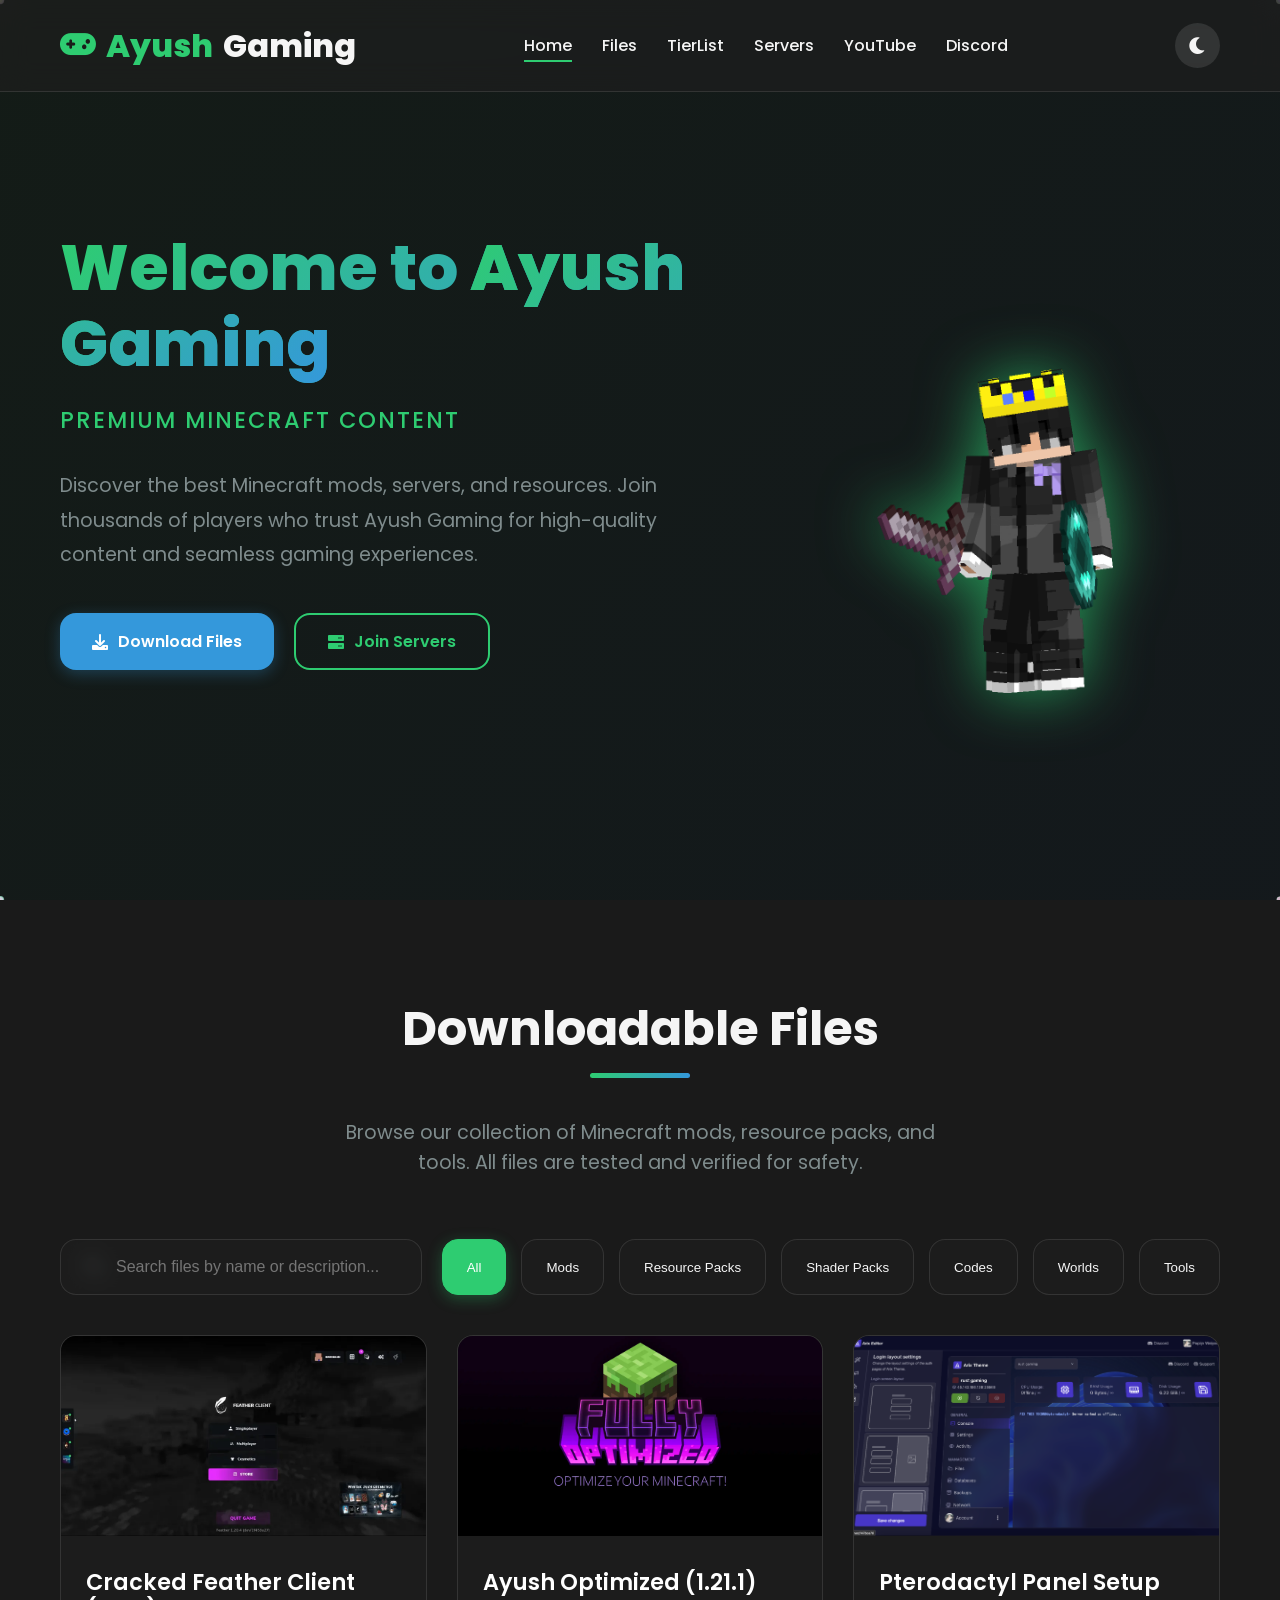
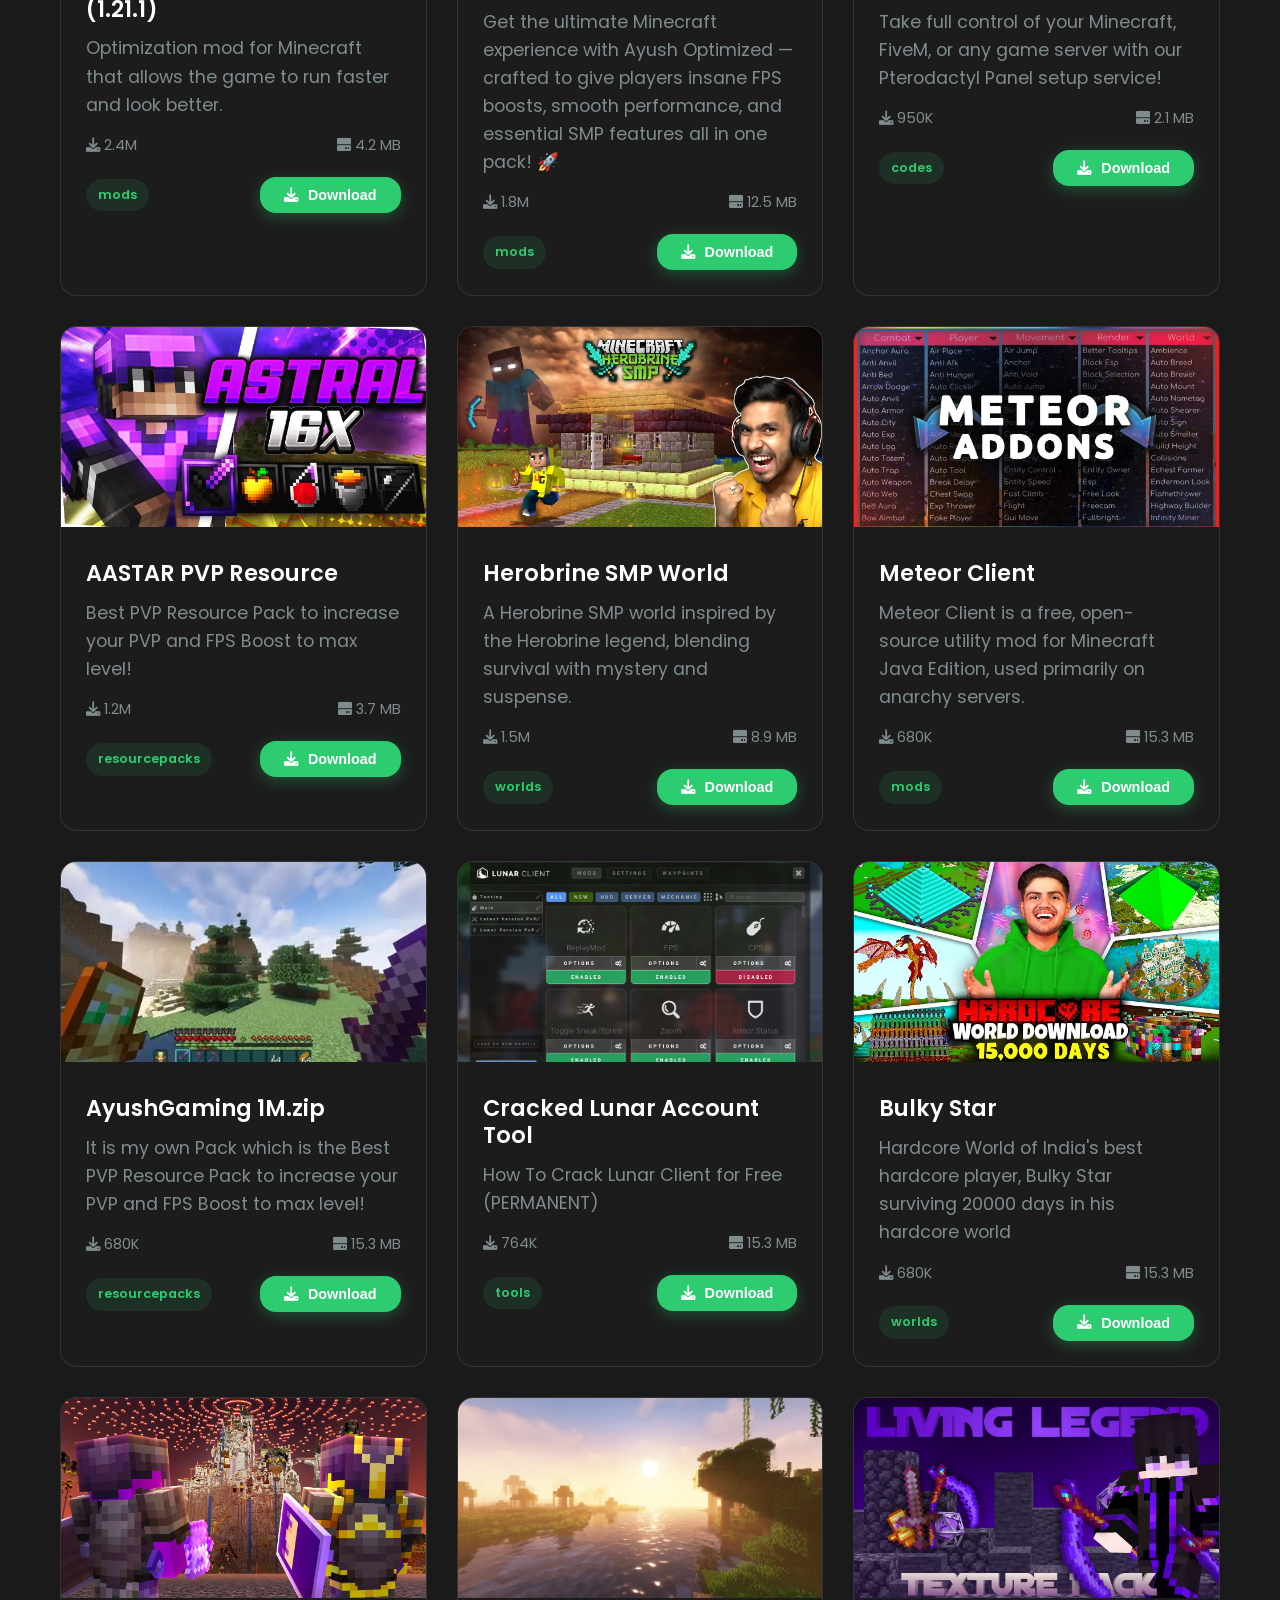
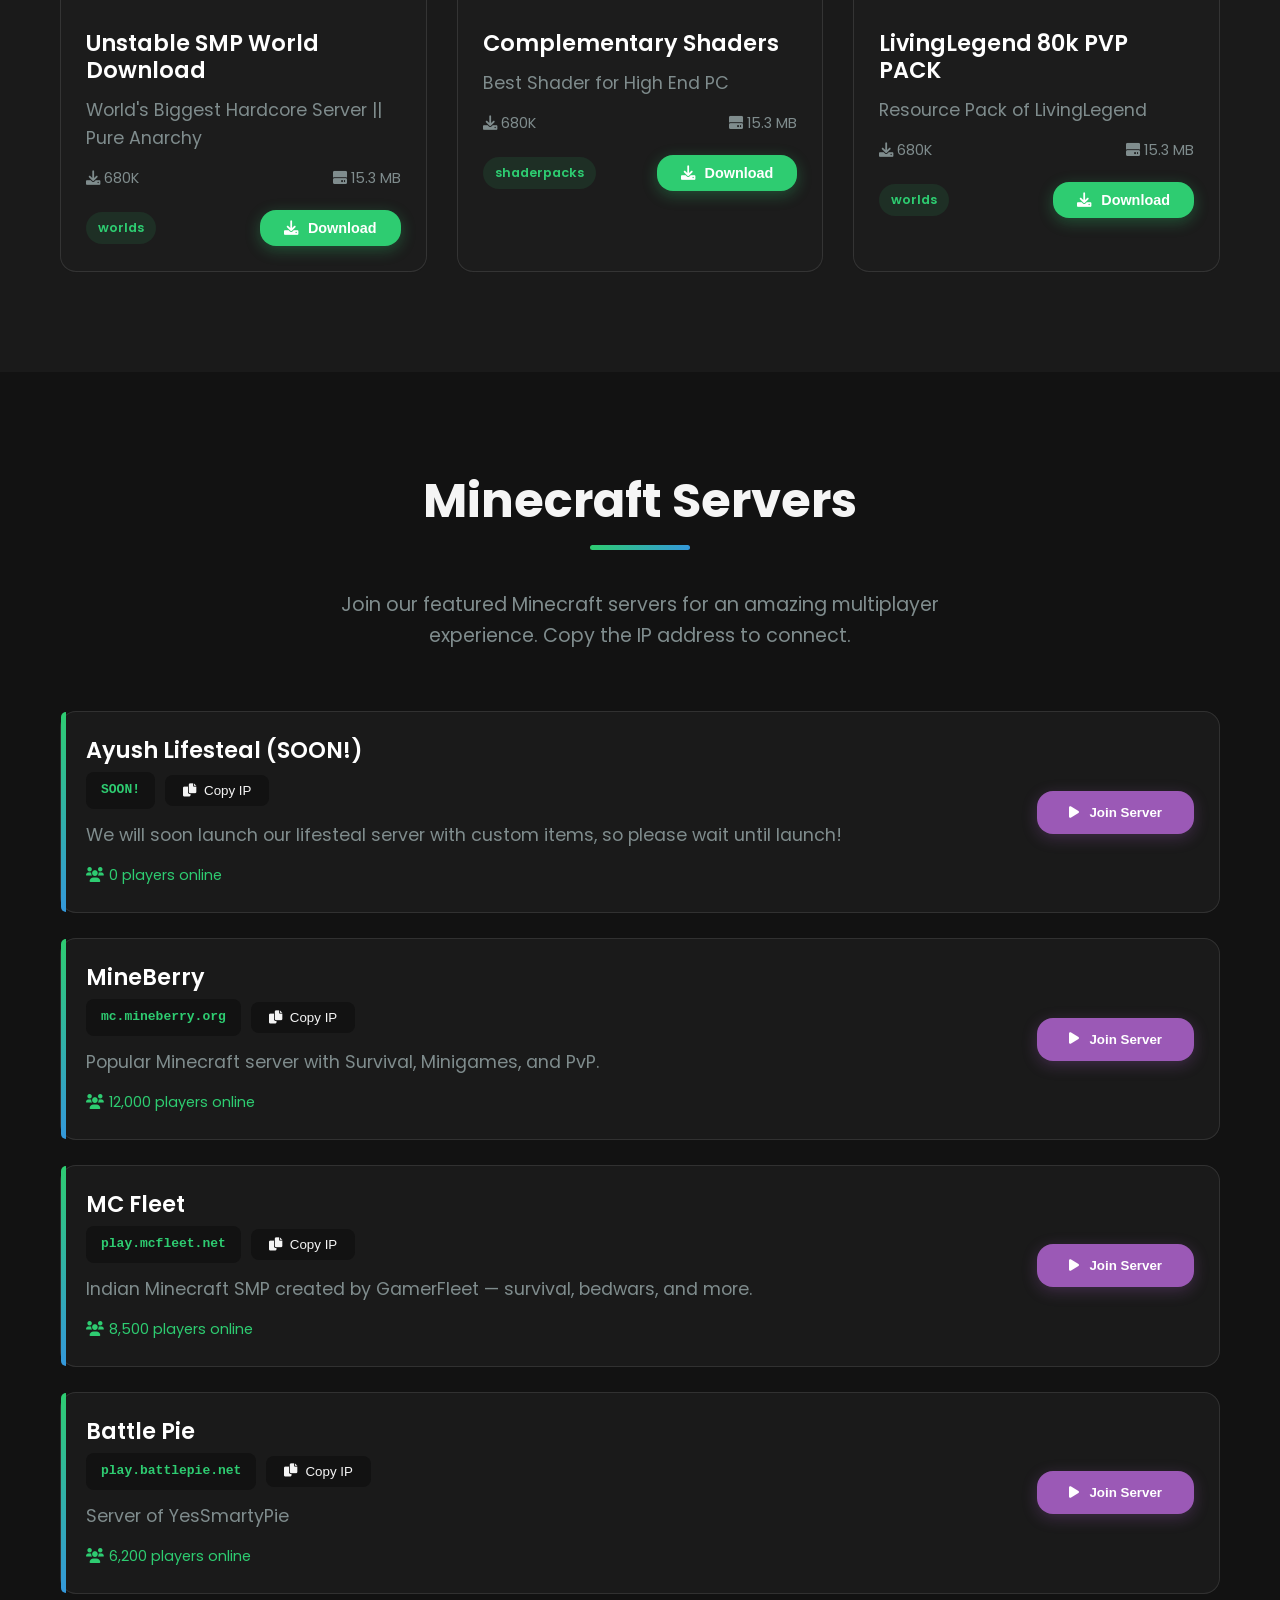
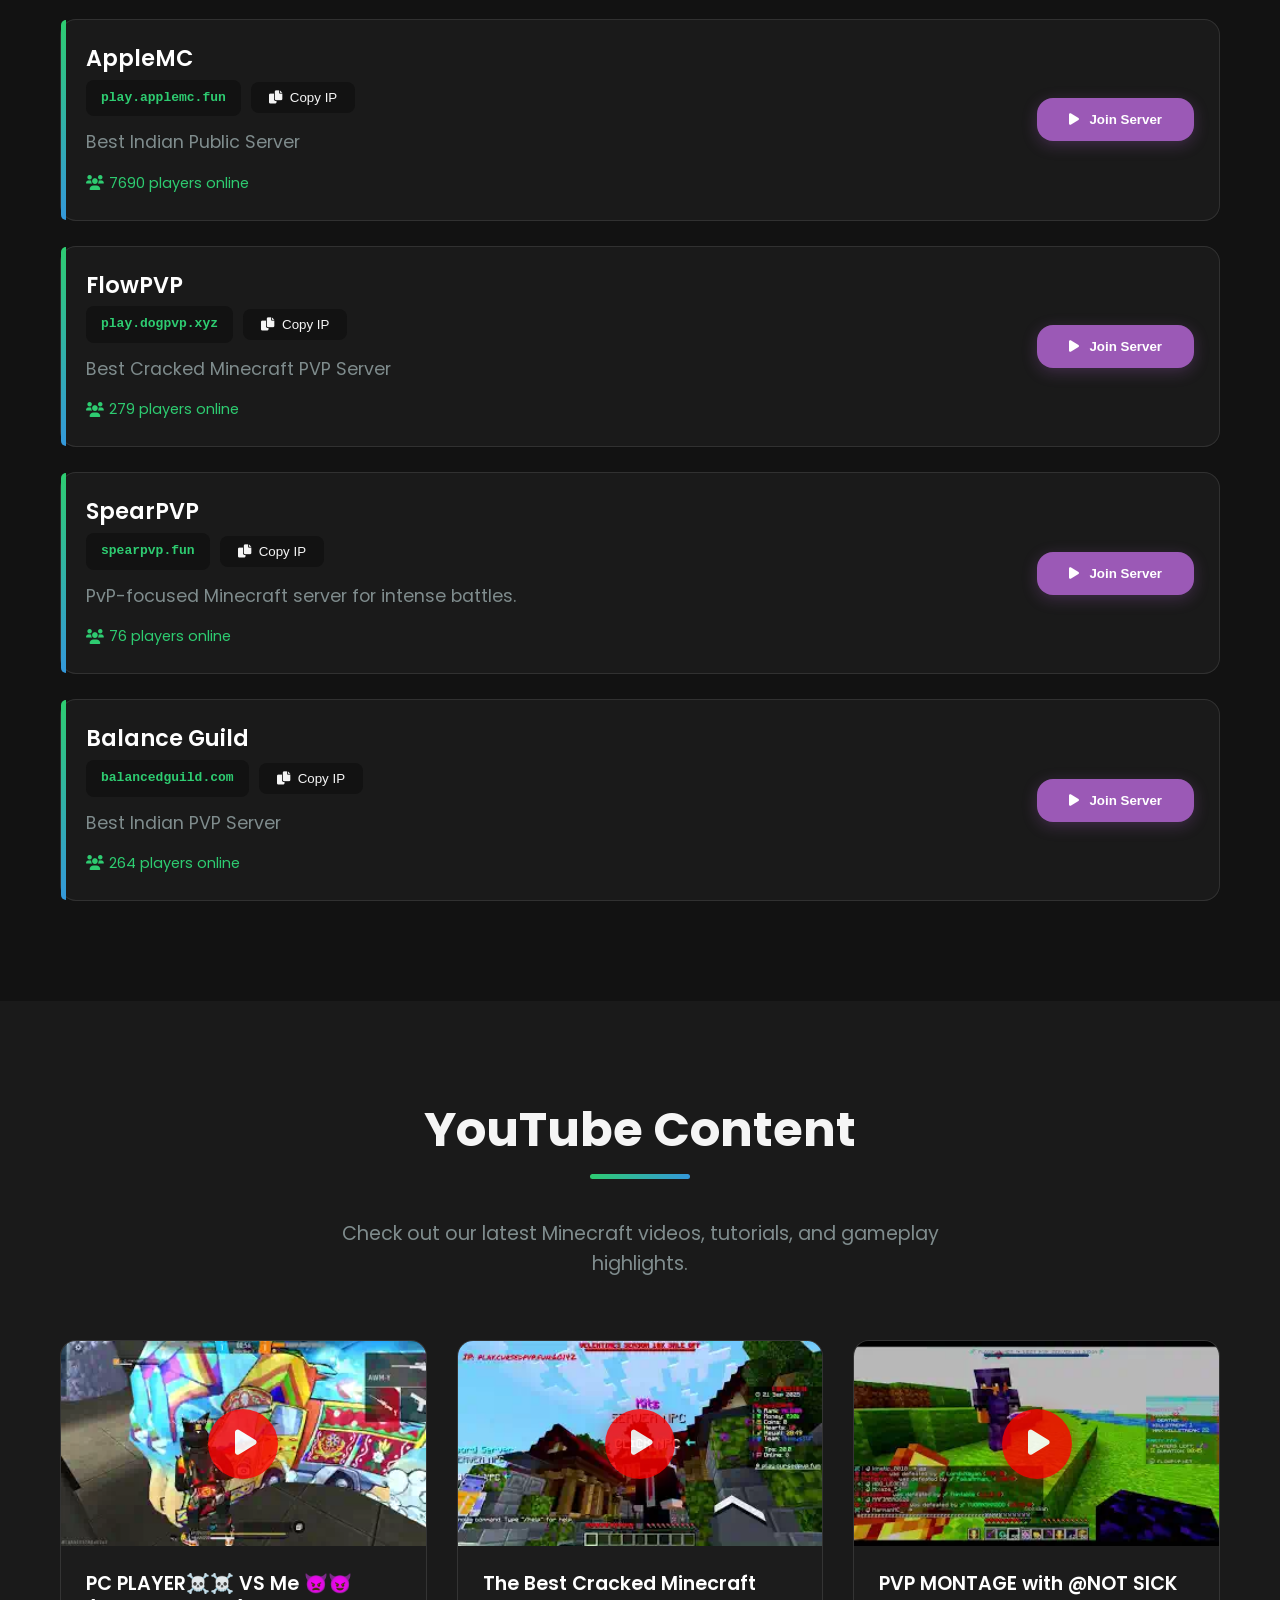
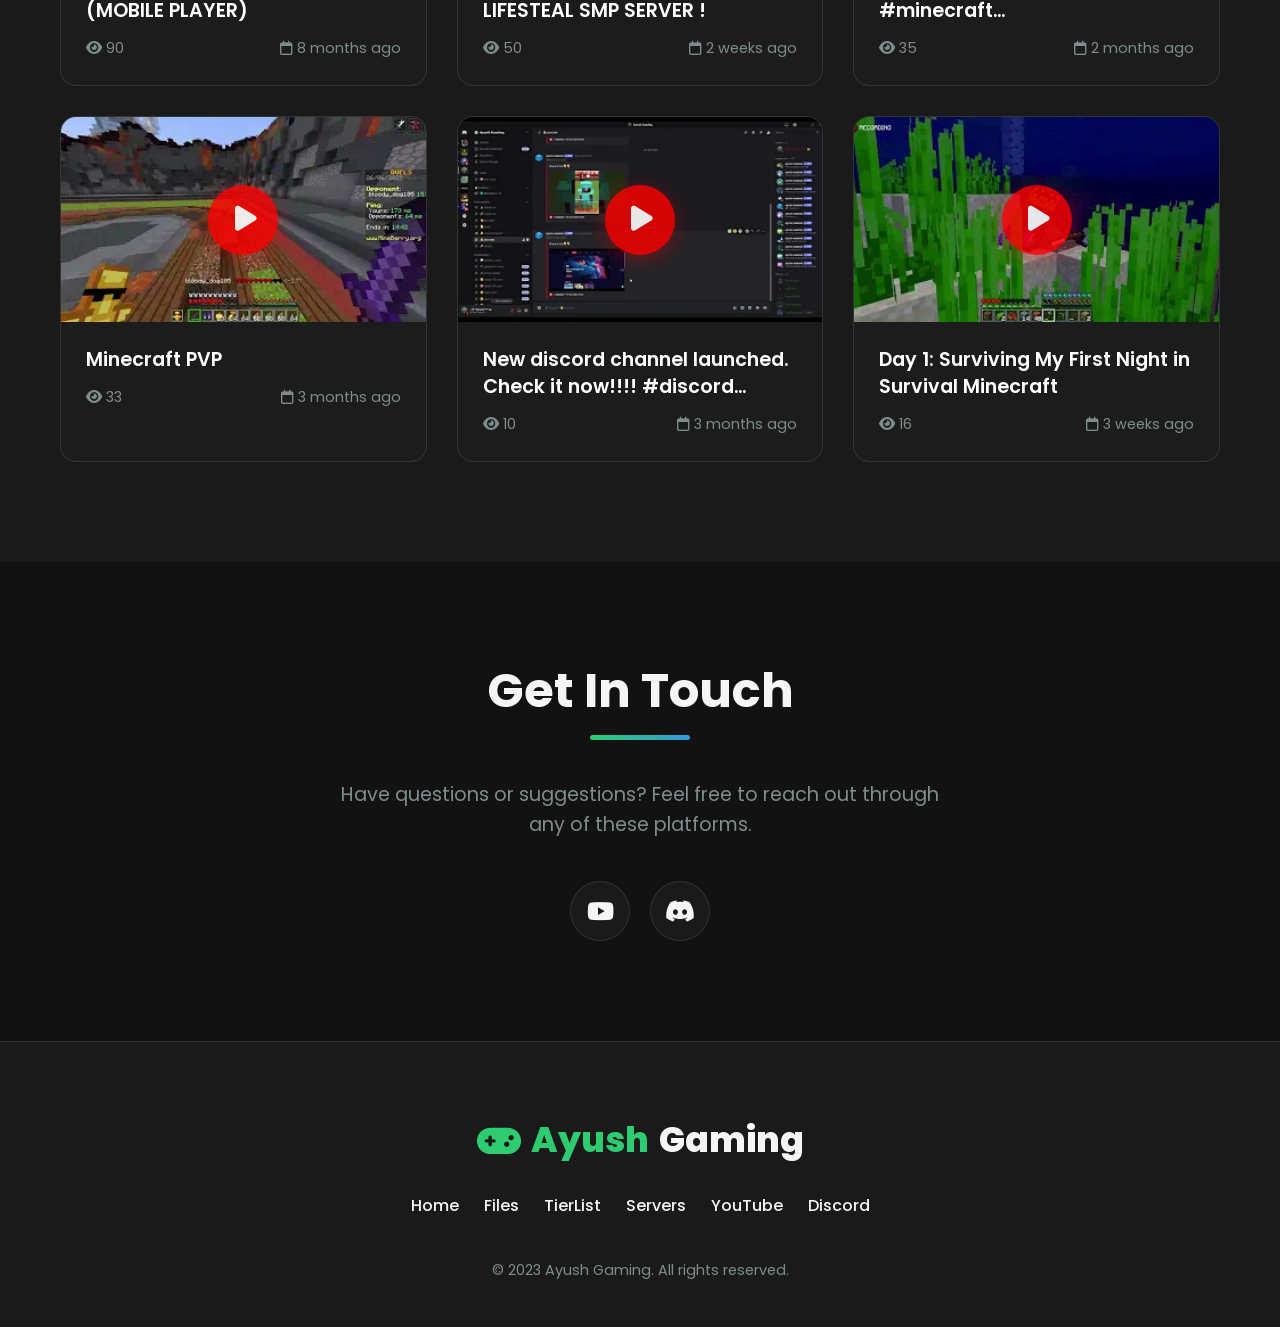
==== index.html @ 78fdc8dc "Update index.html" ====
<!DOCTYPE html>
<html lang="en" data-theme="dark">
<head>
    <meta charset="UTF-8">
    <meta name="viewport" content="width=device-width, initial-scale=1.0">
    <link rel="shortcut icon" href="./images/ytlogo.png" type="image/x-icon">
    <title>Ayush Gaming - Mods, Servers & More</title>
    <link rel="preconnect" href="https://fonts.googleapis.com">
    <link rel="preconnect" href="https://fonts.gstatic.com" crossorigin>
    <link href="https://fonts.googleapis.com/css2?family=Poppins:wght@300;400;500;600;700;800;900&display=swap" rel="stylesheet">
    <style>
        /* CSS Variables for Theming */
        :root {
            --primary: #2ecc71;
            --primary-dark: #27ae60;
            --primary-light: rgba(46, 204, 113, 0.1);
            --secondary: #3498db;
            --secondary-dark: #2980b9;
            --accent: #9b59b6;
            --accent-dark: #8e44ad;
            --dark: #1a1a1a;
            --darker: #121212;
            --darkest: #0a0a0a;
            --light: #f5f5f5;
            --lighter: #ffffff;
            --gray: #7f8c8d;
            --gray-light: #95a5a6;
            --glass: rgba(30, 30, 30, 0.7);
            --glass-light: rgba(255, 255, 255, 0.1);
            --glass-dark: rgba(0, 0, 0, 0.2);
            --shadow: 0 8px 32px rgba(0, 0, 0, 0.3);
            --shadow-light: 0 4px 16px rgba(0, 0, 0, 0.1);
            --border-radius: 16px;
            --border-radius-sm: 8px;
            --transition: all 0.3s cubic-bezier(0.25, 0.46, 0.45, 0.94);
            --transition-slow: all 0.5s cubic-bezier(0.25, 0.46, 0.45, 0.94);
        }

        [data-theme="light"] {
            --dark: #f5f5f5;
            --darker: #e0e0e0;
            --darkest: #d0d0d0;
            --light: #1a1a1a;
            --lighter: #121212;
            --glass: rgba(255, 255, 255, 0.7);
            --glass-light: rgba(0, 0, 0, 0.1);
            --glass-dark: rgba(255, 255, 255, 0.2);
            --shadow: 0 8px 32px rgba(0, 0, 0, 0.1);
            --shadow-light: 0 4px 16px rgba(0, 0, 0, 0.05);
        }

        /* Base Styles */
        * {
            margin: 0;
            padding: 0;
            box-sizing: border-box;
        }

        html {
            scroll-behavior: smooth;
        }

        body {
            font-family: 'Poppins', sans-serif;
            background-color: var(--darker);
            color: var(--light);
            line-height: 1.6;
            overflow-x: hidden;
            transition: var(--transition);
            position: relative;
        }

        /* Animated Background */
        .background-container {
            position: fixed;
            top: 0;
            left: 0;
            width: 100%;
            height: 100%;
            z-index: -1;
            overflow: hidden;
        }

        .particles {
            position: absolute;
            width: 100%;
            height: 100%;
        }

        .gradient-bg {
            position: absolute;
            top: 0;
            left: 0;
            width: 100%;
            height: 100%;
            background: linear-gradient(135deg, 
                rgba(46, 204, 113, 0.05) 0%, 
                rgba(52, 152, 219, 0.05) 25%, 
                rgba(155, 89, 182, 0.05) 50%, 
                rgba(231, 76, 60, 0.05) 75%, 
                rgba(241, 196, 15, 0.05) 100%);
            background-size: 400% 400%;
            animation: gradientShift 15s ease infinite;
        }

        @keyframes gradientShift {
            0% { background-position: 0% 50%; }
            50% { background-position: 100% 50%; }
            100% { background-position: 0% 50%; }
        }

        a {
            text-decoration: none;
            color: inherit;
        }

        img {
            max-width: 100%;
            height: auto;
        }

        .container {
            width: 100%;
            max-width: 1200px;
            margin: 0 auto;
            padding: 0 20px;
        }

        section {
            padding: 100px 0;
            position: relative;
        }

        h1, h2, h3, h4 {
            line-height: 1.2;
            margin-bottom: 20px;
        }

        h1 {
            font-size: 4rem;
            font-weight: 800;
            background: linear-gradient(135deg, var(--primary), var(--secondary));
            -webkit-background-clip: text;
            -webkit-text-fill-color: transparent;
            background-clip: text;
        }

        h2 {
            font-size: 3rem;
            font-weight: 700;
            text-align: center;
            margin-bottom: 60px;
            position: relative;
        }

        h2::after {
            content: '';
            position: absolute;
            bottom: -20px;
            left: 50%;
            transform: translateX(-50%);
            width: 100px;
            height: 5px;
            background: linear-gradient(90deg, var(--primary), var(--secondary));
            border-radius: 5px;
        }

        h3 {
            font-size: 1.8rem;
            font-weight: 600;
        }

        p {
            margin-bottom: 15px;
            color: var(--gray);
            font-size: 1.1rem;
        }

        .btn {
            display: inline-flex;
            align-items: center;
            justify-content: center;
            gap: 10px;
            padding: 14px 32px;
            background: var(--primary);
            color: var(--lighter);
            border: none;
            border-radius: var(--border-radius);
            font-weight: 600;
            cursor: pointer;
            transition: var(--transition);
            text-align: center;
            box-shadow: 0 4px 15px rgba(46, 204, 113, 0.3);
            position: relative;
            overflow: hidden;
        }

        .btn::before {
            content: '';
            position: absolute;
            top: 0;
            left: -100%;
            width: 100%;
            height: 100%;
            background: linear-gradient(90deg, transparent, rgba(255,255,255,0.2), transparent);
            transition: var(--transition-slow);
        }

        .btn:hover::before {
            left: 100%;
        }

        .btn:hover {
            background: var(--primary-dark);
            transform: translateY(-5px);
            box-shadow: 0 8px 25px rgba(46, 204, 113, 0.4);
        }

        .btn-secondary {
            background: var(--secondary);
            box-shadow: 0 4px 15px rgba(52, 152, 219, 0.3);
        }

        .btn-secondary:hover {
            background: var(--secondary-dark);
            box-shadow: 0 8px 25px rgba(52, 152, 219, 0.4);
        }

        .btn-accent {
            background: var(--accent);
            box-shadow: 0 4px 15px rgba(155, 89, 182, 0.3);
        }

        .btn-accent:hover {
            background: var(--accent-dark);
            box-shadow: 0 8px 25px rgba(155, 89, 182, 0.4);
        }

        .btn-outline {
            background: transparent;
            border: 2px solid var(--primary);
            color: var(--primary);
            box-shadow: none;
        }

        .btn-outline:hover {
            background: var(--primary);
            color: var(--lighter);
        }

        .btn-small {
            padding: 10px 20px;
            font-size: 0.9rem;
        }

        /* Navigation */
        .navbar {
            position: fixed;
            top: 0;
            left: 0;
            width: 100%;
            padding: 20px 0;
            z-index: 1000;
            transition: var(--transition);
            backdrop-filter: blur(15px);
            -webkit-backdrop-filter: blur(15px);
            background-color: var(--glass);
            border-bottom: 1px solid var(--glass-light);
        }

        .navbar.scrolled {
            padding: 15px 0;
            box-shadow: var(--shadow);
            background-color: var(--glass);
        }

        .navbar-container {
            display: flex;
            justify-content: space-between;
            align-items: center;
        }

        .logo {
            font-size: 2rem;
            font-weight: 800;
            color: var(--primary);
            display: flex;
            align-items: center;
            gap: 10px;
        }

        .logo span {
            color: var(--light);
        }

        .logo-icon {
            font-size: 1.8rem;
        }

        .nav-links {
            display: flex;
            list-style: none;
        }

        .nav-links li {
            margin-left: 30px;
        }

        .nav-links a {
            font-weight: 500;
            position: relative;
            padding: 5px 0;
            transition: var(--transition);
        }

        .nav-links a::after {
            content: '';
            position: absolute;
            bottom: 0;
            left: 0;
            width: 0;
            height: 2px;
            background: var(--primary);
            transition: var(--transition);
        }

        .nav-links a:hover::after {
            width: 100%;
        }

        .nav-links a.active::after {
            width: 100%;
        }

        .theme-toggle {
            background: var(--glass-light);
            border: none;
            color: var(--light);
            font-size: 1.2rem;
            cursor: pointer;
            margin-left: 30px;
            transition: var(--transition);
            width: 45px;
            height: 45px;
            border-radius: 50%;
            display: flex;
            align-items: center;
            justify-content: center;
        }

        .theme-toggle:hover {
            background: var(--primary);
            color: var(--lighter);
            transform: rotate(30deg);
        }

        /* Hero Section */
        .hero {
            height: 100vh;
            display: flex;
            align-items: center;
            position: relative;
            overflow: hidden;
        }

        .hero-content {
            max-width: 650px;
            position: relative;
            z-index: 2;
        }

        .hero-subtitle {
            font-size: 1.4rem;
            margin-bottom: 30px;
            color: var(--primary);
            font-weight: 500;
            text-transform: uppercase;
            letter-spacing: 2px;
        }

        .hero-description {
            font-size: 1.2rem;
            margin-bottom: 40px;
            line-height: 1.8;
        }

        .hero-buttons {
            display: flex;
            gap: 20px;
            margin-top: 30px;
            flex-wrap: wrap;
        }

        /* 3D Minecraft Player */
        .hero-model {
            position: absolute;
            right: 5%;
            bottom: 0;
            width: 400px;
            height: 600px;
            z-index: 2;
            animation: heroFloat 6s ease-in-out infinite;
            filter: drop-shadow(0 0 30px rgba(46, 204, 113, 0.7));
        }

        @keyframes heroFloat {
            0% {
                transform: translateY(0px) rotate(0deg);
            }
            50% {
                transform: translateY(-25px) rotate(2deg);
            }
            100% {
                transform: translateY(0px) rotate(0deg);
            }
        }

        /* Files Section */
        .files-section {
            background-color: var(--dark);
            position: relative;
        }

        .section-header {
            text-align: center;
            margin-bottom: 60px;
        }

        .section-subtitle {
            font-size: 1.2rem;
            color: var(--gray);
            max-width: 600px;
            margin: 0 auto;
        }

        .search-filter {
            display: flex;
            justify-content: space-between;
            margin-bottom: 40px;
            flex-wrap: wrap;
            gap: 20px;
        }

        .search-bar {
            flex: 1;
            min-width: 300px;
            position: relative;
        }

        .search-bar input {
            width: 100%;
            padding: 18px 25px;
            padding-left: 55px;
            background: var(--glass);
            border: 1px solid var(--glass-light);
            border-radius: var(--border-radius);
            color: var(--light);
            font-size: 1rem;
            transition: var(--transition);
            backdrop-filter: blur(10px);
            -webkit-backdrop-filter: blur(10px);
        }

        .search-bar input:focus {
            outline: none;
            border-color: var(--primary);
            box-shadow: 0 0 0 3px rgba(46, 204, 113, 0.2);
        }

        .search-bar i {
            position: absolute;
            left: 25px;
            top: 50%;
            transform: translateY(-50%);
            color: var(--gray);
            font-size: 1.1rem;
        }

        .filter-controls {
            display: flex;
            gap: 15px;
            flex-wrap: wrap;
        }

        .filter-btn {
            padding: 12px 24px;
            background: var(--glass);
            border: 1px solid var(--glass-light);
            border-radius: var(--border-radius);
            color: var(--light);
            cursor: pointer;
            transition: var(--transition);
            font-weight: 500;
            backdrop-filter: blur(10px);
            -webkit-backdrop-filter: blur(10px);
        }

        .filter-btn.active {
            background: var(--primary);
            border-color: var(--primary);
            color: var(--lighter);
            box-shadow: 0 4px 15px rgba(46, 204, 113, 0.3);
        }

        .filter-btn:hover {
            border-color: var(--primary);
            transform: translateY(-3px);
        }

        .files-grid {
            display: grid;
            grid-template-columns: repeat(auto-fill, minmax(320px, 1fr));
            gap: 30px;
        }

        .file-card {
            background: var(--glass);
            border-radius: var(--border-radius);
            overflow: hidden;
            transition: var(--transition);
            border: 1px solid var(--glass-light);
            opacity: 0;
            transform: translateY(20px);
            animation: fadeInUp 0.5s ease forwards;
            backdrop-filter: blur(10px);
            -webkit-backdrop-filter: blur(10px);
            position: relative;
            overflow: hidden;
        }

        .file-card::before {
            content: '';
            position: absolute;
            top: 0;
            left: 0;
            width: 100%;
            height: 5px;
            background: linear-gradient(90deg, var(--primary), var(--secondary));
            transform: scaleX(0);
            transform-origin: left;
            transition: var(--transition);
        }

        .file-card:hover::before {
            transform: scaleX(1);
        }

        @keyframes fadeInUp {
            to {
                opacity: 1;
                transform: translateY(0);
            }
        }

        .file-card:hover {
            transform: translateY(-10px);
            box-shadow: var(--shadow);
            border-color: var(--primary);
        }

        .file-card-img {
            height: 200px;
            width: 100%;
            object-fit: cover;
            transition: var(--transition);
        }

        .file-card:hover .file-card-img {
            transform: scale(1.05);
        }

        .file-card-content {
            padding: 25px;
        }

        .file-card-title {
            font-size: 1.4rem;
            margin-bottom: 12px;
            color: var(--lighter);
        }

        .file-card-meta {
            display: flex;
            justify-content: space-between;
            margin-bottom: 15px;
            font-size: 0.9rem;
            color: var(--gray);
        }

        .file-card-downloads {
            display: flex;
            align-items: center;
            gap: 5px;
        }

        .file-card-footer {
            display: flex;
            justify-content: space-between;
            align-items: center;
            margin-top: 20px;
        }

        .file-card-category {
            padding: 6px 12px;
            background: rgba(46, 204, 113, 0.1);
            color: var(--primary);
            border-radius: 20px;
            font-size: 0.8rem;
            font-weight: 600;
        }

        .download-btn {
            padding: 10px 24px;
            font-size: 0.9rem;
        }

        /* Servers Section */
        .servers-list {
            display: flex;
            flex-direction: column;
            gap: 25px;
        }

        .server-card {
            background: var(--glass);
            border-radius: var(--border-radius);
            padding: 25px;
            display: flex;
            justify-content: space-between;
            align-items: center;
            flex-wrap: wrap;
            gap: 20px;
            border: 1px solid var(--glass-light);
            transition: var(--transition);
            opacity: 0;
            transform: translateY(20px);
            backdrop-filter: blur(10px);
            -webkit-backdrop-filter: blur(10px);
        }

        .server-card::before {
            content: '';
            position: absolute;
            top: 0;
            left: 0;
            width: 5px;
            height: 100%;
            background: linear-gradient(to bottom, var(--primary), var(--secondary));
            border-radius: var(--border-radius) 0 0 var(--border-radius);
        }

        .server-card.animate {
            animation: fadeInUp 0.5s ease forwards;
        }

        .server-card:hover {
            border-color: var(--primary);
            transform: translateY(-5px);
            box-shadow: var(--shadow);
        }

        .server-info {
            flex: 1;
            min-width: 250px;
        }

        .server-name {
            font-size: 1.4rem;
            color: var(--lighter);
            margin-bottom: 8px;
        }

        .server-ip {
            display: flex;
            align-items: center;
            gap: 10px;
            margin-bottom: 12px;
        }

        .server-ip-text {
            font-family: monospace;
            background: var(--darker);
            padding: 8px 15px;
            border-radius: var(--border-radius-sm);
            color: var(--primary);
            font-weight: 600;
        }

        .copy-btn {
            background: var(--darker);
            border: none;
            color: var(--light);
            padding: 8px 18px;
            border-radius: var(--border-radius-sm);
            cursor: pointer;
            transition: var(--transition);
            display: flex;
            align-items: center;
            gap: 8px;
            font-weight: 500;
        }

        .copy-btn:hover {
            background: var(--primary);
            color: var(--lighter);
        }

        .copy-btn.copied {
            background: var(--primary);
            color: var(--lighter);
        }

        .server-players {
            display: flex;
            align-items: center;
            gap: 5px;
            color: var(--primary);
            font-size: 0.9rem;
        }

        /* YouTube Section */
        .youtube-section {
            background-color: var(--dark);
        }

        .videos-grid {
            display: grid;
            grid-template-columns: repeat(auto-fill, minmax(320px, 1fr));
            gap: 30px;
        }

        .video-card {
            background: var(--glass);
            border-radius: var(--border-radius);
            overflow: hidden;
            transition: var(--transition);
            border: 1px solid var(--glass-light);
            opacity: 0;
            transform: translateY(20px);
            backdrop-filter: blur(10px);
            -webkit-backdrop-filter: blur(10px);
        }

        .video-card.animate {
            animation: fadeInUp 0.5s ease forwards;
        }

        .video-card:hover {
            transform: translateY(-10px);
            box-shadow: var(--shadow);
            border-color: var(--primary);
        }

        .video-thumbnail {
            position: relative;
            height: 0;
            padding-bottom: 56.25%; /* 16:9 aspect ratio */
            overflow: hidden;
        }

        .video-thumbnail img {
            position: absolute;
            top: 0;
            left: 0;
            width: 100%;
            height: 100%;
            object-fit: cover;
            transition: var(--transition);
        }

        .video-card:hover .video-thumbnail img {
            transform: scale(1.08);
        }

        .play-icon {
            position: absolute;
            top: 50%;
            left: 50%;
            transform: translate(-50%, -50%);
            width: 70px;
            height: 70px;
            background: rgba(255, 0, 0, 0.9);
            border-radius: 50%;
            display: flex;
            align-items: center;
            justify-content: center;
            opacity: 0.9;
            transition: var(--transition);
            box-shadow: 0 4px 20px rgba(255, 0, 0, 0.4);
        }

        .video-card:hover .play-icon {
            opacity: 1;
            transform: translate(-50%, -50%) scale(1.1);
            box-shadow: 0 6px 25px rgba(255, 0, 0, 0.6);
        }

        .play-icon i {
            color: white;
            font-size: 1.8rem;
            margin-left: 5px;
        }

        .video-info {
            padding: 25px;
        }

        .video-title {
            font-size: 1.2rem;
            margin-bottom: 12px;
            color: var(--lighter);
            display: -webkit-box;
            -webkit-line-clamp: 2;
            -webkit-box-orient: vertical;
            overflow: hidden;
            line-height: 1.4;
        }

        .video-meta {
            display: flex;
            justify-content: space-between;
            color: var(--gray);
            font-size: 0.9rem;
        }

        /* Contact Section */
        .contact-section {
            text-align: center;
        }

        .contact-content {
            max-width: 700px;
            margin: 0 auto;
        }

        .social-links {
            display: flex;
            justify-content: center;
            gap: 20px;
            margin-top: 40px;
        }

        .social-link {
            width: 60px;
            height: 60px;
            border-radius: 50%;
            background: var(--glass);
            display: flex;
            align-items: center;
            justify-content: center;
            transition: var(--transition);
            font-size: 1.5rem;
            border: 1px solid var(--glass-light);
            backdrop-filter: blur(10px);
            -webkit-backdrop-filter: blur(10px);
        }

        .social-link:hover {
            background: var(--primary);
            color: var(--lighter);
            transform: translateY(-8px) scale(1.1);
            border-color: var(--primary);
        }

        .youtube-link:hover {
            background: #ff0000;
            border-color: #ff0000;
        }

        .discord-link:hover {
            background: #7289da;
            border-color: #7289da;
        }

        .twitter-link:hover {
            background: #1da1f2;
            border-color: #1da1f2;
        }

        /* Footer */
        footer {
            background: var(--dark);
            padding: 70px 0 30px;
            text-align: center;
            border-top: 1px solid var(--glass-light);
        }

        .footer-logo {
            font-size: 2.2rem;
            font-weight: 800;
            color: var(--primary);
            margin-bottom: 25px;
            display: inline-flex;
            align-items: center;
            gap: 10px;
        }

        .footer-logo span {
            color: var(--light);
        }

        .footer-links {
            display: flex;
            justify-content: center;
            flex-wrap: wrap;
            gap: 25px;
            margin-bottom: 40px;
        }

        .footer-links a {
            transition: var(--transition);
            font-weight: 500;
        }

        .footer-links a:hover {
            color: var(--primary);
        }

        .copyright {
            color: var(--gray);
            font-size: 0.9rem;
        }

        /* Mobile Menu */
        .mobile-menu-btn {
            display: none;
            position: relative;
            width: 35px;
            height: 35px;
            flex-direction: column;
            justify-content: center;
            align-items: center;
            background: none;
            border: none;
            cursor: pointer;
            z-index: 1001;
        }

        .mobile-menu-btn span {
            display: block;
            width: 28px;
            height: 3px;
            background-color: var(--light);
            border-radius: 3px;
            margin: 3px 0;
            transition: all 0.3s cubic-bezier(0.77, 0, 0.175, 1);
            transform-origin: center;
        }

        .mobile-menu-btn.active span:nth-child(1) {
            transform: rotate(45deg) translate(6px, 6px);
        }

        .mobile-menu-btn.active span:nth-child(2) {
            opacity: 0;
            transform: translateX(-10px);
        }

        .mobile-menu-btn.active span:nth-child(3) {
            transform: rotate(-45deg) translate(7px, -6px);
        }

        .mobile-menu {
            position: fixed;
            top: 0;
            right: -100%;
            width: 85%;
            max-width: 380px;
            height: 100vh;
            background: var(--glass);
            backdrop-filter: blur(20px);
            -webkit-backdrop-filter: blur(20px);
            z-index: 1000;
            transition: all 0.4s cubic-bezier(0.77, 0, 0.175, 1);
            padding: 120px 35px 50px;
            box-shadow: -5px 0 30px rgba(0, 0, 0, 0.4);
            border-left: 1px solid var(--glass-light);
            display: flex;
            flex-direction: column;
            overflow-y: auto;
        }

        .mobile-menu.active {
            right: 0;
        }

        .mobile-menu .nav-links {
            flex-direction: column;
            gap: 30px;
            margin-bottom: 50px;
        }

        .mobile-menu .nav-links li {
            margin: 0;
            opacity: 0;
            transform: translateX(30px);
            transition: all 0.4s ease;
        }

        .mobile-menu.active .nav-links li {
            opacity: 1;
            transform: translateX(0);
        }

        .mobile-menu.active .nav-links li:nth-child(1) { transition-delay: 0.1s; }
        .mobile-menu.active .nav-links li:nth-child(2) { transition-delay: 0.15s; }
        .mobile-menu.active .nav-links li:nth-child(3) { transition-delay: 0.2s; }
        .mobile-menu.active .nav-links li:nth-child(4) { transition-delay: 0.25s; }
        .mobile-menu.active .nav-links li:nth-child(5) { transition-delay: 0.3s; }

        .mobile-menu .nav-links a {
            font-size: 1.4rem;
            font-weight: 600;
            display: block;
            padding: 12px 0;
            border-bottom: 1px solid var(--glass-light);
            transition: var(--transition);
        }

        .mobile-menu .nav-links a:hover {
            color: var(--primary);
            border-color: var(--primary);
            padding-left: 15px;
        }

        .mobile-menu .theme-toggle {
            margin: auto 0 0;
            display: flex;
            align-items: center;
            justify-content: center;
            font-size: 1.2rem;
            padding: 15px;
            background: var(--glass-light);
            border-radius: var(--border-radius);
            width: 100%;
            transition: var(--transition);
            height: auto;
            border-radius: var(--border-radius);
        }

        .mobile-menu .theme-toggle:hover {
            background: var(--primary);
            color: var(--lighter);
        }

        .overlay {
            position: fixed;
            top: 0;
            left: 0;
            width: 100%;
            height: 100%;
            background: rgba(0, 0, 0, 0.8);
            backdrop-filter: blur(5px);
            z-index: 999;
            opacity: 0;
            pointer-events: none;
            transition: var(--transition);
        }

        .overlay.active {
            opacity: 1;
            pointer-events: all;
        }

        /* Responsive Styles */
        @media (max-width: 1200px) {
            .hero-model {
                width: 350px;
                height: 550px;
            }
        }

        @media (max-width: 992px) {
            h1 {
                font-size: 3.2rem;
            }
            
            h2 {
                font-size: 2.5rem;
            }
            
            .hero-model {
                width: 300px;
                height: 500px;
                opacity: 0.8;
            }
        }

        @media (max-width: 768px) {
            .nav-links, .theme-toggle:not(.mobile-menu .theme-toggle) {
                display: none;
            }
            
            .mobile-menu-btn {
                display: flex;
            }
            
            .hero {
                text-align: center;
            }
            
            .hero-content {
                max-width: 100%;
            }
            
            .hero-buttons {
                justify-content: center;
            }
            
            .hero-model {
                display: none;
            }
            
            section {
                padding: 80px 0;
            }

            h1 {
                font-size: 2.8rem;
            }
            
            h2 {
                font-size: 2.2rem;
            }
        }

        @media (max-width: 576px) {
            h1 {
                font-size: 2.4rem;
            }
            
            h2 {
                font-size: 2rem;
            }
            
            .btn {
                padding: 12px 24px;
            }
            
            .hero-buttons {
                flex-direction: column;
                gap: 15px;
            }
            
            .search-filter {
                flex-direction: column;
            }
            
            .search-bar {
                min-width: 100%;
            }
            
            .server-card, .server-info {
                min-width: 100%;
            }
            
            .mobile-menu {
                width: 85%;
                padding: 100px 25px 40px;
            }

            .files-grid {
                grid-template-columns: 1fr;
            }

            .videos-grid {
                grid-template-columns: 1fr;
            }
        }

        /* Utility Classes */
        .hidden {
            display: none !important;
        }

        .delayed-1 {
            animation-delay: 0.1s !important;
        }

        .delayed-2 {
            animation-delay: 0.2s !important;
        }

        .delayed-3 {
            animation-delay: 0.3s !important;
        }

        .delayed-4 {
            animation-delay: 0.4s !important;
        }

        .delayed-5 {
            animation-delay: 0.5s !important;
        }

        .text-gradient {
            background: linear-gradient(135deg, var(--primary), var(--secondary));
            -webkit-background-clip: text;
            -webkit-text-fill-color: transparent;
            background-clip: text;
        }

        .glass {
            background: var(--glass);
            backdrop-filter: blur(10px);
            -webkit-backdrop-filter: blur(10px);
            border: 1px solid var(--glass-light);
        }

        .pulse {
            animation: pulse 2s infinite;
        }

        @keyframes pulse {
            0% {
                box-shadow: 0 0 0 0 rgba(46, 204, 113, 0.7);
            }
            70% {
                box-shadow: 0 0 0 15px rgba(46, 204, 113, 0);
            }
            100% {
                box-shadow: 0 0 0 0 rgba(46, 204, 113, 0);
            }
        }

        /* Loading Animation */
        .loading {
            display: inline-block;
            width: 20px;
            height: 20px;
            border: 3px solid rgba(255,255,255,.3);
            border-radius: 50%;
            border-top-color: #fff;
            animation: spin 1s ease-in-out infinite;
        }

        @keyframes spin {
            to { transform: rotate(360deg); }
        }

        /* Notification */
        .notification {
            position: fixed;
            bottom: 20px;
            right: 20px;
            padding: 15px 25px;
            background: var(--glass);
            backdrop-filter: blur(10px);
            -webkit-backdrop-filter: blur(10px);
            border: 1px solid var(--glass-light);
            border-radius: var(--border-radius);
            color: var(--light);
            z-index: 10000;
            transform: translateY(100px);
            opacity: 0;
            transition: var(--transition);
            box-shadow: var(--shadow);
            display: flex;
            align-items: center;
            gap: 10px;
        }

        .notification.show {
            transform: translateY(0);
            opacity: 1;
        }

        .notification.success {
            border-left: 4px solid var(--primary);
        }

        .notification.error {
            border-left: 4px solid #e74c3c;
        }
    </style>
    <link rel="stylesheet" href="https://cdnjs.cloudflare.com/ajax/libs/font-awesome/6.0.0-beta3/css/all.min.css">
    <link rel="shortcut icon" href="./images/logo.jpg" type="image/x-icon">
</head>
<body>
    <!-- Animated Background -->
    <div class="background-container">
        <div class="gradient-bg"></div>
        <canvas class="particles"></canvas>
    </div>

    <!-- Navigation -->
    <nav class="navbar">
        <div class="container navbar-container">
            <a href="#" class="logo">
                <i class="fas fa-gamepad logo-icon"></i>
                Ayush<span>Gaming</span>
            </a>
            
            <ul class="nav-links">
                <li><a href="#home" class="active">Home</a></li>
                <li><a href="#files">Files</a></li>
                <li><a href="https://ayush1234a-tech.github.io/TierList/" target="_blank" rel="noopener noreferrer">TierList</a></li>
                <li><a href="#servers">Servers</a></li>
                <li><a href="https://youtube.com/@ayushgaming2012?si=TgKToAS-1C94JuhG">YouTube</a></li>
                <li><a href="https://discord.gg/9y5DjZCAjb">Discord</a></li>
            </ul>
            
            <button class="theme-toggle" id="theme-toggle">
                <i class="fas fa-moon"></i>
            </button>
            
            <!-- Mobile Menu Button -->
            <button class="mobile-menu-btn" id="mobile-menu-btn">
                <span></span>
                <span></span>
                <span></span>
            </button>
        </div>
    </nav>

    <!-- Mobile Menu -->
    <div class="mobile-menu" id="mobile-menu">
        <ul class="nav-links">
            <li><a href="#home" class="active">Home</a></li>
            <li><a href="#files">Files</a></li>
            <li><a href="https://ayush1234a-tech.github.io/TierList/" target="_blank" rel="noopener noreferrer">TierList</a></li>
            <li><a href="#servers">Servers</a></li>
            <li><a href="https://youtube.com/@ayushgaming2012?si=TgKToAS-1C94JuhG">YouTube</a></li>
            <li><a href="https://discord.gg/9y5DjZCAjb">Discord</a></li>
        </ul>
        
        <button class="theme-toggle" id="mobile-theme-toggle">
            <i class="fas fa-moon"></i> Switch to Light Mode
        </button>
    </div>

    <!-- Overlay for Mobile Menu -->
    <div class="overlay" id="overlay"></div>

    <!-- Hero Section -->
    <section class="hero" id="home">
        <div class="container">
            <div class="hero-content">
                <h1>Welcome to <span class="text-gradient">Ayush Gaming</span></h1>
                <p class="hero-subtitle">Premium Minecraft Content</p>
                <p class="hero-description">
                    Discover the best Minecraft mods, servers, and resources. 
                    Join thousands of players who trust Ayush Gaming for high-quality 
                    content and seamless gaming experiences.
                </p>
                <div class="hero-buttons">
                    <a href="#files" class="btn btn-secondary">
                        <i class="fas fa-download"></i> Download Files
                    </a>
                    <a href="#servers" class="btn btn-outline">
                        <i class="fas fa-server"></i> Join Servers
                    </a>
                </div>
            </div>
            
            <!-- 3D Minecraft Player -->
            <div class="hero-model" id="hero-model">
                <img src="./images/player.png" alt="Minecraft Character" id="minecraft-character">
            </div>
        </div>
    </section>

    <!-- Files Section -->
    <section class="files-section" id="files">
        <div class="container">
            <div class="section-header">
                <h2>Downloadable Files</h2>
                <p class="section-subtitle">
                    Browse our collection of Minecraft mods, resource packs, and tools. 
                    All files are tested and verified for safety.
                </p>
            </div>
            
            <div class="search-filter">
                <div class="search-bar">
                    <i class="fas fa-search"></i>
                    <input type="text" id="search-input" placeholder="Search files by name or description...">
                </div>
                
                <div class="filter-controls">
                    <button class="filter-btn active" data-filter="all">All</button>
                    <button class="filter-btn" data-filter="mods">Mods</button>
                    <button class="filter-btn" data-filter="resourcepacks">Resource Packs</button>
                    <button class="filter-btn" data-filter="shaderpacks">Shader Packs</button>
                    <button class="filter-btn" data-filter="codes">Codes</button>
                    <button class="filter-btn" data-filter="worlds">Worlds</button>
                    <button class="filter-btn" data-filter="tools">Tools</button>
                </div>
            </div>
            
            <div class="files-grid" id="files-grid">
                <!-- File cards will be dynamically generated -->
            </div>
        </div>
    </section>

    <!-- Servers Section -->
    <section class="servers-section" id="servers">
        <div class="container">
            <div class="section-header">
                <h2>Minecraft Servers</h2>
                <p class="section-subtitle">
                    Join our featured Minecraft servers for an amazing multiplayer experience. 
                    Copy the IP address to connect.
                </p>
            </div>
            
            <div class="servers-list" id="servers-list">
                <!-- Server cards will be dynamically generated -->
            </div>
        </div>
    </section>

    <!-- YouTube Section -->
    <section class="youtube-section" id="youtube">
        <div class="container">
            <div class="section-header">
                <h2>YouTube Content</h2>
                <p class="section-subtitle">
                    Check out our latest Minecraft videos, tutorials, and gameplay highlights.
                </p>
            </div>
            
            <div class="videos-grid" id="videos-grid">
                <!-- Video cards will be dynamically generated -->
            </div>
        </div>
    </section>

    <!-- Contact Section -->
    <section class="contact-section" id="contact">
        <div class="container">
            <div class="contact-content">
                <h2>Get In Touch</h2>
                <p class="section-subtitle">
                    Have questions or suggestions? Feel free to reach out through any of these platforms.
                </p>
                
                <div class="social-links">
                    <a href="https://youtube.com/@ayushgaming2012?si=TgKToAS-1C94JuhG" class="social-link youtube-link">
                        <i class="fab fa-youtube"></i>
                    </a>
                    <a href="https://discord.gg/9y5DjZCAjb" class="social-link discord-link">
                        <i class="fab fa-discord"></i>
                    </a>
                </div>
            </div>
        </div>
    </section>

    <!-- Footer -->
    <footer>
        <div class="container">
            <a href="#" class="footer-logo">
                <i class="fas fa-gamepad"></i>
                Ayush<span>Gaming</span>
            </a>
            
            <div class="footer-links">
                <a href="#home">Home</a>
                <a href="#files">Files</a>
                <a href="https://ayush1234a-tech.github.io/TierList/" target="_blank" rel="noopener noreferrer">TierList</a>
                <a href="#servers">Servers</a>
                <a href="https://youtube.com/@ayushgaming2012?si=TgKToAS-1C94JuhG">YouTube</a>
                <a href="https://discord.gg/9y5DjZCAjb">Discord</a>
            </div>
            
            <p class="copyright">
                &copy; 2023 Ayush Gaming. All rights reserved.
            </p>
        </div>
    </footer>

    <!-- Notification -->
    <div class="notification" id="notification">
        <i class="fas fa-check-circle"></i>
        <span id="notification-text">Successfully copied to clipboard!</span>
    </div>

    <script>
        // ===== STATE VARIABLES =====
        let currentFilter = 'all';
        let currentSearch = '';

        // ===== DOM ELEMENTS =====
        const navbar = document.querySelector('.navbar');
        const themeToggle = document.getElementById('theme-toggle');
        const mobileThemeToggle = document.getElementById('mobile-theme-toggle');
        const searchInput = document.getElementById('search-input');
        const filterBtns = document.querySelectorAll('.filter-btn');
        const filesGrid = document.getElementById('files-grid');
        const serversList = document.getElementById('servers-list');
        const videosGrid = document.getElementById('videos-grid');
        const notification = document.getElementById('notification');
        const notificationText = document.getElementById('notification-text');
        const mobileMenuBtn = document.getElementById('mobile-menu-btn');
        const mobileMenu = document.getElementById('mobile-menu');
        const overlay = document.getElementById('overlay');

        // ===== DATA =====
        const filesData = [
            {
            id: 1,
            title: "Cracked Feather Client (1.21.1)",
            category: "mods",
            description: "Optimization mod for Minecraft that allows the game to run faster and look better.",
            downloads: "2.4M",
            image: "./images/code1.webp",
            fileSize: "4.2 MB",
            version: "1.21.1",
            fileUrl: "FeatherClient.zip"
        },
        {
            id: 2,
            title: "Ayush Optimized (1.21.1)",
            category: "mods",
            description: "Get the ultimate Minecraft experience with Ayush Optimized — crafted to give players insane FPS boosts, smooth performance, and essential SMP features all in one pack! 🚀",
            downloads: "1.8M",
            image: "./images/code3.png",
            fileSize: "12.5 MB",
            version: "1.21.1",
            fileUrl: "https://drive.google.com/drive/folders/1njOy0xTjoxPIo6u8H1sQRRTDkhWKg7r3?usp=sharing"
        },
        {
            id: 3,
            title: "Pterodactyl Panel Setup",
            category: "codes",
            description: "Take full control of your Minecraft, FiveM, or any game server with our Pterodactyl Panel setup service!",
            downloads: "950K",
            image: "./images/code2.png",
            fileSize: "2.1 MB",
            version: "1.19.2",
            fileUrl: "https://drive.google.com/file/d/1KEJLC-8tIqCoMyJp6Zfd-1-1xMj82hoO/view?usp=drive_link"
        },
        {
            id: 4,
            title: "AASTAR PVP Resource",
            category: "resourcepacks",
            description: "Best PVP Resource Pack to increase your PVP and FPS Boost to max level!",
            downloads: "1.2M",
            image: "./images/code4.jpg",
            fileSize: "3.7 MB",
            version: "1.19.2",
            fileUrl: "aastarpack.zip"
        },
        {
            id: 5,
            title: "Herobrine SMP World",
            category: "worlds",
            description: "A Herobrine SMP world inspired by the Herobrine legend, blending survival with mystery and suspense.",
            downloads: "1.5M",
            image: "./images/code5.jpg",
            fileSize: "8.9 MB",
            version: "1.19+",
            fileUrl: "https://www.mediafire.com/file/pu49vqdsdywglei/Herobine+Smp+By+Ujjwal.zip/file"
        },
        {
            id: 6,
            title: "Meteor Client",
            category: "mods",
            description: "Meteor Client is a free, open-source utility mod for Minecraft Java Edition, used primarily on anarchy servers.",
            downloads: "680K",
            image: "./images/code6.jpg",
            fileSize: "15.3 MB",
            version: "2.0",
            fileUrl: "meteorclient.zip"
        },
        {
            id: 7,
            title: "AyushGaming 1M.zip",
            category: "resourcepacks",
            description: "It is my own Pack which is the Best PVP Resource Pack to increase your PVP and FPS Boost to max level!",
            downloads: "680K",
            image: "./images/code7.webp",
            fileSize: "15.3 MB",
            version: "2.0",
            fileUrl: "https://drive.google.com/file/d/1oaeiw40Z1Df1E41TlsWm16YWlUS1L5Az/view?usp=drive_link"
        },
        {
            id: 8,
            title: "Cracked Lunar Account Tool",
            category: "tools",
            description: "How To Crack Lunar Client for Free (PERMANENT)",
            downloads: "764K",
            image: "./images/code8.png",
            fileSize: "15.3 MB",
            version: "2.0",
            fileUrl: "https://www.mediafire.com/file/ieiyepa8drm8eta/LunarCrackedAccountManager_Setup_1.2.1.exe/file"
        },
        {
            id: 9,
            title: "Bulky Star ",
            category: "worlds",
            description: "Hardcore World of India's best hardcore player, Bulky Star surviving 20000 days in his hardcore world",
            downloads: "680K",
            image: "./images/code9.jpg",
            fileSize: "15.3 MB",
            version: "2.0",
            fileUrl: "https://www.mediafire.com/file/hprpzdtjg6mxwok/20000+Hardcore+World.rar/file"
        },
        {
            id: 10,
            title: "Unstable SMP World Download",
            category: "worlds",
            description: "World's Biggest Hardcore Server || Pure Anarchy",
            downloads: "680K",
            image: "./images/code10.jpg",
            fileSize: "15.3 MB",
            version: "2.0",
            fileUrl: "https://eesa.lol/27b9c8d4-fc47-49b5-811d-30e8e4f3c50e/UnstableSMPS2.7z"
        },
        {
            id: 11,
            title: "Complementary Shaders",
            category: "shaderpacks",
            description: "Best Shader for High End PC",
            downloads: "680K",
            image: "./images/code11.png",
            fileSize: "15.3 MB",
            version: "2.0",
            fileUrl: "https://modrinth.com/shader/complementary-reimagined/versions"
        },
        {
            id: 12,
            title: "LivingLegend 80k PVP PACK",
            category: "worlds",
            description: "Resource Pack of LivingLegend",
            downloads: "680K",
            image: "./images/code12.jpg",
            fileSize: "15.3 MB",
            version: "2.0",
            fileUrl: "&d&l!LivingLegend 80k Pack.zip"
        }
    ];


        const serversData = [
            {
                id: 1,
                name: "Ayush Lifesteal (SOON!)",
                ip: "SOON!",
                players: "0",
                description: "We will soon launch our lifesteal server with custom items, so please wait until launch!"
            },
            {
                id: 2,
                name: "MineBerry",
                ip: "mc.mineberry.org",
                players: "12,000",
                description: "Popular Minecraft server with Survival, Minigames, and PvP."
            },
            {
                id: 3,
                name: "MC Fleet",
                ip: "play.mcfleet.net",
                players: "8,500",
                description: "Indian Minecraft SMP created by GamerFleet — survival, bedwars, and more."
            },
            {
                id: 4,
                name: "Battle Pie",
                ip: "play.battlepie.net",
                players: "6,200",
                description: "Server of YesSmartyPie"
            },
            {
                id: 5,
                name: "AppleMC",
                ip: "play.applemc.fun",
                players: "7690",
                description: "Best Indian Public Server"
            },
            {
                id: 6,
                name: "FlowPVP",
                ip: "play.dogpvp.xyz",
                players: "279",
                description: "Best Cracked Minecraft PVP Server"
            },
            {
                id: 7,
                name: "SpearPVP",
                ip: "spearpvp.fun",
                players: "76",
                description: "PvP-focused Minecraft server for intense battles."
            },
            {
                id: 8,
                name: "Balance Guild",
                ip: "balancedguild.com",
                players: "264",
                description: "Best Indian PVP Server"
            }
        ];

        const videosData = [
            {
                id: 1,
                title: "PC PLAYER☠️☠️ VS Me 👿😈(MOBILE PLAYER)",
                thumbnail: "./images/thumbnail1.webp",
                views: "90",
                date: "8 months ago"
            },
            {
                id: 2,
                title: "The Best Cracked Minecraft LIFESTEAL SMP SERVER !",
                thumbnail: "./images/thumbnail2.webp",
                views: "50",
                date: "2 weeks ago"
            },
            {
                id: 3,
                title: "PVP MONTAGE with @NOT SICK #minecraft #minecraftpvpclips #ayushgaming2012 #fleetsmp",
                thumbnail: "./images/thumbnail3.webp",
                views: "35",
                date: "2 months ago"
            },
            {
                id: 4,
                title: "Minecraft PVP",
                thumbnail: "./images/thumbnail4.webp",
                views: "33",
                date: "3 months ago"
            },
            {
                id: 5,
                title: "New discord channel launched. Check it now!!!! #discord #ayushgaming2012 #server #development",
                thumbnail: "./images/thumbnail5.webp",
                views: "10",
                date: "3 months ago"
            },
            {
                id: 6,
                title: "Day 1: Surviving My First Night in Survival Minecraft",
                thumbnail: "./images/thumbnail6.webp",
                views: "16",
                date: "3 weeks ago"
            }
        ];

        // ===== INITIALIZATION =====
        document.addEventListener('DOMContentLoaded', function() {
            // Generate file cards
            generateFileCards(filesData);
            
            // Generate server cards
            generateServerCards(serversData);
            
            // Generate video cards
            generateVideoCards(videosData);
            
            // Initialize animations
            initAnimations();
            
            // Initialize particle background
            initParticles();
            
            // Set up event listeners
            setupEventListeners();
            
            // Load saved theme
            loadSavedTheme();
        });

        // ===== FILE FUNCTIONS =====
        function generateFileCards(files) {
            filesGrid.innerHTML = '';
            
            files.forEach((file, index) => {
                const fileCard = document.createElement('div');
                fileCard.className = `file-card delayed-${index % 6}`;
                fileCard.dataset.category = file.category;
                fileCard.dataset.title = file.title.toLowerCase();
                fileCard.dataset.description = file.description.toLowerCase();
                
                fileCard.innerHTML = `
                    <img src="${file.image}" alt="${file.title}" class="file-card-img">
                    <div class="file-card-content">
                        <h3 class="file-card-title">${file.title}</h3>
                        <p>${file.description}</p>
                        <div class="file-card-meta">
                            <span><i class="fas fa-download"></i> ${file.downloads}</span>
                            <span><i class="fas fa-hdd"></i> ${file.fileSize}</span>
                        </div>
                        <div class="file-card-footer">
                            <span class="file-card-category">${file.category}</span>
                            <button class="btn btn-small download-btn" data-file-id="${file.id}">
                                <i class="fas fa-download"></i> Download
                            </button>
                        </div>
                    </div>
                `;
                
                filesGrid.appendChild(fileCard);
            });
            
            // Add download functionality
            document.querySelectorAll('.download-btn').forEach(btn => {
                btn.addEventListener('click', function() {
                    const fileId = this.dataset.fileId;
                    downloadFile(fileId);
                });
            });
            
            // Apply initial filter
            filterAndSearchFiles();
        }

        function filterAndSearchFiles() {
            const fileCards = document.querySelectorAll('.file-card');
            const searchTerm = currentSearch.toLowerCase();
            
            fileCards.forEach(card => {
                const category = card.dataset.category;
                const title = card.dataset.title;
                const description = card.dataset.description;
                
                // Check category filter
                const categoryMatch = currentFilter === 'all' || category === currentFilter;
                
                // Check search term
                const searchMatch = !searchTerm || 
                    title.includes(searchTerm) || 
                    description.includes(searchTerm);
                
                // Show/hide card based on both filters
                if (categoryMatch && searchMatch) {
                    card.style.display = 'block';
                    // Add fade-in animation
                    card.style.opacity = '0';
                    card.style.transform = 'translateY(20px)';
                    setTimeout(() => {
                        card.style.opacity = '1';
                        card.style.transform = 'translateY(0)';
                        card.style.transition = 'opacity 0.3s ease, transform 0.3s ease';
                    }, 10);
                } else {
                    card.style.display = 'none';
                }
            });
        }

        function downloadFile(fileId) {
            const file = filesData.find(f => f.id == fileId);
            if (!file || !file.fileUrl) {
                showNotification('Download link not found.', 'error');
                return;
            }

            const downloadBtn = document.querySelector(`.download-btn[data-file-id="${fileId}"]`);
            const originalText = downloadBtn.innerHTML;
            downloadBtn.innerHTML = '<div class="loading"></div>';
            downloadBtn.disabled = true;

            setTimeout(() => {
                if (file.fileUrl.includes('drive.google.com') || file.fileUrl.includes('http')) {
                    // Open in new tab for external links
                    window.open(file.fileUrl, '_blank');
                    showNotification(`Opening ${file.title} in new tab...`, 'success');
                } else {
                    // Direct download for local files
                    const link = document.createElement('a');
                    link.href = file.fileUrl;
                    link.download = file.title.replace(/\s+/g, '_') + '.zip';
                    document.body.appendChild(link);
                    link.click();
                    document.body.removeChild(link);
                    showNotification(`${file.title} download started!`, 'success');
                }

                downloadBtn.innerHTML = originalText;
                downloadBtn.disabled = false;
            }, 1000);
        }

        // ===== SERVER FUNCTIONS =====
        function generateServerCards(servers) {
            serversList.innerHTML = '';
            
            servers.forEach((server, index) => {
                const serverCard = document.createElement('div');
                serverCard.className = `server-card delayed-${index % 4}`;
                
                serverCard.innerHTML = `
                    <div class="server-info">
                        <h3 class="server-name">${server.name}</h3>
                        <div class="server-ip">
                            <span class="server-ip-text">${server.ip}</span>
                            <button class="copy-btn" data-ip="${server.ip}">
                                <i class="fas fa-copy"></i> Copy IP
                            </button>
                        </div>
                        <p>${server.description}</p>
                        <div class="server-players">
                            <i class="fas fa-users"></i> ${server.players} players online
                        </div>
                    </div>
                    <button class="btn btn-accent join-server-btn" data-ip="${server.ip}">
                        <i class="fas fa-play"></i> Join Server
                    </button>
                `;
                
                serversList.appendChild(serverCard);
            });
            
            // Add copy IP functionality
            document.querySelectorAll('.copy-btn').forEach(btn => {
                btn.addEventListener('click', function() {
                    const ip = this.dataset.ip;
                    copyToClipboard(ip);
                    
                    // Show feedback
                    this.innerHTML = '<i class="fas fa-check"></i> Copied!';
                    this.classList.add('copied');
                    
                    setTimeout(() => {
                        this.innerHTML = '<i class="fas fa-copy"></i> Copy IP';
                        this.classList.remove('copied');
                    }, 2000);
                });
            });
            
            // Add join server functionality
            document.querySelectorAll('.join-server-btn').forEach(btn => {
                btn.addEventListener('click', function() {
                    const ip = this.dataset.ip;
                    if (ip !== 'SOON!') {
                        copyToClipboard(ip);
                        showNotification(`IP copied! Launch Minecraft and connect to: ${ip}`, 'success');
                    } else {
                        showNotification('Server coming soon! Stay tuned.', 'success');
                    }
                });
            });
        }

        // ===== VIDEO FUNCTIONS =====
        function generateVideoCards(videos) {
            videosGrid.innerHTML = '';
            
            videos.forEach((video, index) => {
                const videoCard = document.createElement('div');
                videoCard.className = `video-card delayed-${index % 6}`;
                
                videoCard.innerHTML = `
                    <div class="video-thumbnail">
                        <img src="${video.thumbnail}" alt="${video.title}">
                        <div class="play-icon">
                            <i class="fas fa-play"></i>
                        </div>
                    </div>
                    <div class="video-info">
                        <h3 class="video-title">${video.title}</h3>
                        <div class="video-meta">
                            <span><i class="fas fa-eye"></i> ${video.views}</span>
                            <span><i class="far fa-calendar"></i> ${video.date}</span>
                        </div>
                    </div>
                `;
                
                videosGrid.appendChild(videoCard);
            });
            
            // Add click functionality to video cards
            document.querySelectorAll('.video-card').forEach(card => {
                card.addEventListener('click', function() {
                    const title = this.querySelector('.video-title').textContent;
                    showNotification(`Opening YouTube video: ${title}`, 'success');
                    window.open('https://youtube.com/@ayushgaming2012?si=TgKToAS-1C94JuhG', '_blank');
                });
            });
        }

        // ===== UTILITY FUNCTIONS =====
        function copyToClipboard(text) {
            if (text === 'SOON!') {
                showNotification('Server IP not available yet!', 'error');
                return;
            }
            
            navigator.clipboard.writeText(text).then(() => {
                showNotification('Server IP copied to clipboard!', 'success');
            }).catch(err => {
                // Fallback for older browsers
                const textarea = document.createElement('textarea');
                textarea.value = text;
                document.body.appendChild(textarea);
                textarea.select();
                document.execCommand('copy');
                document.body.removeChild(textarea);
                showNotification('Server IP copied to clipboard!', 'success');
            });
        }

        function showNotification(message, type = 'success') {
            notificationText.textContent = message;
            notification.className = `notification ${type}`;
            notification.classList.add('show');
            
            setTimeout(() => {
                notification.classList.remove('show');
            }, 3000);
        }

        // ===== ANIMATION FUNCTIONS =====
        function initAnimations() {
            const observerOptions = {
                root: null,
                rootMargin: '0px',
                threshold: 0.1
            };
            
            const observer = new IntersectionObserver((entries) => {
                entries.forEach(entry => {
                    if (entry.isIntersecting) {
                        entry.target.classList.add('animate');
                    }
                });
            }, observerOptions);
            
            document.querySelectorAll('.file-card, .server-card, .video-card').forEach(el => {
                observer.observe(el);
            });
        }

        function initParticles() {
            const canvas = document.querySelector('.particles');
            if (!canvas) return;
            
            const ctx = canvas.getContext('2d');
            
            function resizeCanvas() {
                canvas.width = window.innerWidth;
                canvas.height = window.innerHeight;
            }
            
            resizeCanvas();
            window.addEventListener('resize', resizeCanvas);
            
            const particles = [];
            const particleCount = 100;
            
            class Particle {
                constructor() {
                    this.x = Math.random() * canvas.width;
                    this.y = Math.random() * canvas.height;
                    this.size = Math.random() * 3 + 1;
                    this.speedX = Math.random() * 1 - 0.5;
                    this.speedY = Math.random() * 1 - 0.5;
                    this.color = `rgba(${Math.floor(Math.random() * 100 + 155)}, ${Math.floor(Math.random() * 100 + 155)}, ${Math.floor(Math.random() * 100 + 155)}, ${Math.random() * 0.5 + 0.1})`;
                }
                
                update() {
                    this.x += this.speedX;
                    this.y += this.speedY;
                    
                    if (this.x > canvas.width) this.x = 0;
                    else if (this.x < 0) this.x = canvas.width;
                    
                    if (this.y > canvas.height) this.y = 0;
                    else if (this.y < 0) this.y = canvas.height;
                }
                
                draw() {
                    ctx.fillStyle = this.color;
                    ctx.beginPath();
                    ctx.arc(this.x, this.y, this.size, 0, Math.PI * 2);
                    ctx.fill();
                }
            }
            
            function initParticlesArray() {
                for (let i = 0; i < particleCount; i++) {
                    particles.push(new Particle());
                }
            }
            
            function animateParticles() {
                ctx.clearRect(0, 0, canvas.width, canvas.height);
                
                for (let i = 0; i < particles.length; i++) {
                    particles[i].update();
                    particles[i].draw();
                    
                    for (let j = i; j < particles.length; j++) {
                        const dx = particles[i].x - particles[j].x;
                        const dy = particles[i].y - particles[j].y;
                        const distance = Math.sqrt(dx * dx + dy * dy);
                        
                        if (distance < 100) {
                            ctx.beginPath();
                            ctx.strokeStyle = `rgba(255, 255, 255, ${0.1 * (1 - distance/100)})`;
                            ctx.lineWidth = 0.5;
                            ctx.moveTo(particles[i].x, particles[i].y);
                            ctx.lineTo(particles[j].x, particles[j].y);
                            ctx.stroke();
                        }
                    }
                }
                
                requestAnimationFrame(animateParticles);
            }
            
            initParticlesArray();
            animateParticles();
        }

        // ===== THEME FUNCTIONS =====
        function toggleTheme() {
            const currentTheme = document.documentElement.getAttribute('data-theme');
            const newTheme = currentTheme === 'dark' ? 'light' : 'dark';
            
            document.documentElement.setAttribute('data-theme', newTheme);
            
            // Update icons
            const themeIcons = document.querySelectorAll('.theme-toggle i');
            themeIcons.forEach(icon => {
                icon.className = newTheme === 'dark' ? 'fas fa-moon' : 'fas fa-sun';
            });
            
            // Update mobile theme toggle text
            if (mobileThemeToggle) {
                mobileThemeToggle.innerHTML = `<i class="${newTheme === 'dark' ? 'fas fa-moon' : 'fas fa-sun'}"></i> Switch to ${newTheme === 'dark' ? 'Light' : 'Dark'} Mode`;
            }
            
            // Save preference to localStorage
            localStorage.setItem('theme', newTheme);
        }

        function loadSavedTheme() {
            const savedTheme = localStorage.getItem('theme') || 'dark';
            document.documentElement.setAttribute('data-theme', savedTheme);
            
            // Update theme icons based on saved theme
            const themeIcons = document.querySelectorAll('.theme-toggle i');
            themeIcons.forEach(icon => {
                icon.className = savedTheme === 'dark' ? 'fas fa-moon' : 'fas fa-sun';
            });
            
            // Update mobile theme toggle text
            if (mobileThemeToggle) {
                mobileThemeToggle.innerHTML = `<i class="${savedTheme === 'dark' ? 'fas fa-moon' : 'fas fa-sun'}"></i> Switch to ${savedTheme === 'dark' ? 'Light' : 'Dark'} Mode`;
            }
        }

        // ===== MOBILE MENU FUNCTIONS =====
        function toggleMobileMenu() {
            mobileMenuBtn.classList.toggle('active');
            mobileMenu.classList.toggle('active');
            overlay.classList.toggle('active');
            document.body.style.overflow = mobileMenu.classList.contains('active') ? 'hidden' : '';
        }

        // ===== EVENT LISTENER SETUP =====
        function setupEventListeners() {
            // Navbar scroll effect
            window.addEventListener('scroll', () => {
                if (window.scrollY > 50) {
                    navbar.classList.add('scrolled');
                } else {
                    navbar.classList.remove('scrolled');
                }
            });

            // Theme toggle
            themeToggle.addEventListener('click', toggleTheme);
            mobileThemeToggle.addEventListener('click', toggleTheme);

            // Mobile menu
            mobileMenuBtn.addEventListener('click', toggleMobileMenu);
            overlay.addEventListener('click', toggleMobileMenu);

            // Close mobile menu when clicking on a link
            document.querySelectorAll('.mobile-menu a').forEach(link => {
                link.addEventListener('click', toggleMobileMenu);
            });

            // File category filtering
            filterBtns.forEach(btn => {
                btn.addEventListener('click', function() {
                    // Update active button
                    filterBtns.forEach(b => b.classList.remove('active'));
                    this.classList.add('active');
                    
                    currentFilter = this.dataset.filter;
                    filterAndSearchFiles();
                });
            });

            // File search
            searchInput.addEventListener('input', function() {
                currentSearch = this.value.toLowerCase();
                filterAndSearchFiles();
            });

            // Clear search on 'Escape' key
            searchInput.addEventListener('keydown', function(e) {
                if (e.key === 'Escape') {
                    this.value = '';
                    currentSearch = '';
                    filterAndSearchFiles();
                }
            });

            // Smooth scrolling for anchor links
            document.querySelectorAll('a[href^="#"]').forEach(anchor => {
                anchor.addEventListener('click', function(e) {
                    e.preventDefault();
                    
                    const targetId = this.getAttribute('href');
                    if (targetId === '#') return;
                    
                    const targetElement = document.querySelector(targetId);
                    if (targetElement) {
                        window.scrollTo({
                            top: targetElement.offsetTop - 80,
                            behavior: 'smooth'
                        });
                    }
                });
            });

            // Keyboard navigation
            document.addEventListener('keydown', (e) => {
                if (e.key === 'Escape' && mobileMenu.classList.contains('active')) {
                    toggleMobileMenu();
                }
            });
        }
    </script>
</body>
</html>
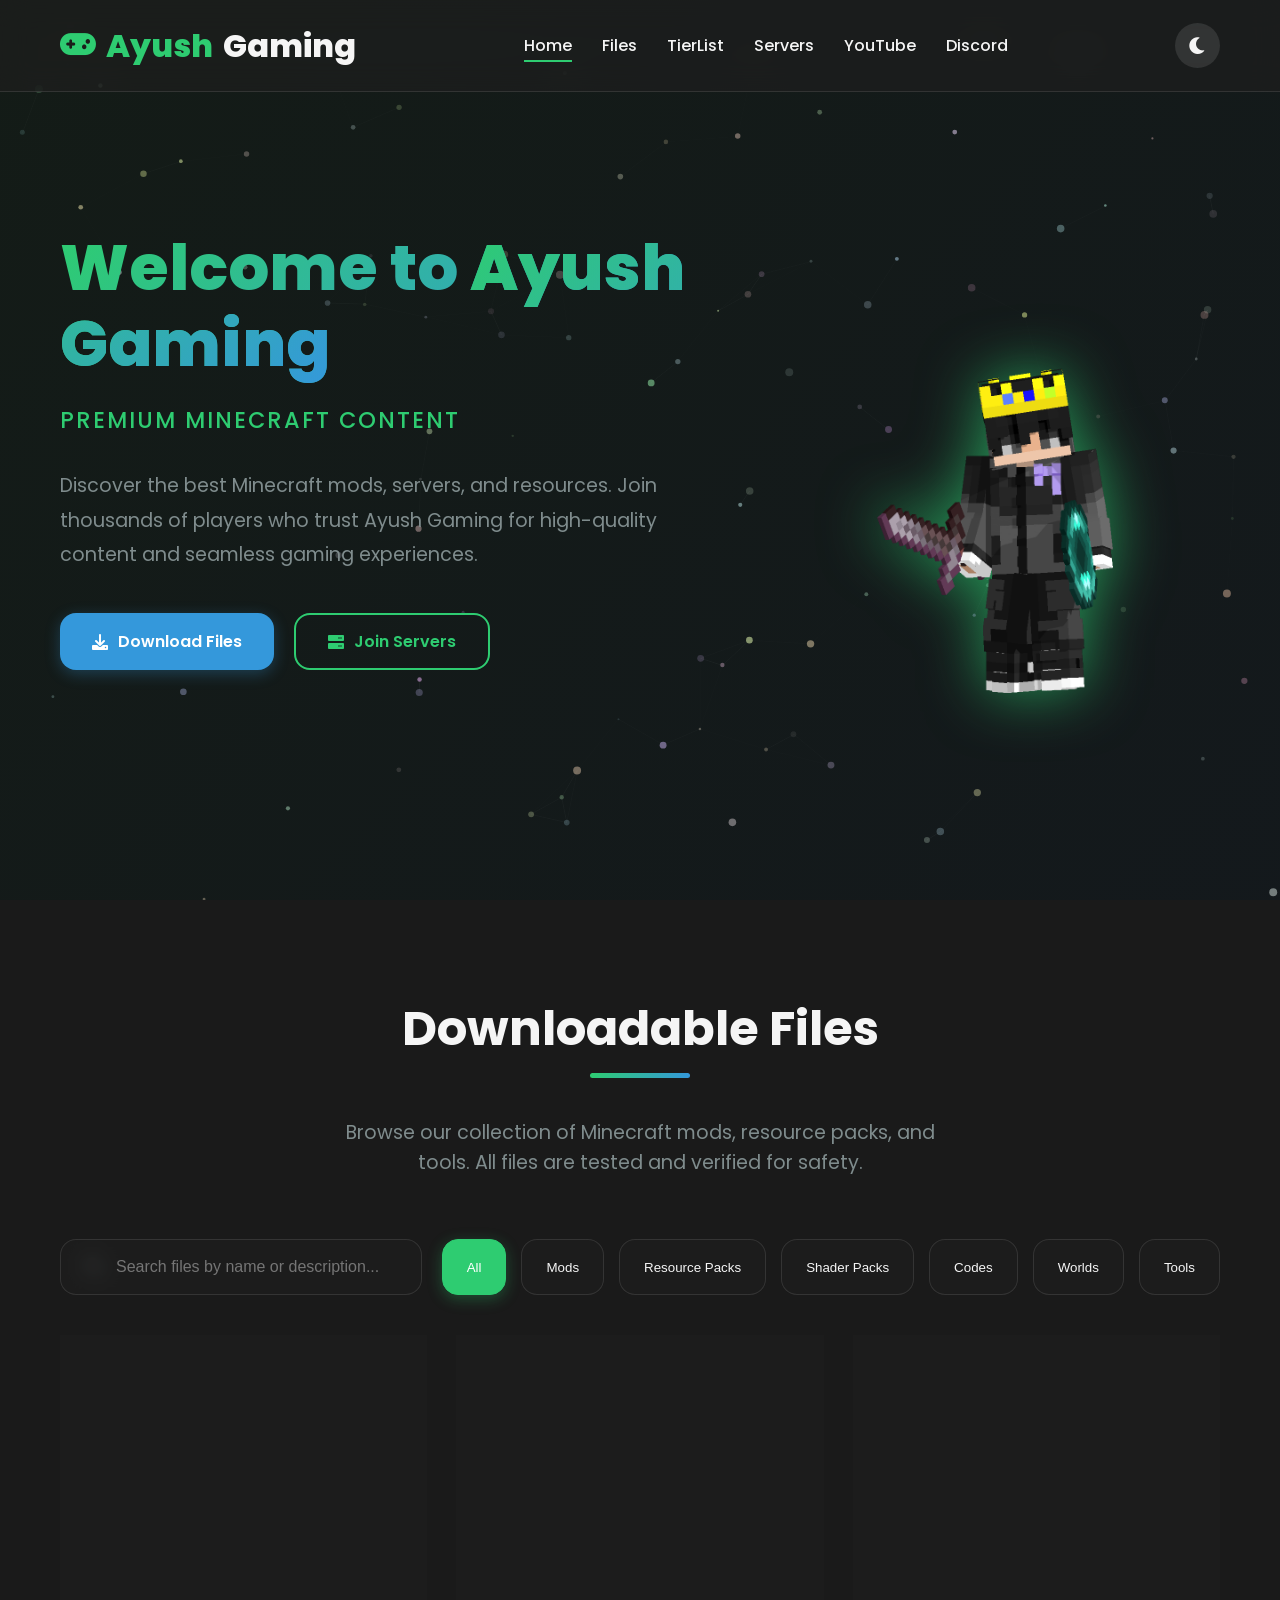
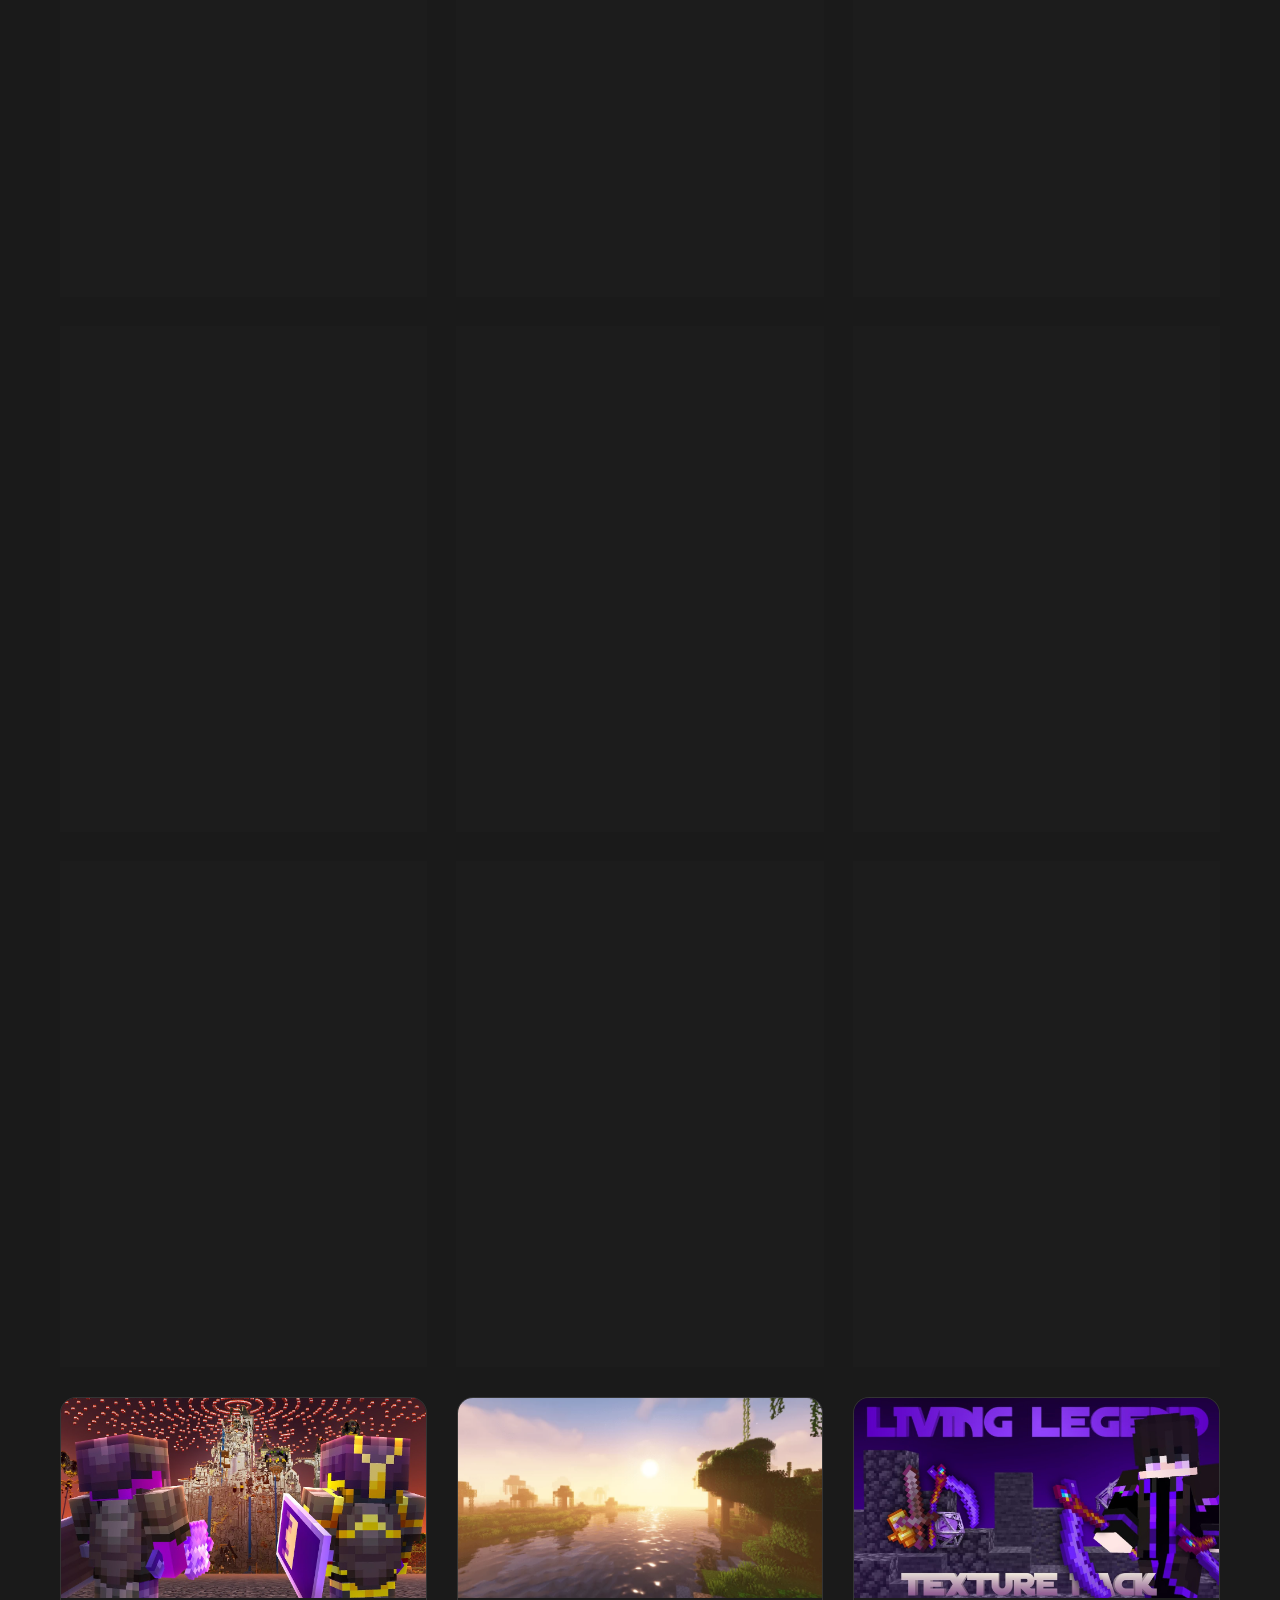
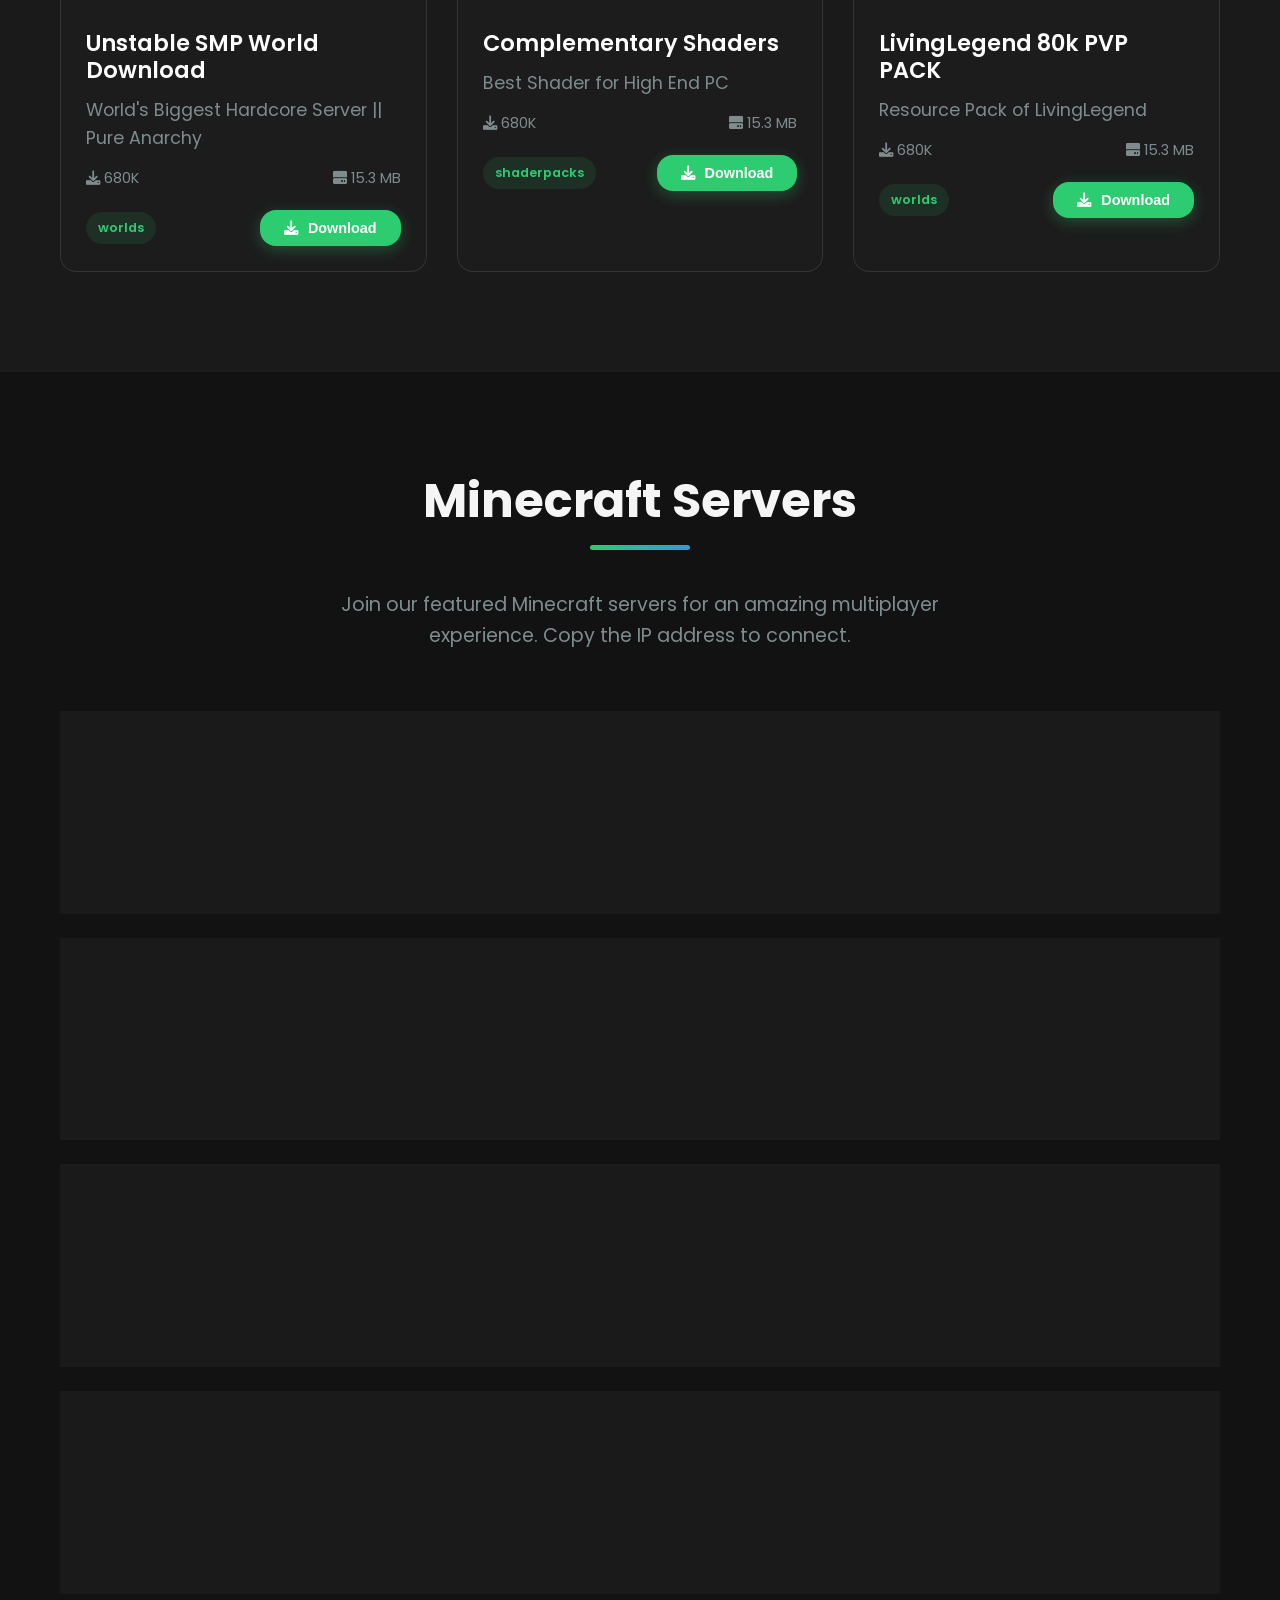
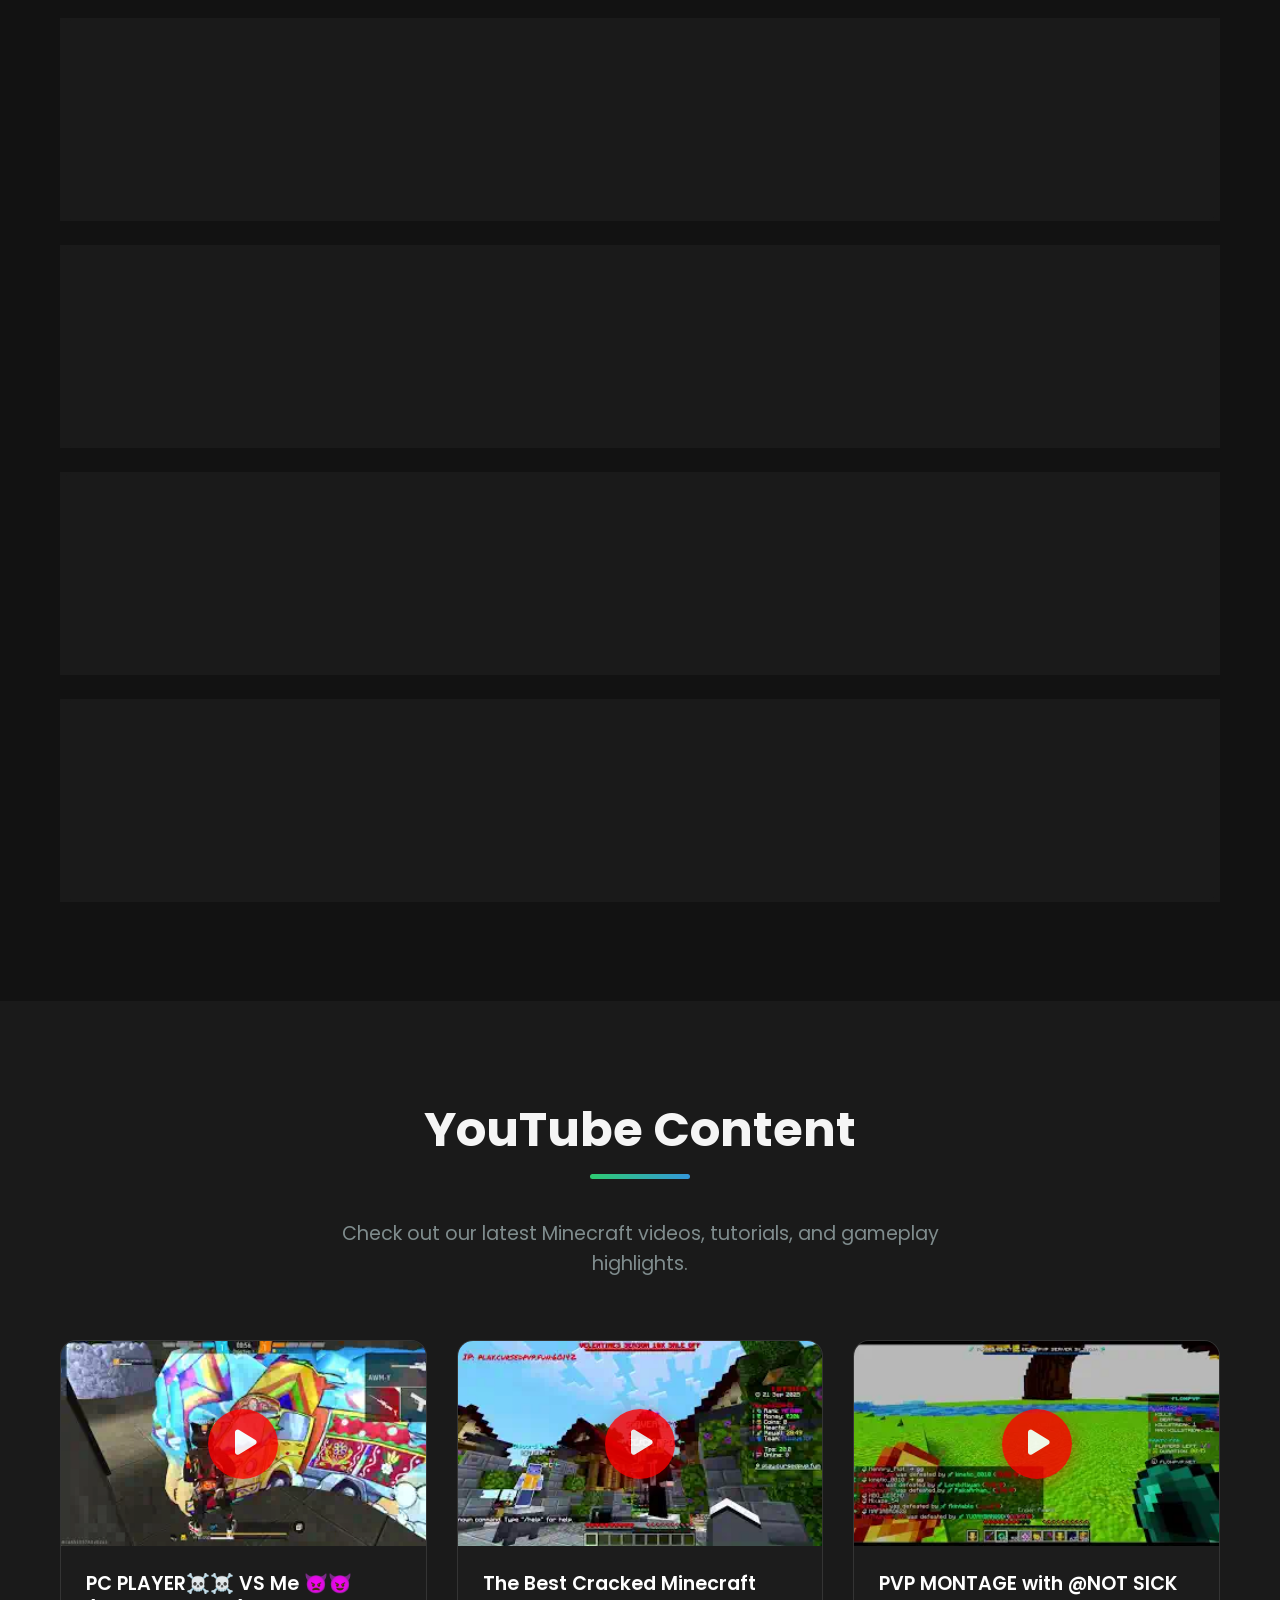
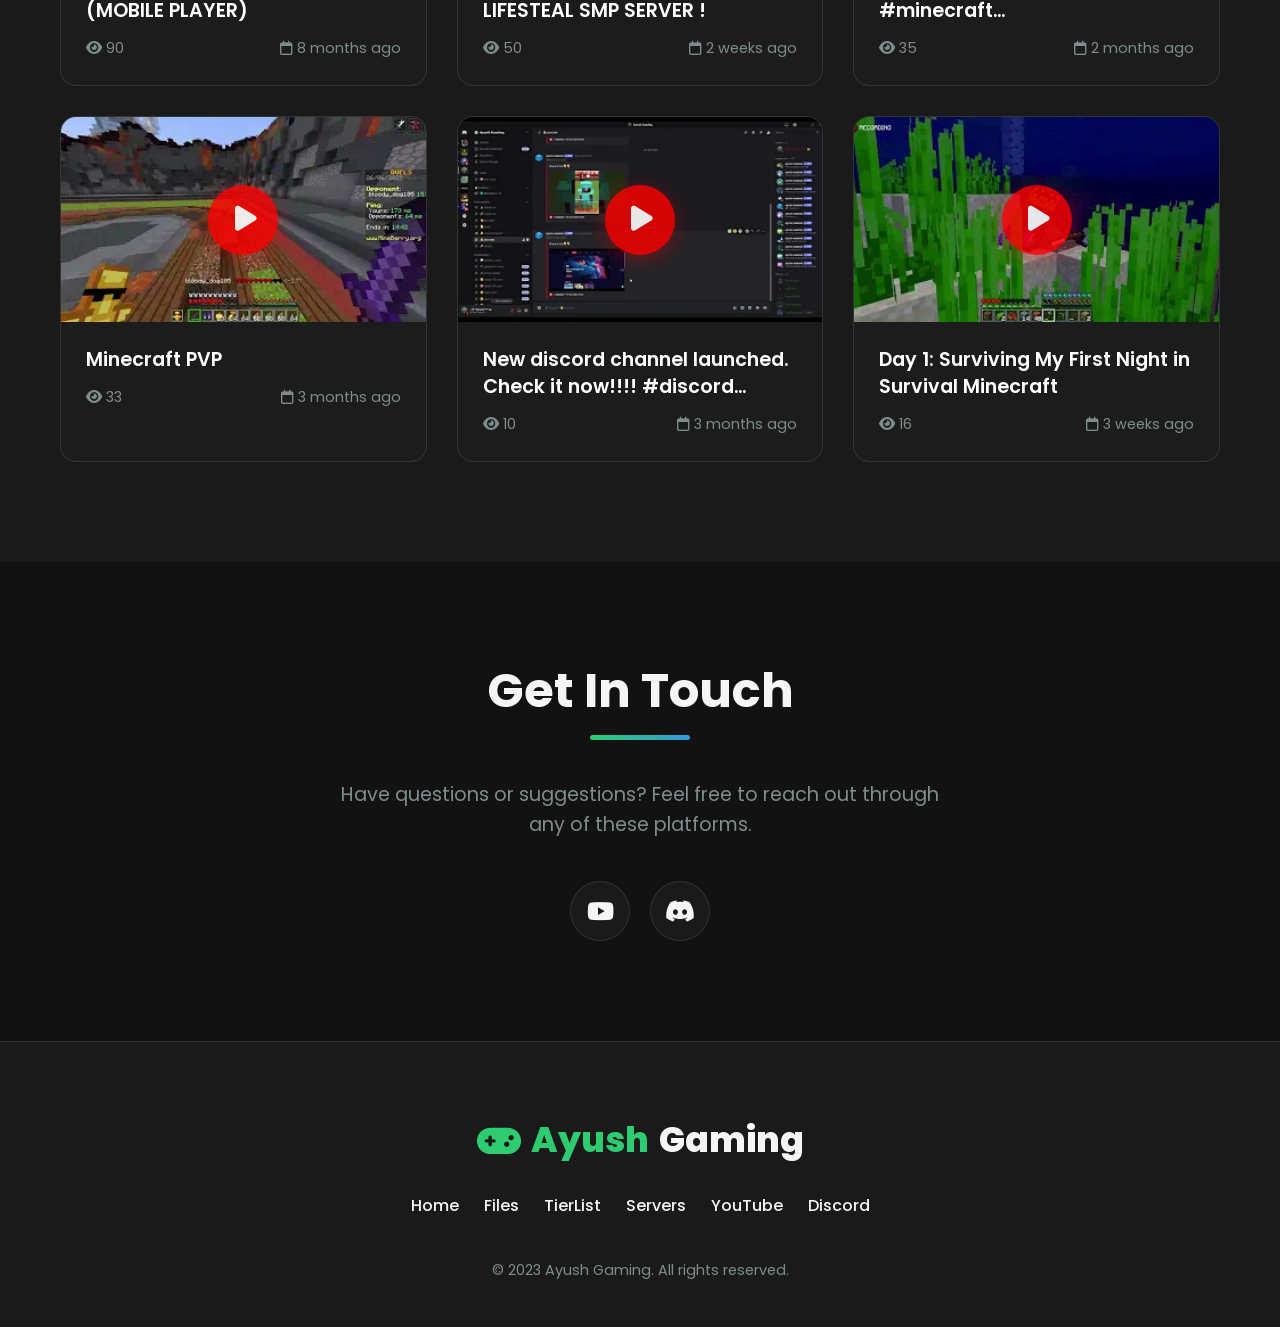
==== commit 604ab912: "Update index.html" ====
--- a/index.html
+++ b/index.html
@@ -1294,7 +1294,7 @@
             <ul class="nav-links">
                 <li><a href="#home" class="active">Home</a></li>
                 <li><a href="#files">Files</a></li>
-                <li><a href="https://ayush1234a-tech.github.io/TierList/" target="_blank" rel="noopener noreferrer">TierList</a></li>
+                <li><a href="tierlist.html" rel="noopener noreferrer">TierList</a></li>
                 <li><a href="#servers">Servers</a></li>
                 <li><a href="https://youtube.com/@ayushgaming2012?si=TgKToAS-1C94JuhG">YouTube</a></li>
                 <li><a href="https://discord.gg/9y5DjZCAjb">Discord</a></li>
@@ -1318,7 +1318,7 @@
         <ul class="nav-links">
             <li><a href="#home" class="active">Home</a></li>
             <li><a href="#files">Files</a></li>
-            <li><a href="https://ayush1234a-tech.github.io/TierList/" target="_blank" rel="noopener noreferrer">TierList</a></li>
+            <li><a href="tierlist.html" target="_blank" rel="noopener noreferrer">TierList</a></li>
             <li><a href="#servers">Servers</a></li>
             <li><a href="https://youtube.com/@ayushgaming2012?si=TgKToAS-1C94JuhG">YouTube</a></li>
             <li><a href="https://discord.gg/9y5DjZCAjb">Discord</a></li>
@@ -2230,3 +2230,4 @@
     </script>
 </body>
 </html>
+
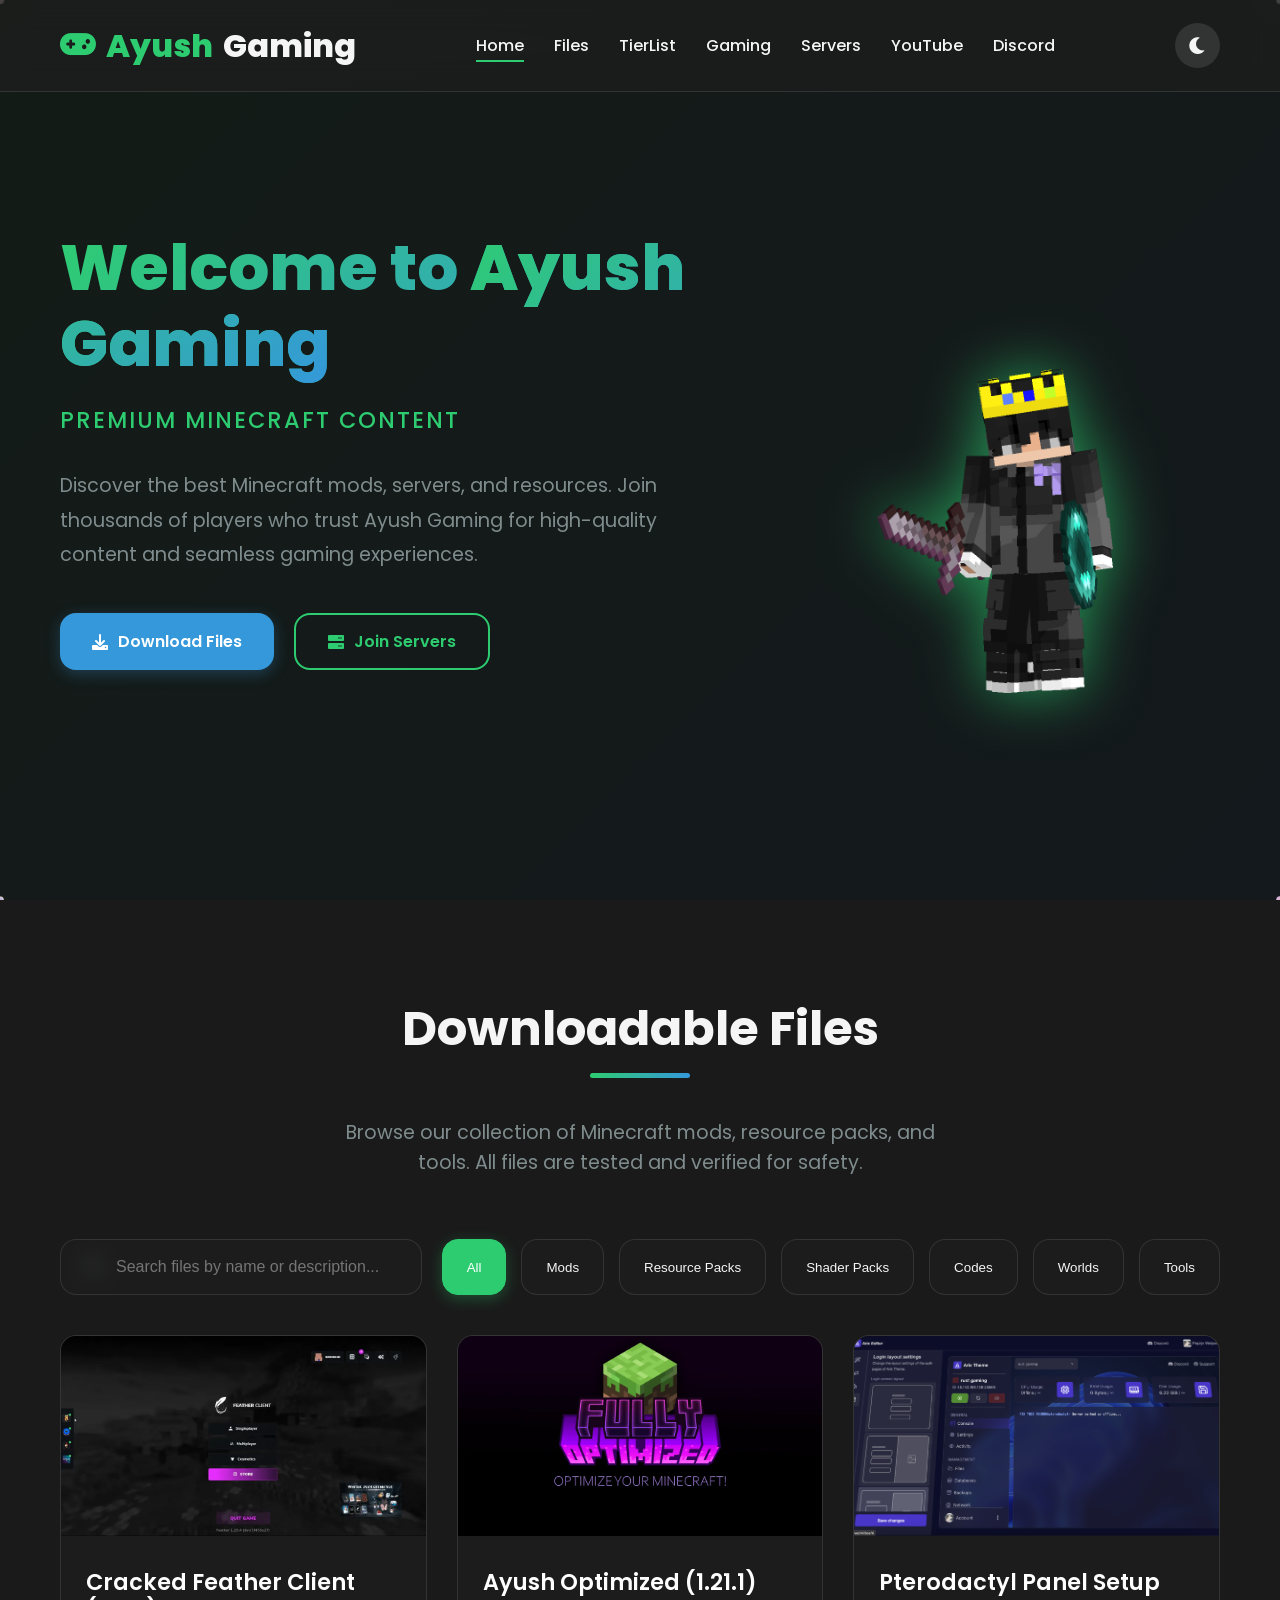
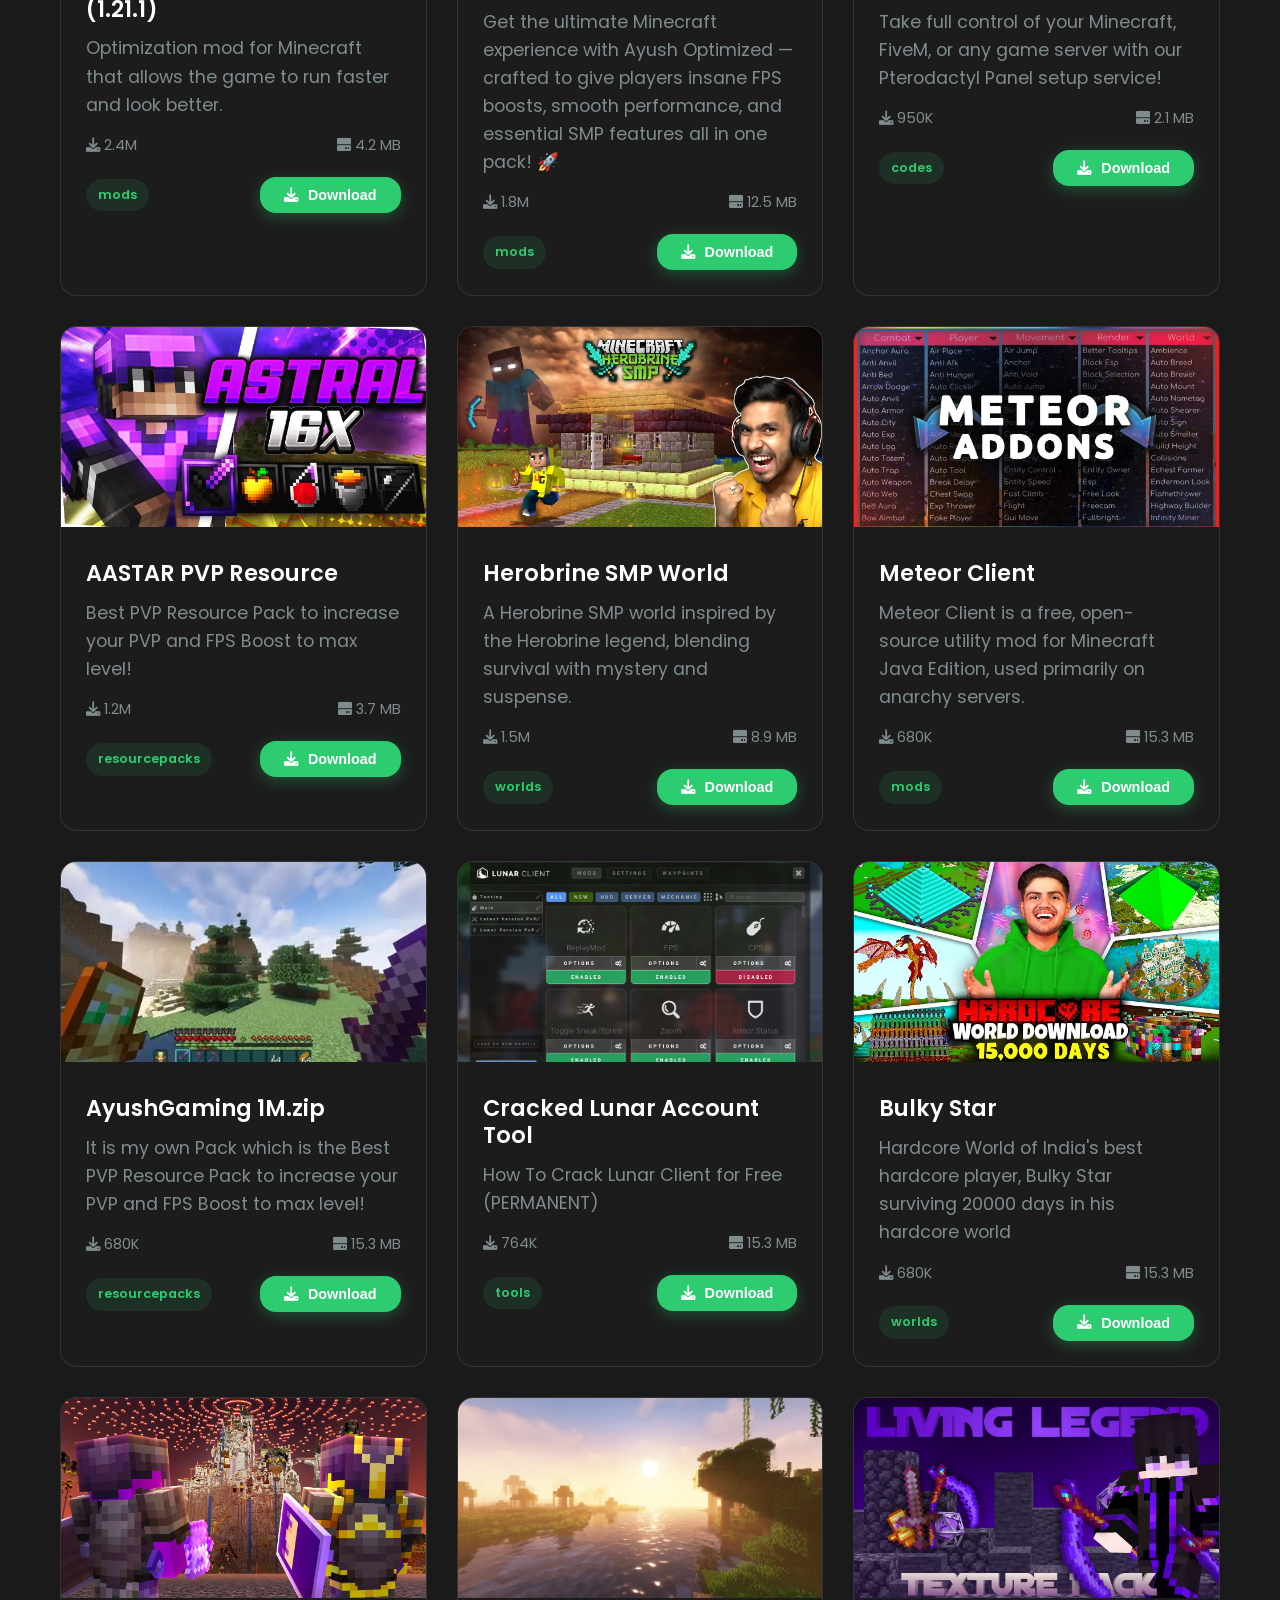
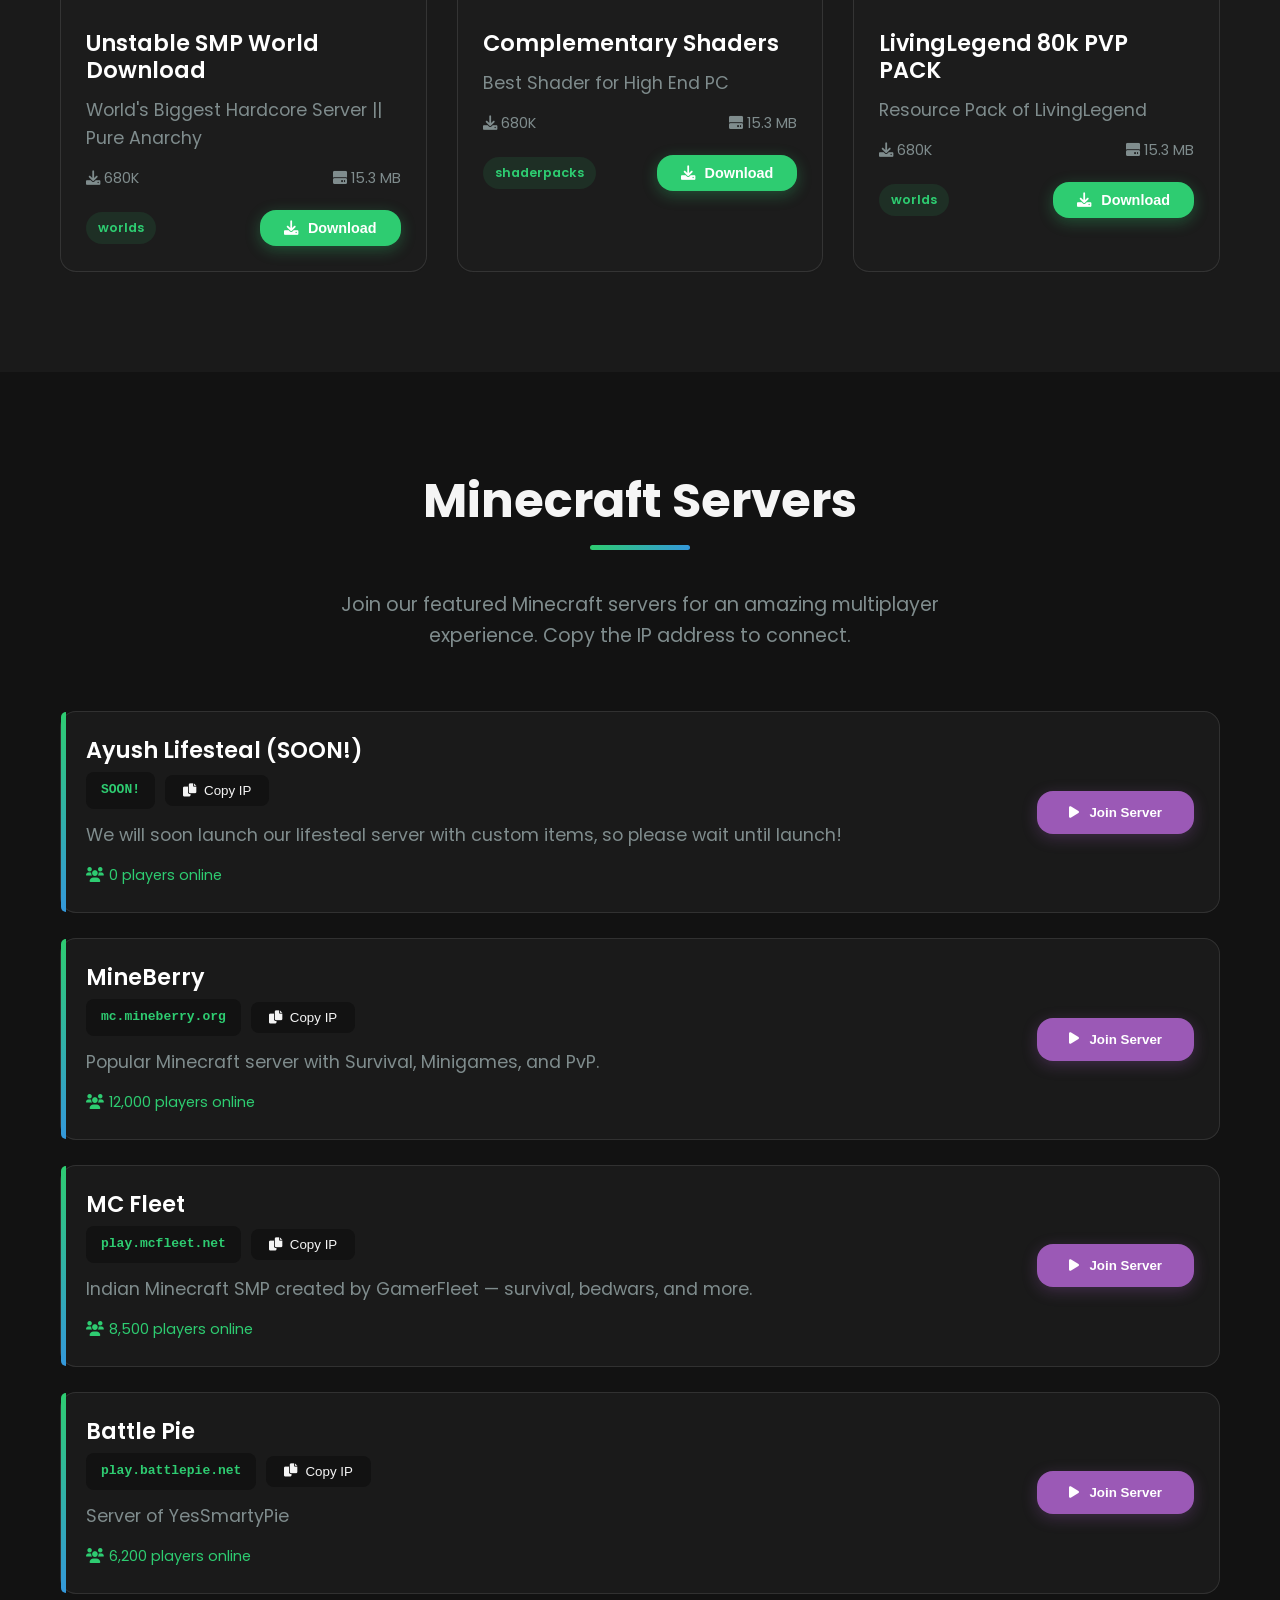
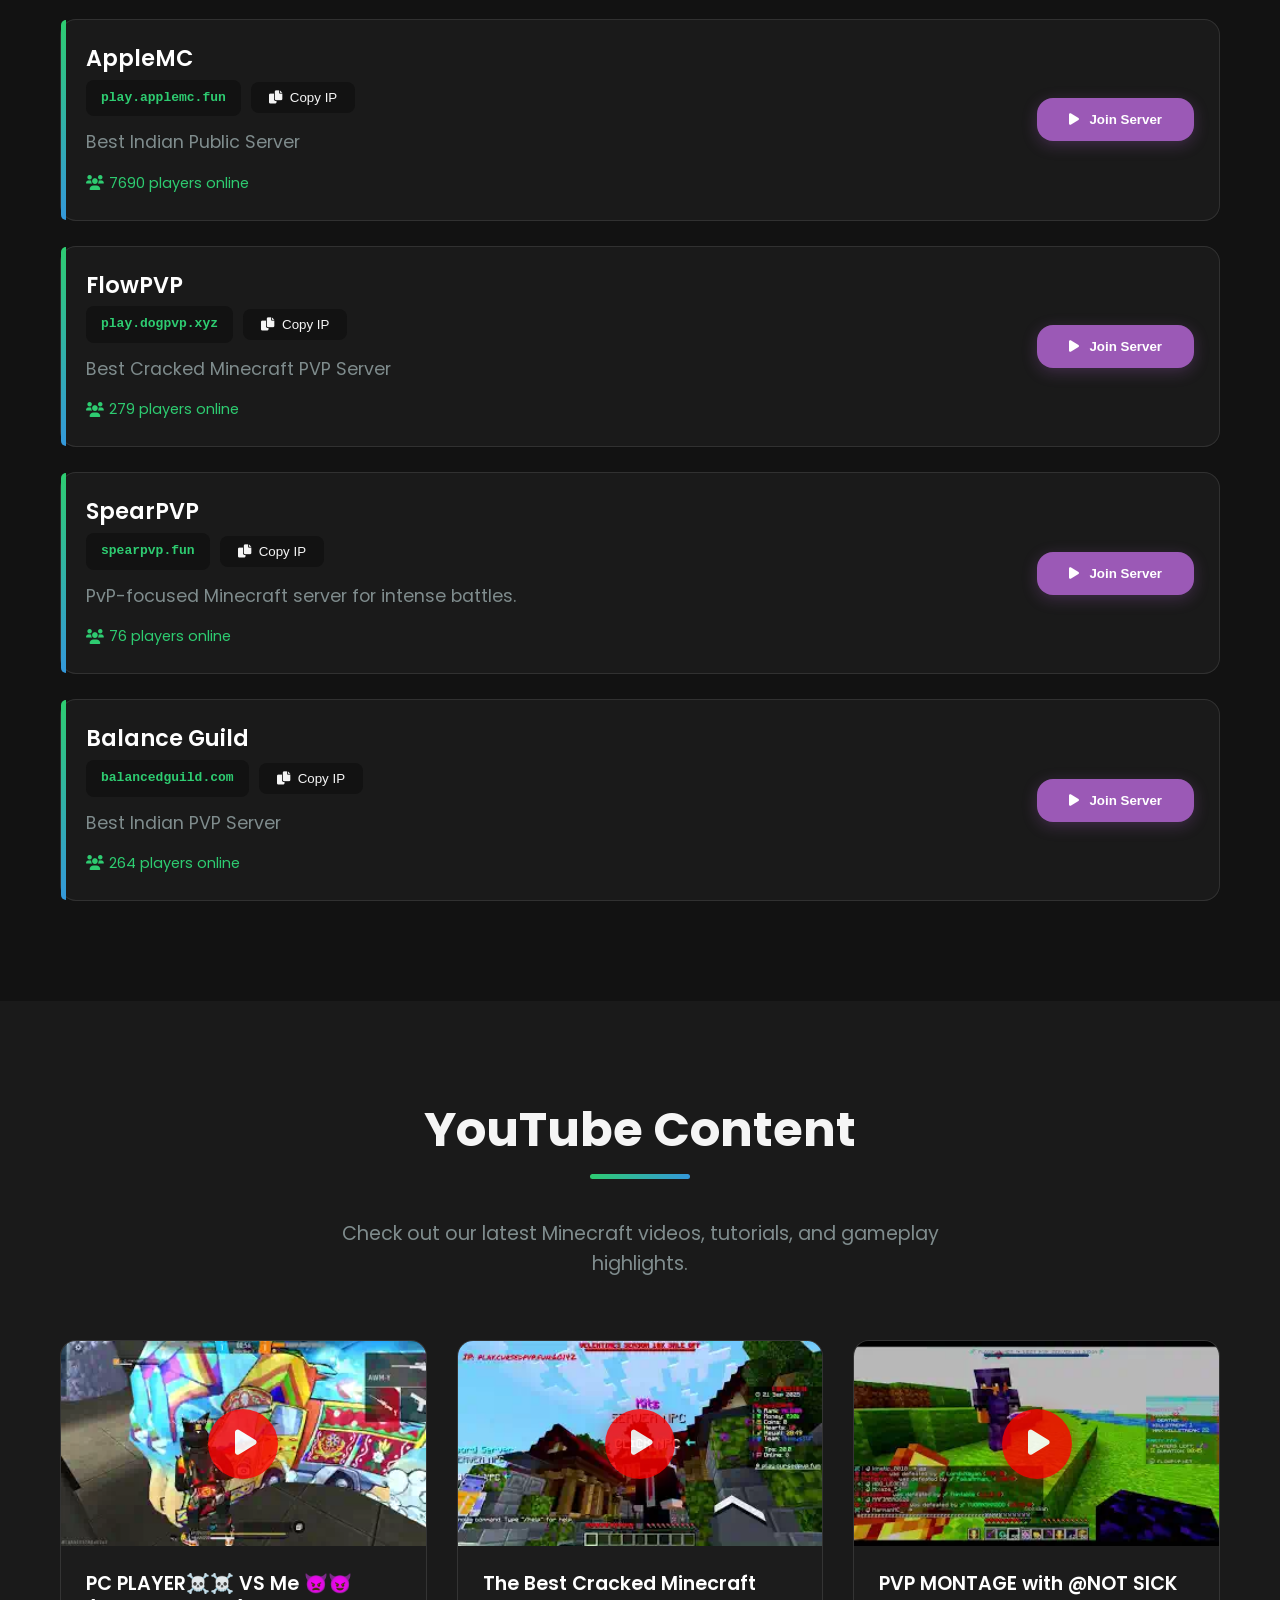
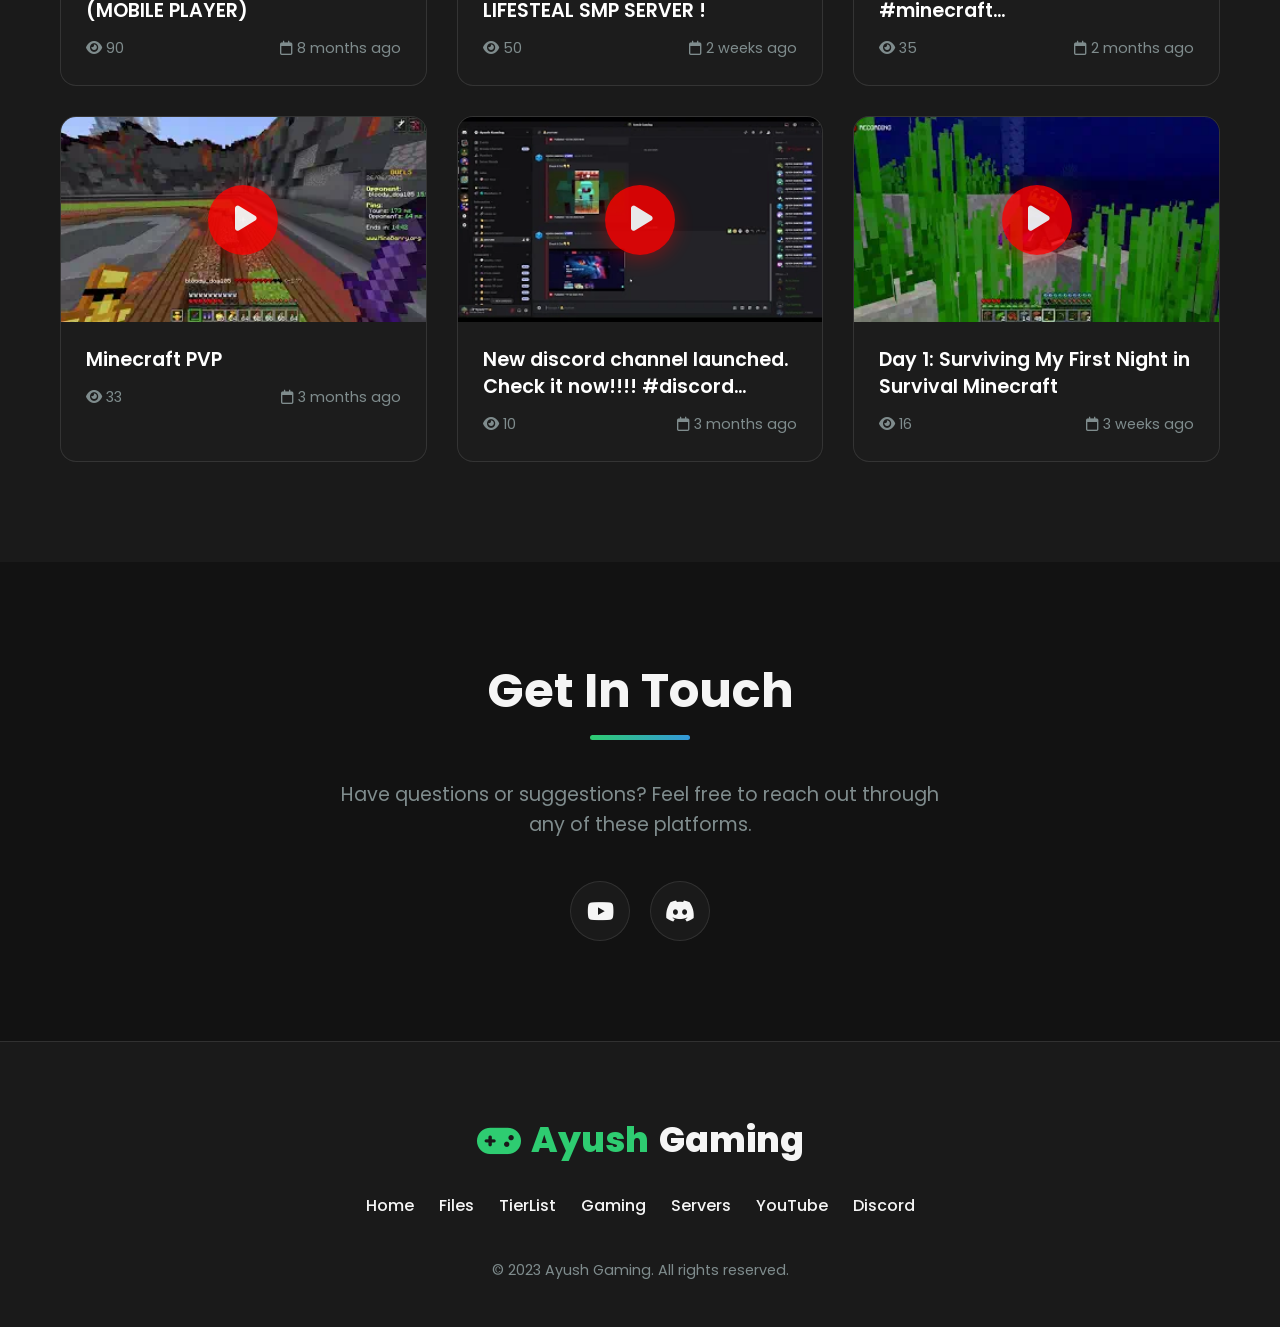
==== commit 57c5d202: "Update index.html" ====
--- a/index.html
+++ b/index.html
@@ -253,8 +253,9 @@
             font-size: 0.9rem;
         }
 
-        /* Navigation */
-        .navbar {
+        /* ===== DESKTOP NAVBAR ===== */
+        /* Only visible on desktop (min-width: 769px) */
+        .desktop-navbar {
             position: fixed;
             top: 0;
             left: 0;
@@ -268,7 +269,7 @@
             border-bottom: 1px solid var(--glass-light);
         }
 
-        .navbar.scrolled {
+        .desktop-navbar.scrolled {
             padding: 15px 0;
             box-shadow: var(--shadow);
             background-color: var(--glass);
@@ -297,23 +298,23 @@
             font-size: 1.8rem;
         }
 
-        .nav-links {
+        .desktop-nav-links {
             display: flex;
             list-style: none;
         }
 
-        .nav-links li {
+        .desktop-nav-links li {
             margin-left: 30px;
         }
 
-        .nav-links a {
+        .desktop-nav-links a {
             font-weight: 500;
             position: relative;
             padding: 5px 0;
             transition: var(--transition);
         }
 
-        .nav-links a::after {
+        .desktop-nav-links a::after {
             content: '';
             position: absolute;
             bottom: 0;
@@ -324,15 +325,15 @@
             transition: var(--transition);
         }
 
-        .nav-links a:hover::after {
+        .desktop-nav-links a:hover::after {
             width: 100%;
         }
 
-        .nav-links a.active::after {
+        .desktop-nav-links a.active::after {
             width: 100%;
         }
 
-        .theme-toggle {
+        .desktop-theme-toggle {
             background: var(--glass-light);
             border: none;
             color: var(--light);
@@ -348,7 +349,7 @@
             justify-content: center;
         }
 
-        .theme-toggle:hover {
+        .desktop-theme-toggle:hover {
             background: var(--primary);
             color: var(--lighter);
             transform: rotate(30deg);
@@ -921,34 +922,57 @@
             font-size: 0.9rem;
         }
 
-        /* Mobile Menu */
+        /* ===== MOBILE SIDEBAR ===== */
+        /* Only visible on mobile (max-width: 768px) */
+        .mobile-navbar {
+            display: none;
+            position: fixed;
+            top: 0;
+            left: 0;
+            width: 100%;
+            padding: 15px 0;
+            z-index: 1001;
+            backdrop-filter: blur(15px);
+            -webkit-backdrop-filter: blur(15px);
+            background-color: var(--glass);
+            border-bottom: 1px solid var(--glass-light);
+        }
+
+        .mobile-navbar-container {
+            display: flex;
+            justify-content: space-between;
+            align-items: center;
+            padding: 0 20px;
+        }
+
         .mobile-menu-btn {
-            display: none;
             position: relative;
-            width: 35px;
-            height: 35px;
+            width: 40px;
+            height: 40px;
             flex-direction: column;
             justify-content: center;
             align-items: center;
-            background: none;
-            border: none;
+            background: var(--glass-light);
+            border: 1px solid var(--glass-light);
+            border-radius: var(--border-radius-sm);
             cursor: pointer;
-            z-index: 1001;
+            z-index: 1002;
+            display: flex;
         }
 
         .mobile-menu-btn span {
             display: block;
-            width: 28px;
-            height: 3px;
+            width: 24px;
+            height: 2px;
             background-color: var(--light);
             border-radius: 3px;
-            margin: 3px 0;
+            margin: 2px 0;
             transition: all 0.3s cubic-bezier(0.77, 0, 0.175, 1);
             transform-origin: center;
         }
 
         .mobile-menu-btn.active span:nth-child(1) {
-            transform: rotate(45deg) translate(6px, 6px);
+            transform: rotate(45deg) translate(5px, 5px);
         }
 
         .mobile-menu-btn.active span:nth-child(2) {
@@ -957,107 +981,299 @@
         }
 
         .mobile-menu-btn.active span:nth-child(3) {
-            transform: rotate(-45deg) translate(7px, -6px);
-        }
-
-        .mobile-menu {
+            transform: rotate(-45deg) translate(5px, -5px);
+        }
+
+        .mobile-sidebar {
             position: fixed;
             top: 0;
             right: -100%;
-            width: 85%;
-            max-width: 380px;
+            width: 320px;
+            max-width: 85%;
             height: 100vh;
             background: var(--glass);
-            backdrop-filter: blur(20px);
-            -webkit-backdrop-filter: blur(20px);
-            z-index: 1000;
-            transition: all 0.4s cubic-bezier(0.77, 0, 0.175, 1);
-            padding: 120px 35px 50px;
-            box-shadow: -5px 0 30px rgba(0, 0, 0, 0.4);
+            backdrop-filter: blur(25px);
+            -webkit-backdrop-filter: blur(25px);
+            z-index: 2000;
+            transition: all 0.5s cubic-bezier(0.77, 0.2, 0.05, 1);
+            display: flex;
+            flex-direction: column;
+            box-shadow: -10px 0 40px rgba(0, 0, 0, 0.3);
             border-left: 1px solid var(--glass-light);
-            display: flex;
-            flex-direction: column;
             overflow-y: auto;
-        }
-
-        .mobile-menu.active {
+            overflow-x: hidden;
+        }
+
+        .mobile-sidebar.active {
             right: 0;
         }
 
-        .mobile-menu .nav-links {
-            flex-direction: column;
-            gap: 30px;
-            margin-bottom: 50px;
-        }
-
-        .mobile-menu .nav-links li {
+        /* Mobile Sidebar Header */
+        .mobile-sidebar-header {
+            padding: 25px;
+            display: flex;
+            justify-content: space-between;
+            align-items: center;
+            border-bottom: 1px solid var(--glass-light);
+            background: rgba(0, 0, 0, 0.2);
+        }
+
+        .mobile-sidebar-header .logo {
+            font-size: 1.5rem;
+            font-weight: 800;
+            color: var(--primary);
+            display: flex;
+            align-items: center;
+            gap: 10px;
+        }
+
+        .mobile-sidebar-header .logo span {
+            color: var(--light);
+        }
+
+        .mobile-close {
+            width: 45px;
+            height: 45px;
+            border-radius: 50%;
+            background: var(--glass-light);
+            display: flex;
+            align-items: center;
+            justify-content: center;
+            cursor: pointer;
+            transition: var(--transition);
+            color: var(--light);
+            font-size: 1.2rem;
+        }
+
+        .mobile-close:hover {
+            background: var(--primary);
+            color: var(--lighter);
+            transform: rotate(90deg);
+        }
+
+        /* Mobile Navigation Links */
+        .mobile-nav-links {
+            list-style: none;
+            padding: 20px 0;
             margin: 0;
+            flex: 1;
+        }
+
+        .mobile-nav-links li {
+            margin: 0;
+            padding: 0;
             opacity: 0;
             transform: translateX(30px);
             transition: all 0.4s ease;
         }
 
-        .mobile-menu.active .nav-links li {
+        .mobile-sidebar.active .mobile-nav-links li {
             opacity: 1;
             transform: translateX(0);
         }
 
-        .mobile-menu.active .nav-links li:nth-child(1) { transition-delay: 0.1s; }
-        .mobile-menu.active .nav-links li:nth-child(2) { transition-delay: 0.15s; }
-        .mobile-menu.active .nav-links li:nth-child(3) { transition-delay: 0.2s; }
-        .mobile-menu.active .nav-links li:nth-child(4) { transition-delay: 0.25s; }
-        .mobile-menu.active .nav-links li:nth-child(5) { transition-delay: 0.3s; }
-
-        .mobile-menu .nav-links a {
-            font-size: 1.4rem;
-            font-weight: 600;
-            display: block;
-            padding: 12px 0;
-            border-bottom: 1px solid var(--glass-light);
+        /* Staggered animation delays */
+        .mobile-sidebar.active .mobile-nav-links li:nth-child(1) { transition-delay: 0.1s; }
+        .mobile-sidebar.active .mobile-nav-links li:nth-child(2) { transition-delay: 0.15s; }
+        .mobile-sidebar.active .mobile-nav-links li:nth-child(3) { transition-delay: 0.2s; }
+        .mobile-sidebar.active .mobile-nav-links li:nth-child(4) { transition-delay: 0.25s; }
+        .mobile-sidebar.active .mobile-nav-links li:nth-child(5) { transition-delay: 0.3s; }
+        .mobile-sidebar.active .mobile-nav-links li:nth-child(6) { transition-delay: 0.35s; }
+
+        .mobile-nav-link {
+            display: flex;
+            align-items: center;
+            padding: 20px 25px;
+            color: var(--light);
+            text-decoration: none;
+            position: relative;
             transition: var(--transition);
-        }
-
-        .mobile-menu .nav-links a:hover {
+            border-left: 4px solid transparent;
+            margin: 5px 0;
+        }
+
+        .mobile-nav-link:hover {
+            background: var(--glass-light);
+            border-left-color: var(--primary);
+        }
+
+        .mobile-nav-link.active {
+            background: rgba(46, 204, 113, 0.1);
+            border-left-color: var(--primary);
             color: var(--primary);
-            border-color: var(--primary);
-            padding-left: 15px;
-        }
-
-        .mobile-menu .theme-toggle {
-            margin: auto 0 0;
+        }
+
+        .mobile-nav-icon {
+            width: 40px;
+            height: 40px;
+            border-radius: 12px;
+            background: var(--glass-light);
             display: flex;
             align-items: center;
             justify-content: center;
+            margin-right: 15px;
             font-size: 1.2rem;
-            padding: 15px;
-            background: var(--glass-light);
-            border-radius: var(--border-radius);
-            width: 100%;
             transition: var(--transition);
-            height: auto;
-            border-radius: var(--border-radius);
-        }
-
-        .mobile-menu .theme-toggle:hover {
+        }
+
+        .mobile-nav-link:hover .mobile-nav-icon,
+        .mobile-nav-link.active .mobile-nav-icon {
             background: var(--primary);
             color: var(--lighter);
-        }
-
-        .overlay {
+            transform: scale(1.1);
+        }
+
+        .youtube-icon {
+            background: rgba(255, 0, 0, 0.1);
+            color: #ff0000;
+        }
+
+        .discord-icon {
+            background: rgba(114, 137, 218, 0.1);
+            color: #7289da;
+        }
+
+        .mobile-nav-text {
+            font-size: 1.1rem;
+            font-weight: 600;
+            flex: 1;
+        }
+
+        .mobile-nav-indicator {
+            width: 8px;
+            height: 8px;
+            border-radius: 50%;
+            background: var(--primary);
+            opacity: 0;
+            transform: scale(0);
+            transition: var(--transition);
+        }
+
+        .mobile-nav-link.active .mobile-nav-indicator {
+            opacity: 1;
+            transform: scale(1);
+        }
+
+        .external-icon {
+            margin-left: 10px;
+            color: var(--gray);
+            font-size: 0.9rem;
+        }
+
+        /* Mobile Sidebar Footer */
+        .mobile-sidebar-footer {
+            padding: 25px;
+            border-top: 1px solid var(--glass-light);
+            background: rgba(0, 0, 0, 0.2);
+        }
+
+        .mobile-theme-toggle {
+            width: 100%;
+            padding: 16px 20px;
+            background: var(--glass-light);
+            border: 1px solid var(--glass-light);
+            border-radius: var(--border-radius);
+            color: var(--light);
+            display: flex;
+            align-items: center;
+            cursor: pointer;
+            transition: var(--transition);
+            margin-bottom: 20px;
+        }
+
+        .mobile-theme-toggle:hover {
+            background: var(--primary);
+            border-color: var(--primary);
+            color: var(--lighter);
+            transform: translateY(-2px);
+        }
+
+        .theme-toggle-icon {
+            margin-right: 15px;
+            font-size: 1.2rem;
+        }
+
+        .theme-toggle-text {
+            font-weight: 600;
+            flex: 1;
+            text-align: left;
+        }
+
+        .theme-toggle-switch {
+            width: 50px;
+            height: 26px;
+            background: var(--darker);
+            border-radius: 13px;
+            position: relative;
+            border: 2px solid var(--glass-light);
+        }
+
+        .switch-handle {
+            position: absolute;
+            top: 3px;
+            left: 3px;
+            width: 16px;
+            height: 16px;
+            background: var(--primary);
+            border-radius: 50%;
+            transition: var(--transition);
+        }
+
+        [data-theme="light"] .switch-handle {
+            left: calc(100% - 19px);
+        }
+
+        .mobile-social-links {
+            display: flex;
+            justify-content: center;
+            gap: 20px;
+            margin-top: 10px;
+        }
+
+        .mobile-social-link {
+            width: 50px;
+            height: 50px;
+            border-radius: 50%;
+            background: var(--glass-light);
+            display: flex;
+            align-items: center;
+            justify-content: center;
+            color: var(--light);
+            font-size: 1.3rem;
+            transition: var(--transition);
+            text-decoration: none;
+        }
+
+        .mobile-social-link:hover {
+            transform: translateY(-3px) scale(1.1);
+        }
+
+        .mobile-social-link.youtube-link:hover {
+            background: #ff0000;
+            color: white;
+        }
+
+        .mobile-social-link.discord-link:hover {
+            background: #7289da;
+            color: white;
+        }
+
+        /* Mobile Overlay */
+        .mobile-overlay {
             position: fixed;
             top: 0;
             left: 0;
             width: 100%;
             height: 100%;
-            background: rgba(0, 0, 0, 0.8);
+            background: rgba(0, 0, 0, 0.7);
             backdrop-filter: blur(5px);
-            z-index: 999;
+            z-index: 1999;
             opacity: 0;
             pointer-events: none;
-            transition: var(--transition);
-        }
-
-        .overlay.active {
+            transition: var(--transition-slow);
+        }
+
+        .mobile-overlay.active {
             opacity: 1;
             pointer-events: all;
         }
@@ -1087,12 +1303,14 @@
         }
 
         @media (max-width: 768px) {
-            .nav-links, .theme-toggle:not(.mobile-menu .theme-toggle) {
-                display: none;
-            }
-            
-            .mobile-menu-btn {
-                display: flex;
+            /* Hide desktop navbar on mobile */
+            .desktop-navbar {
+                display: none !important;
+            }
+            
+            /* Show mobile navbar on mobile */
+            .mobile-navbar {
+                display: block;
             }
             
             .hero {
@@ -1121,6 +1339,20 @@
             
             h2 {
                 font-size: 2.2rem;
+            }
+        }
+
+        @media (min-width: 769px) {
+            /* Hide mobile navbar on desktop */
+            .mobile-navbar,
+            .mobile-sidebar,
+            .mobile-overlay {
+                display: none !important;
+            }
+            
+            /* Show desktop navbar on desktop */
+            .desktop-navbar {
+                display: block;
             }
         }
 
@@ -1154,9 +1386,20 @@
                 min-width: 100%;
             }
             
-            .mobile-menu {
-                width: 85%;
-                padding: 100px 25px 40px;
+            .mobile-sidebar {
+                width: 280px;
+                max-width: 90%;
+            }
+            
+            .mobile-nav-link {
+                padding: 18px 20px;
+            }
+            
+            .mobile-nav-icon {
+                width: 36px;
+                height: 36px;
+                font-size: 1.1rem;
+                margin-right: 12px;
             }
 
             .files-grid {
@@ -1283,28 +1526,40 @@
         <canvas class="particles"></canvas>
     </div>
 
-    <!-- Navigation -->
-    <nav class="navbar">
+    <!-- ===== DESKTOP NAVBAR ===== -->
+    <!-- Only visible on screens larger than 768px -->
+    <nav class="desktop-navbar">
         <div class="container navbar-container">
             <a href="#" class="logo">
                 <i class="fas fa-gamepad logo-icon"></i>
                 Ayush<span>Gaming</span>
             </a>
             
-            <ul class="nav-links">
+            <ul class="desktop-nav-links">
                 <li><a href="#home" class="active">Home</a></li>
                 <li><a href="#files">Files</a></li>
                 <li><a href="tierlist.html" rel="noopener noreferrer">TierList</a></li>
+                <li><a href="games.html" rel="noopener noreferrer">Gaming</a></li>
                 <li><a href="#servers">Servers</a></li>
                 <li><a href="https://youtube.com/@ayushgaming2012?si=TgKToAS-1C94JuhG">YouTube</a></li>
                 <li><a href="https://discord.gg/9y5DjZCAjb">Discord</a></li>
             </ul>
             
-            <button class="theme-toggle" id="theme-toggle">
+            <button class="desktop-theme-toggle" id="desktop-theme-toggle">
                 <i class="fas fa-moon"></i>
             </button>
-            
-            <!-- Mobile Menu Button -->
+        </div>
+    </nav>
+
+    <!-- ===== MOBILE NAVBAR ===== -->
+    <!-- Only visible on screens smaller than 769px -->
+    <nav class="mobile-navbar">
+        <div class="mobile-navbar-container">
+            <a href="#" class="logo">
+                <i class="fas fa-gamepad logo-icon"></i>
+                Ayush<span>Gaming</span>
+            </a>
+            
             <button class="mobile-menu-btn" id="mobile-menu-btn">
                 <span></span>
                 <span></span>
@@ -1313,24 +1568,121 @@
         </div>
     </nav>
 
-    <!-- Mobile Menu -->
-    <div class="mobile-menu" id="mobile-menu">
-        <ul class="nav-links">
-            <li><a href="#home" class="active">Home</a></li>
-            <li><a href="#files">Files</a></li>
-            <li><a href="tierlist.html" target="_blank" rel="noopener noreferrer">TierList</a></li>
-            <li><a href="#servers">Servers</a></li>
-            <li><a href="https://youtube.com/@ayushgaming2012?si=TgKToAS-1C94JuhG">YouTube</a></li>
-            <li><a href="https://discord.gg/9y5DjZCAjb">Discord</a></li>
+    <!-- ===== MOBILE SIDEBAR ===== -->
+    <!-- Only visible on mobile when menu is opened -->
+    <div class="mobile-sidebar" id="mobile-sidebar">
+        <div class="mobile-sidebar-header">
+            <div class="logo">
+                <i class="fas fa-gamepad logo-icon"></i>
+                Ayush<span>Gaming</span>
+            </div>
+            <div class="mobile-close" id="mobile-close">
+                <i class="fas fa-times"></i>
+            </div>
+        </div>
+        
+        <ul class="mobile-nav-links">
+            <li>
+                <a href="#home" class="mobile-nav-link active">
+                    <div class="mobile-nav-icon">
+                        <i class="fas fa-home"></i>
+                    </div>
+                    <span class="mobile-nav-text">Home</span>
+                    <div class="mobile-nav-indicator"></div>
+                </a>
+            </li>
+            <li>
+                <a href="#files" class="mobile-nav-link">
+                    <div class="mobile-nav-icon">
+                        <i class="fas fa-file-download"></i>
+                    </div>
+                    <span class="mobile-nav-text">Files</span>
+                    <div class="mobile-nav-indicator"></div>
+                </a>
+            </li>
+            <li>
+                <a href="tierlist.html" class="mobile-nav-link" target="_blank" rel="noopener noreferrer">
+                    <div class="mobile-nav-icon">
+                        <i class="fas fa-layer-group"></i>
+                    </div>
+                    <span class="mobile-nav-text">TierList</span>
+                    <div class="mobile-nav-indicator"></div>
+                    <span class="external-icon">
+                        <i class="fas fa-external-link-alt"></i>
+                    </span>
+                </a>
+            </li>
+            <li>
+                <a href="games.html" class="mobile-nav-link" target="_blank" rel="noopener noreferrer">
+                    <div class="mobile-nav-icon">
+                        <i class="fas fa-layer-group"></i>
+                    </div>
+                    <span class="mobile-nav-text">Gaming</span>
+                    <div class="mobile-nav-indicator"></div>
+                    <span class="external-icon">
+                        <i class="fas fa-external-link-alt"></i>
+                    </span>
+                </a>
+            </li>
+            <li>
+                <a href="#servers" class="mobile-nav-link">
+                    <div class="mobile-nav-icon">
+                        <i class="fas fa-server"></i>
+                    </div>
+                    <span class="mobile-nav-text">Servers</span>
+                    <div class="mobile-nav-indicator"></div>
+                </a>
+            </li>
+            <li>
+                <a href="https://youtube.com/@ayushgaming2012?si=TgKToAS-1C94JuhG" class="mobile-nav-link" target="_blank" rel="noopener noreferrer">
+                    <div class="mobile-nav-icon youtube-icon">
+                        <i class="fab fa-youtube"></i>
+                    </div>
+                    <span class="mobile-nav-text">YouTube</span>
+                    <div class="mobile-nav-indicator"></div>
+                    <span class="external-icon">
+                        <i class="fas fa-external-link-alt"></i>
+                    </span>
+                </a>
+            </li>
+            <li>
+                <a href="https://discord.gg/9y5DjZCAjb" class="mobile-nav-link" target="_blank" rel="noopener noreferrer">
+                    <div class="mobile-nav-icon discord-icon">
+                        <i class="fab fa-discord"></i>
+                    </div>
+                    <span class="mobile-nav-text">Discord</span>
+                    <div class="mobile-nav-indicator"></div>
+                    <span class="external-icon">
+                        <i class="fas fa-external-link-alt"></i>
+                    </span>
+                </a>
+            </li>
         </ul>
         
-        <button class="theme-toggle" id="mobile-theme-toggle">
-            <i class="fas fa-moon"></i> Switch to Light Mode
-        </button>
+        <div class="mobile-sidebar-footer">
+            <button class="mobile-theme-toggle" id="mobile-theme-toggle">
+                <div class="theme-toggle-icon">
+                    <i class="fas fa-moon"></i>
+                </div>
+                <span class="theme-toggle-text">Dark Mode</span>
+                <div class="theme-toggle-switch">
+                    <div class="switch-handle"></div>
+                </div>
+            </button>
+            
+            <div class="mobile-social-links">
+                <a href="https://youtube.com/@ayushgaming2012?si=TgKToAS-1C94JuhG" class="mobile-social-link youtube-link" target="_blank" rel="noopener noreferrer">
+                    <i class="fab fa-youtube"></i>
+                </a>
+                <a href="https://discord.gg/9y5DjZCAjb" class="mobile-social-link discord-link" target="_blank" rel="noopener noreferrer">
+                    <i class="fab fa-discord"></i>
+                </a>
+            </div>
+        </div>
     </div>
 
-    <!-- Overlay for Mobile Menu -->
-    <div class="overlay" id="overlay"></div>
+    <!-- Mobile Overlay -->
+    <div class="mobile-overlay" id="mobile-overlay"></div>
 
     <!-- Hero Section -->
     <section class="hero" id="home">
@@ -1459,7 +1811,8 @@
             <div class="footer-links">
                 <a href="#home">Home</a>
                 <a href="#files">Files</a>
-                <a href="https://ayush1234a-tech.github.io/TierList/" target="_blank" rel="noopener noreferrer">TierList</a>
+                <a href="tierlist.html" target="_blank" rel="noopener noreferrer">TierList</a>
+                <a href="games.html" target="_blank" rel="noopener noreferrer">Gaming</a>
                 <a href="#servers">Servers</a>
                 <a href="https://youtube.com/@ayushgaming2012?si=TgKToAS-1C94JuhG">YouTube</a>
                 <a href="https://discord.gg/9y5DjZCAjb">Discord</a>
@@ -1483,9 +1836,8 @@
         let currentSearch = '';
 
         // ===== DOM ELEMENTS =====
-        const navbar = document.querySelector('.navbar');
-        const themeToggle = document.getElementById('theme-toggle');
-        const mobileThemeToggle = document.getElementById('mobile-theme-toggle');
+        const desktopNavbar = document.querySelector('.desktop-navbar');
+        const desktopThemeToggle = document.getElementById('desktop-theme-toggle');
         const searchInput = document.getElementById('search-input');
         const filterBtns = document.querySelectorAll('.filter-btn');
         const filesGrid = document.getElementById('files-grid');
@@ -1493,9 +1845,14 @@
         const videosGrid = document.getElementById('videos-grid');
         const notification = document.getElementById('notification');
         const notificationText = document.getElementById('notification-text');
+        
+        // Mobile elements
         const mobileMenuBtn = document.getElementById('mobile-menu-btn');
-        const mobileMenu = document.getElementById('mobile-menu');
-        const overlay = document.getElementById('overlay');
+        const mobileSidebar = document.getElementById('mobile-sidebar');
+        const mobileOverlay = document.getElementById('mobile-overlay');
+        const mobileClose = document.getElementById('mobile-close');
+        const mobileThemeToggle = document.getElementById('mobile-theme-toggle');
+        const mobileNavLinks = document.querySelectorAll('.mobile-nav-link');
 
         // ===== DATA =====
         const filesData = [
@@ -1760,6 +2117,12 @@
             
             // Load saved theme
             loadSavedTheme();
+            
+            // Initialize mobile menu
+            initMobileMenu();
+            
+            // Update active link on load
+            updateActiveLink();
         });
 
         // ===== FILE FUNCTIONS =====
@@ -2112,15 +2475,18 @@
             
             document.documentElement.setAttribute('data-theme', newTheme);
             
-            // Update icons
-            const themeIcons = document.querySelectorAll('.theme-toggle i');
-            themeIcons.forEach(icon => {
-                icon.className = newTheme === 'dark' ? 'fas fa-moon' : 'fas fa-sun';
-            });
-            
-            // Update mobile theme toggle text
-            if (mobileThemeToggle) {
-                mobileThemeToggle.innerHTML = `<i class="${newTheme === 'dark' ? 'fas fa-moon' : 'fas fa-sun'}"></i> Switch to ${newTheme === 'dark' ? 'Light' : 'Dark'} Mode`;
+            // Update desktop theme icon
+            const desktopIcon = desktopThemeToggle.querySelector('i');
+            if (desktopIcon) {
+                desktopIcon.className = newTheme === 'dark' ? 'fas fa-moon' : 'fas fa-sun';
+            }
+            
+            // Update mobile theme text and icon
+            const mobileIcon = mobileThemeToggle.querySelector('.theme-toggle-icon i');
+            const mobileText = mobileThemeToggle.querySelector('.theme-toggle-text');
+            if (mobileIcon && mobileText) {
+                mobileIcon.className = newTheme === 'dark' ? 'fas fa-moon' : 'fas fa-sun';
+                mobileText.textContent = newTheme === 'dark' ? 'Dark Mode' : 'Light Mode';
             }
             
             // Save preference to localStorage
@@ -2131,49 +2497,108 @@
             const savedTheme = localStorage.getItem('theme') || 'dark';
             document.documentElement.setAttribute('data-theme', savedTheme);
             
-            // Update theme icons based on saved theme
-            const themeIcons = document.querySelectorAll('.theme-toggle i');
-            themeIcons.forEach(icon => {
-                icon.className = savedTheme === 'dark' ? 'fas fa-moon' : 'fas fa-sun';
-            });
-            
-            // Update mobile theme toggle text
-            if (mobileThemeToggle) {
-                mobileThemeToggle.innerHTML = `<i class="${savedTheme === 'dark' ? 'fas fa-moon' : 'fas fa-sun'}"></i> Switch to ${savedTheme === 'dark' ? 'Light' : 'Dark'} Mode`;
+            // Update desktop theme icon
+            const desktopIcon = desktopThemeToggle.querySelector('i');
+            if (desktopIcon) {
+                desktopIcon.className = savedTheme === 'dark' ? 'fas fa-moon' : 'fas fa-sun';
+            }
+            
+            // Update mobile theme text and icon
+            const mobileIcon = mobileThemeToggle.querySelector('.theme-toggle-icon i');
+            const mobileText = mobileThemeToggle.querySelector('.theme-toggle-text');
+            if (mobileIcon && mobileText) {
+                mobileIcon.className = savedTheme === 'dark' ? 'fas fa-moon' : 'fas fa-sun';
+                mobileText.textContent = savedTheme === 'dark' ? 'Dark Mode' : 'Light Mode';
             }
         }
 
         // ===== MOBILE MENU FUNCTIONS =====
         function toggleMobileMenu() {
             mobileMenuBtn.classList.toggle('active');
-            mobileMenu.classList.toggle('active');
-            overlay.classList.toggle('active');
-            document.body.style.overflow = mobileMenu.classList.contains('active') ? 'hidden' : '';
+            mobileSidebar.classList.toggle('active');
+            mobileOverlay.classList.toggle('active');
+            document.body.style.overflow = mobileSidebar.classList.contains('active') ? 'hidden' : '';
+        }
+
+        function initMobileMenu() {
+            // Mobile menu button click
+            mobileMenuBtn.addEventListener('click', toggleMobileMenu);
+            
+            // Close button click
+            mobileClose.addEventListener('click', toggleMobileMenu);
+            
+            // Overlay click
+            mobileOverlay.addEventListener('click', toggleMobileMenu);
+            
+            // Mobile nav links click
+            mobileNavLinks.forEach(link => {
+                link.addEventListener('click', function(e) {
+                    // For external links, don't close menu immediately
+                    if (this.getAttribute('href').startsWith('http') || this.hasAttribute('target')) {
+                        setTimeout(toggleMobileMenu, 300);
+                    } else {
+                        toggleMobileMenu();
+                    }
+                    
+                    // Update active link
+                    updateActiveLink(this.getAttribute('href'));
+                });
+            });
+            
+            // Mobile theme toggle
+            mobileThemeToggle.addEventListener('click', toggleTheme);
+            
+            // Close menu on ESC key
+            document.addEventListener('keydown', (e) => {
+                if (e.key === 'Escape' && mobileSidebar.classList.contains('active')) {
+                    toggleMobileMenu();
+                }
+            });
+        }
+
+        // ===== ACTIVE LINK FUNCTIONS =====
+        function updateActiveLink(clickedHref = null) {
+            // Get current hash or use clicked link
+            const currentHash = clickedHref || window.location.hash || '#home';
+            
+            // Update desktop nav links
+            document.querySelectorAll('.desktop-nav-links a').forEach(link => {
+                link.classList.remove('active');
+                if (link.getAttribute('href') === currentHash) {
+                    link.classList.add('active');
+                }
+            });
+            
+            // Update mobile nav links
+            mobileNavLinks.forEach(link => {
+                link.classList.remove('active');
+                if (link.getAttribute('href') === currentHash) {
+                    link.classList.add('active');
+                }
+            });
+            
+            // Update footer links
+            document.querySelectorAll('.footer-links a').forEach(link => {
+                link.classList.remove('active');
+                if (link.getAttribute('href') === currentHash) {
+                    link.classList.add('active');
+                }
+            });
         }
 
         // ===== EVENT LISTENER SETUP =====
         function setupEventListeners() {
-            // Navbar scroll effect
+            // Desktop navbar scroll effect
             window.addEventListener('scroll', () => {
-                if (window.scrollY > 50) {
-                    navbar.classList.add('scrolled');
-                } else {
-                    navbar.classList.remove('scrolled');
+                if (desktopNavbar && window.scrollY > 50) {
+                    desktopNavbar.classList.add('scrolled');
+                } else if (desktopNavbar) {
+                    desktopNavbar.classList.remove('scrolled');
                 }
             });
 
-            // Theme toggle
-            themeToggle.addEventListener('click', toggleTheme);
-            mobileThemeToggle.addEventListener('click', toggleTheme);
-
-            // Mobile menu
-            mobileMenuBtn.addEventListener('click', toggleMobileMenu);
-            overlay.addEventListener('click', toggleMobileMenu);
-
-            // Close mobile menu when clicking on a link
-            document.querySelectorAll('.mobile-menu a').forEach(link => {
-                link.addEventListener('click', toggleMobileMenu);
-            });
+            // Desktop theme toggle
+            desktopThemeToggle.addEventListener('click', toggleTheme);
 
             // File category filtering
             filterBtns.forEach(btn => {
@@ -2202,27 +2627,34 @@
                 }
             });
 
-            // Smooth scrolling for anchor links
+            // Smooth scrolling for anchor links (excluding external links)
             document.querySelectorAll('a[href^="#"]').forEach(anchor => {
                 anchor.addEventListener('click', function(e) {
-                    e.preventDefault();
+                    const href = this.getAttribute('href');
+                    if (href === '#') return;
                     
-                    const targetId = this.getAttribute('href');
-                    if (targetId === '#') return;
-                    
-                    const targetElement = document.querySelector(targetId);
+                    const targetElement = document.querySelector(href);
                     if (targetElement) {
+                        e.preventDefault();
                         window.scrollTo({
                             top: targetElement.offsetTop - 80,
                             behavior: 'smooth'
                         });
+                        
+                        // Update active link
+                        updateActiveLink(href);
                     }
                 });
             });
 
-            // Keyboard navigation
-            document.addEventListener('keydown', (e) => {
-                if (e.key === 'Escape' && mobileMenu.classList.contains('active')) {
+            // Update active link on hash change
+            window.addEventListener('hashchange', () => {
+                updateActiveLink();
+            });
+
+            // Close mobile menu when window is resized to desktop
+            window.addEventListener('resize', () => {
+                if (window.innerWidth > 768 && mobileSidebar.classList.contains('active')) {
                     toggleMobileMenu();
                 }
             });
@@ -2230,4 +2662,3 @@
     </script>
 </body>
 </html>
-
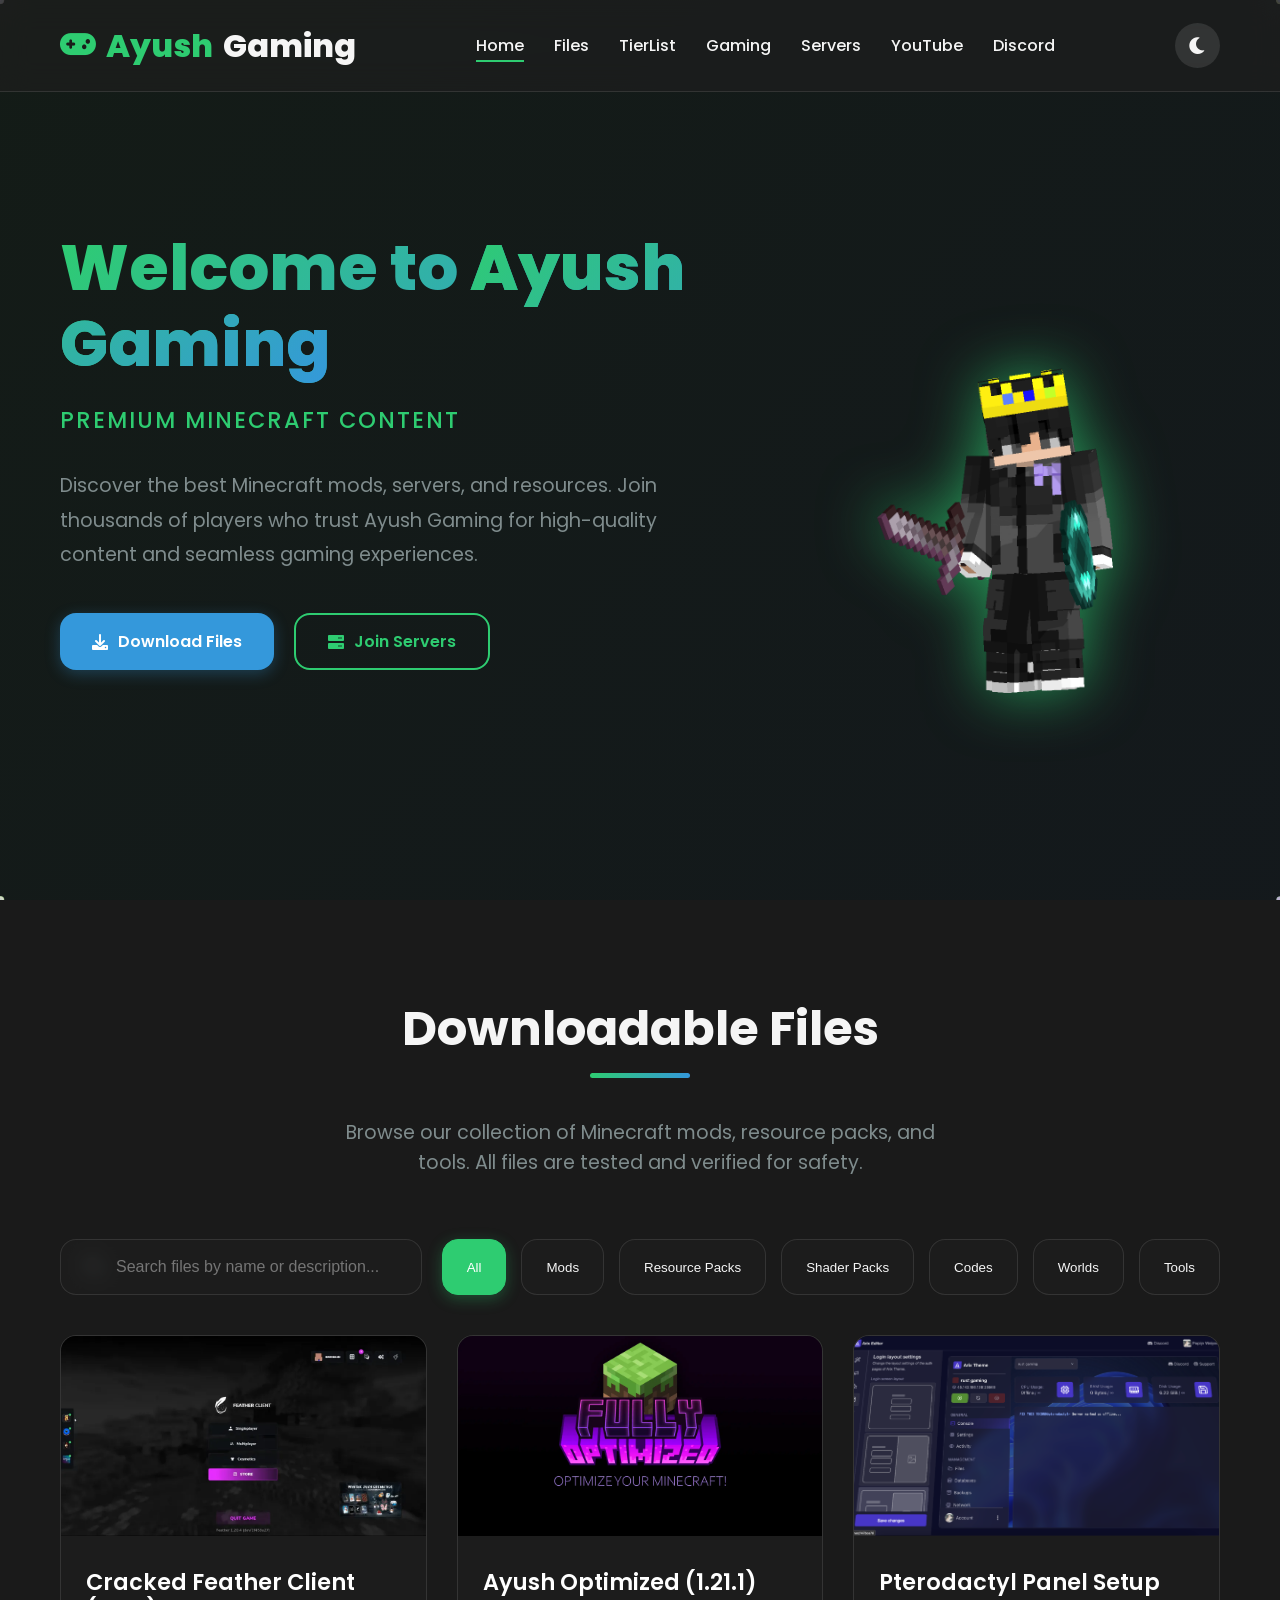
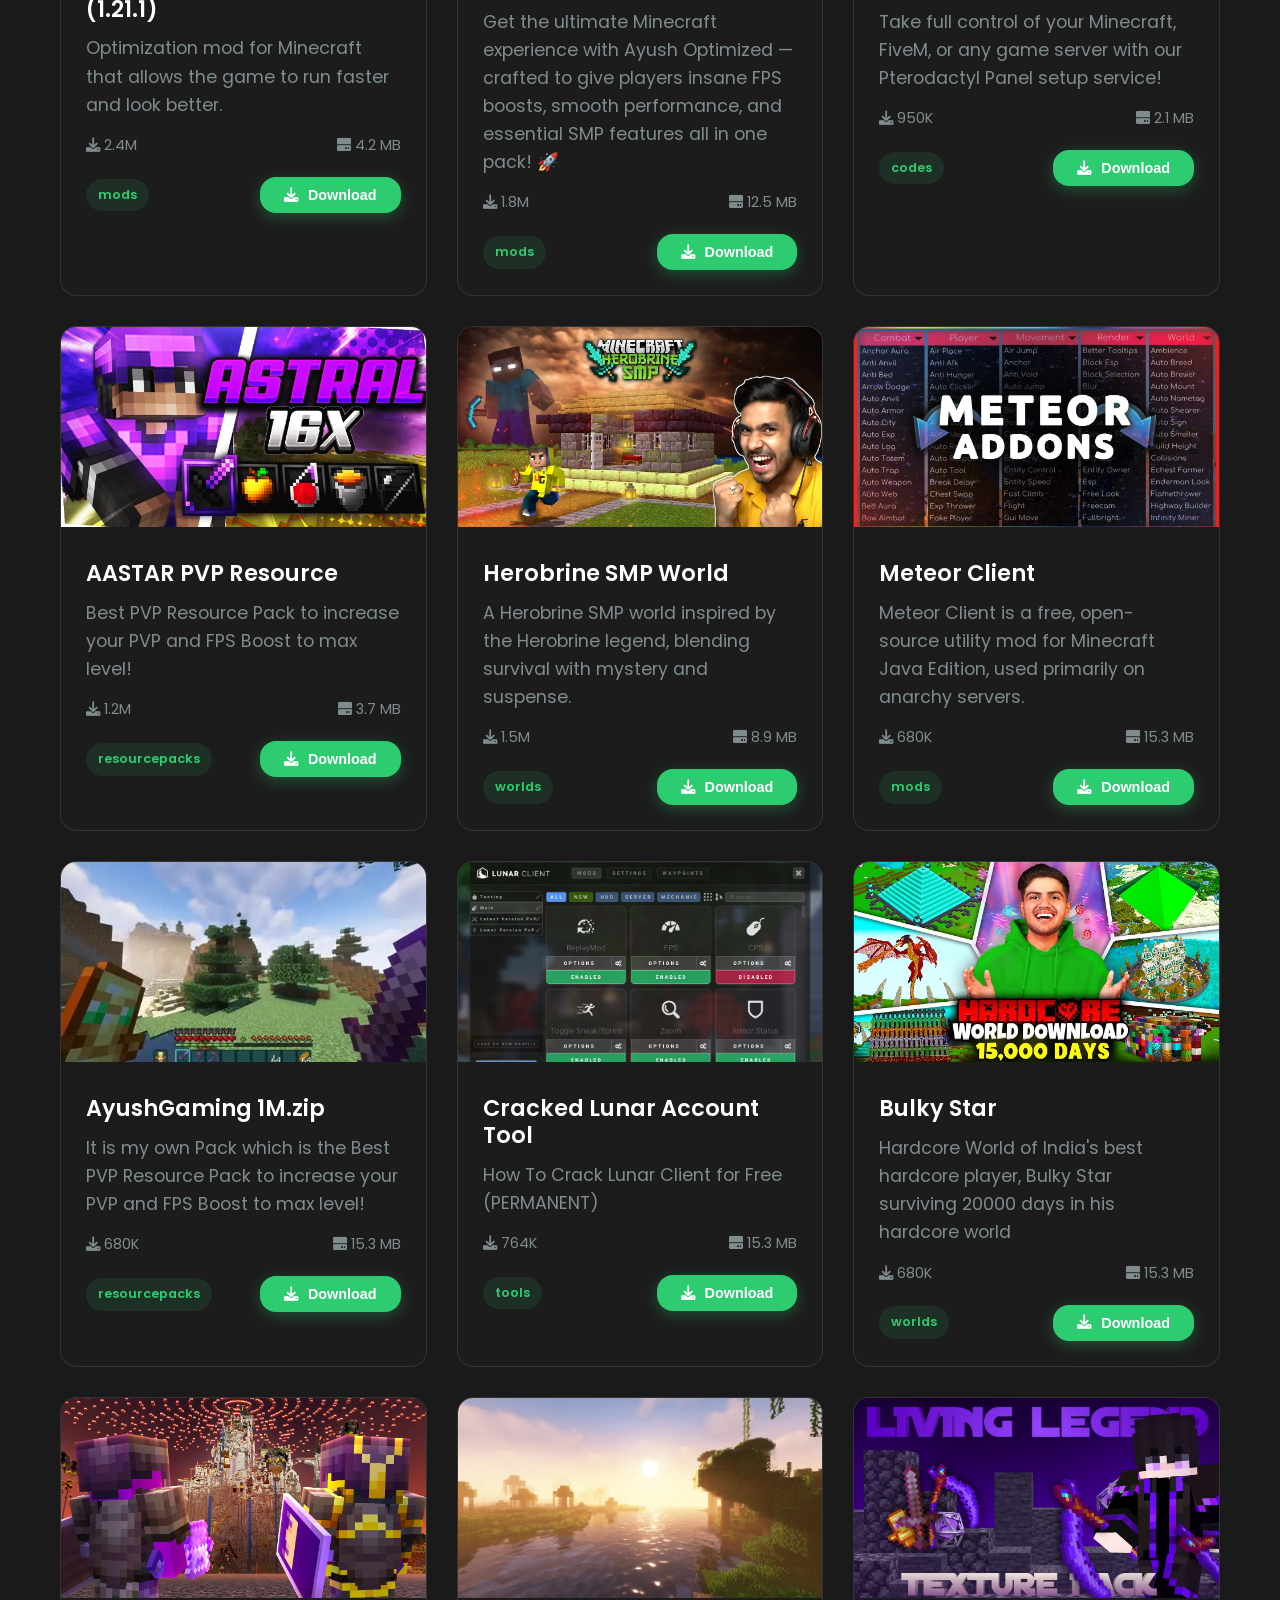
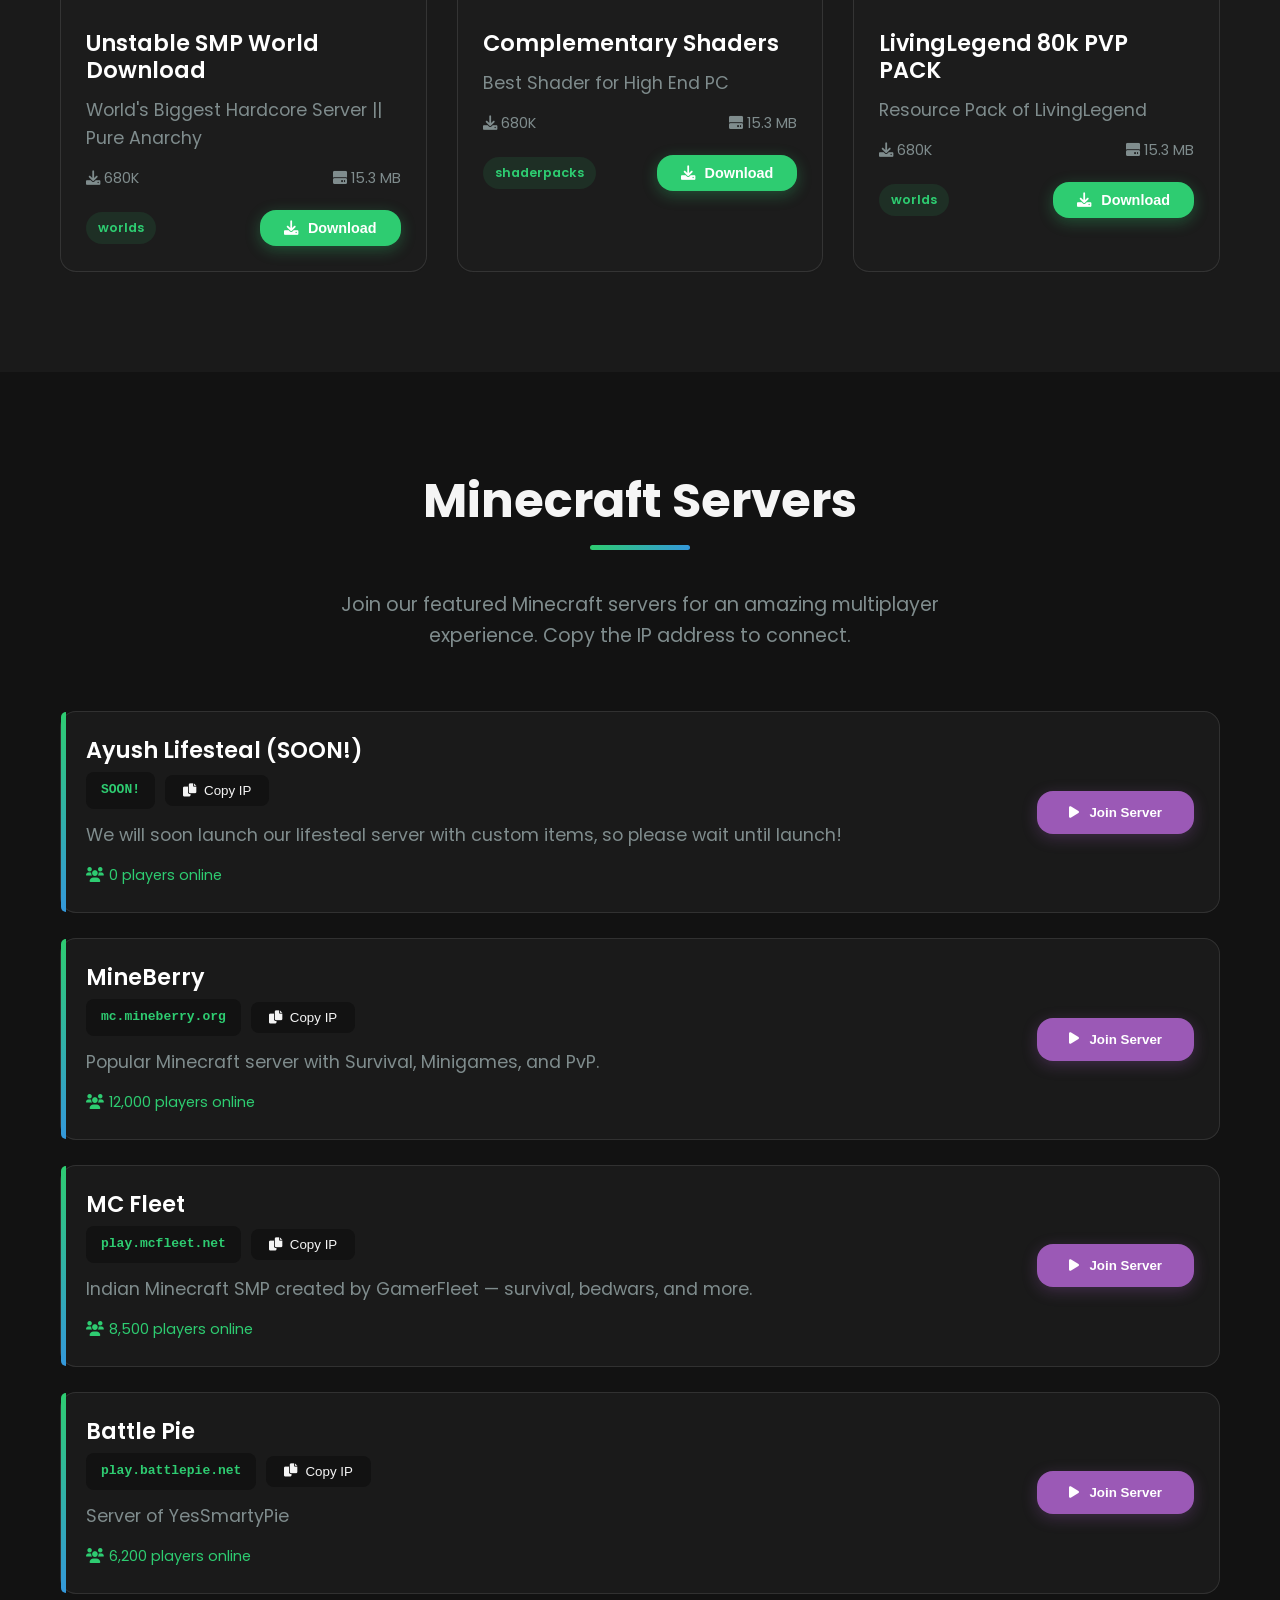
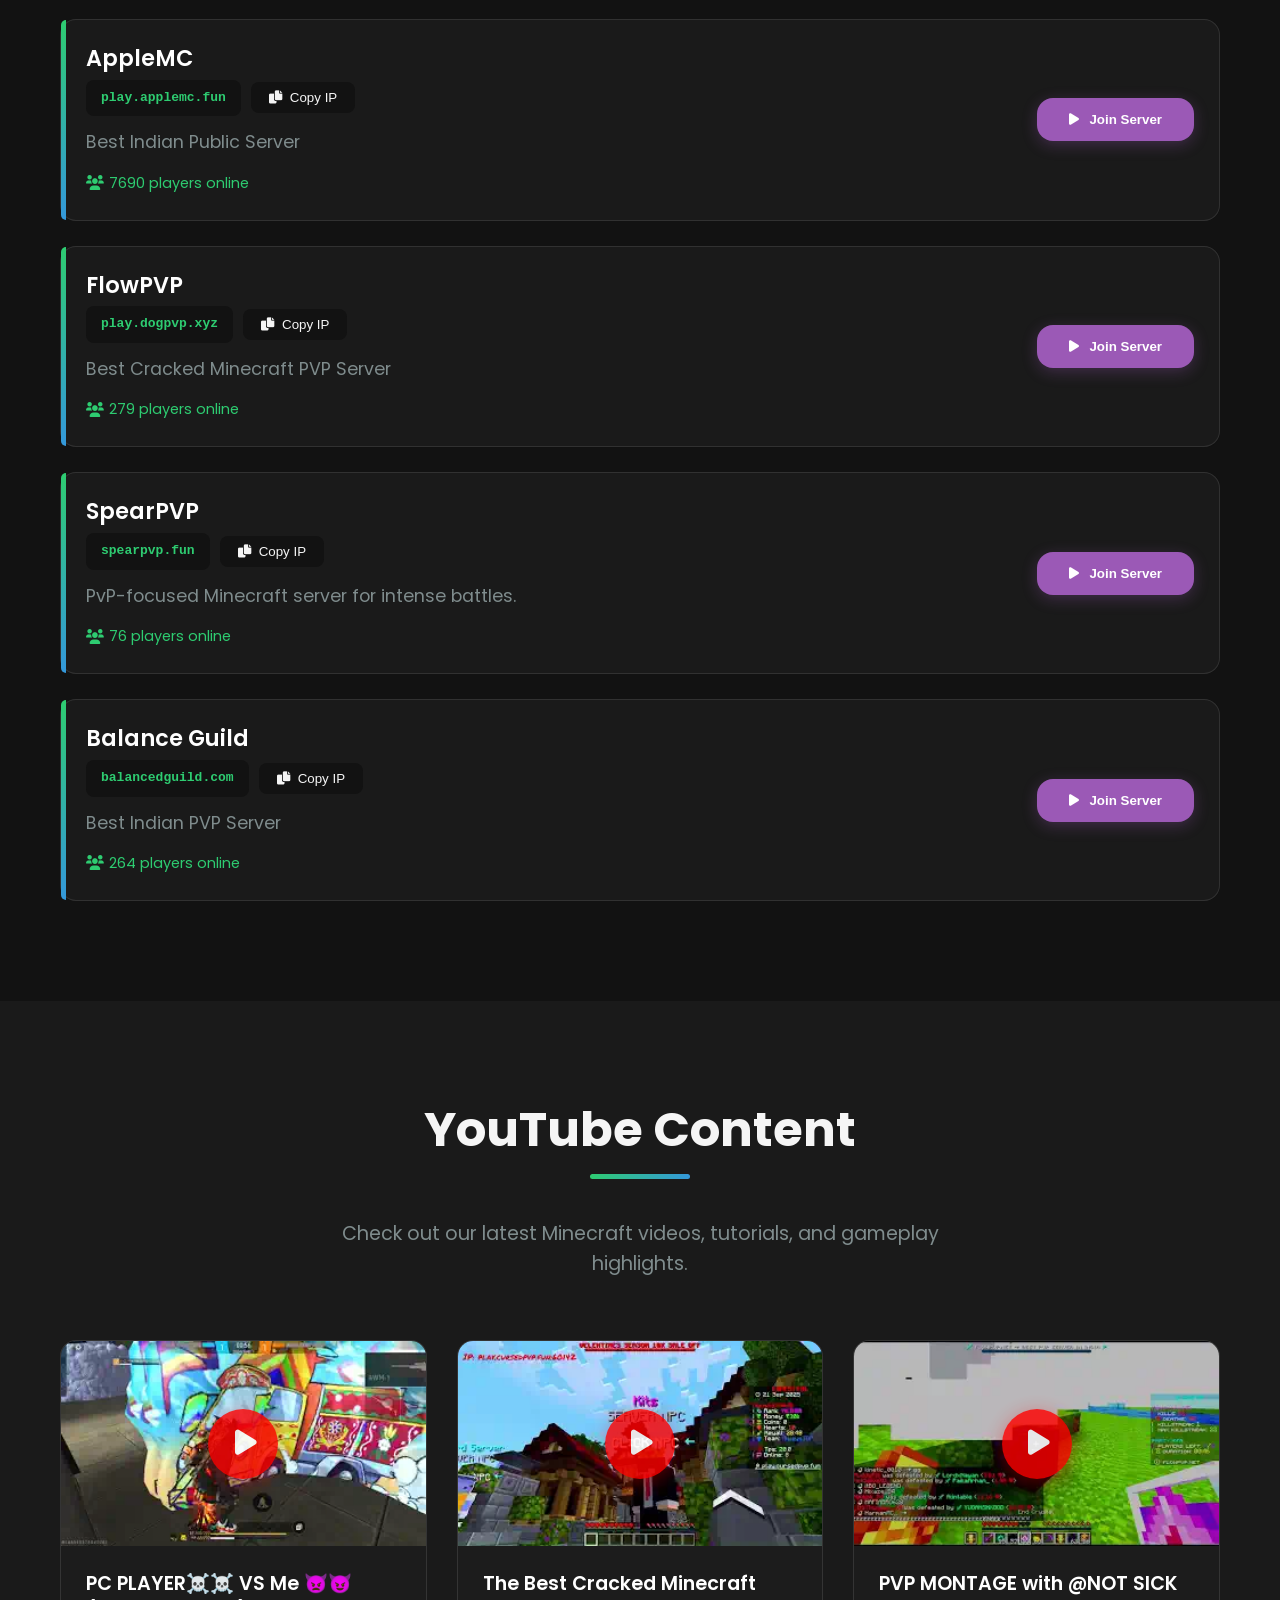
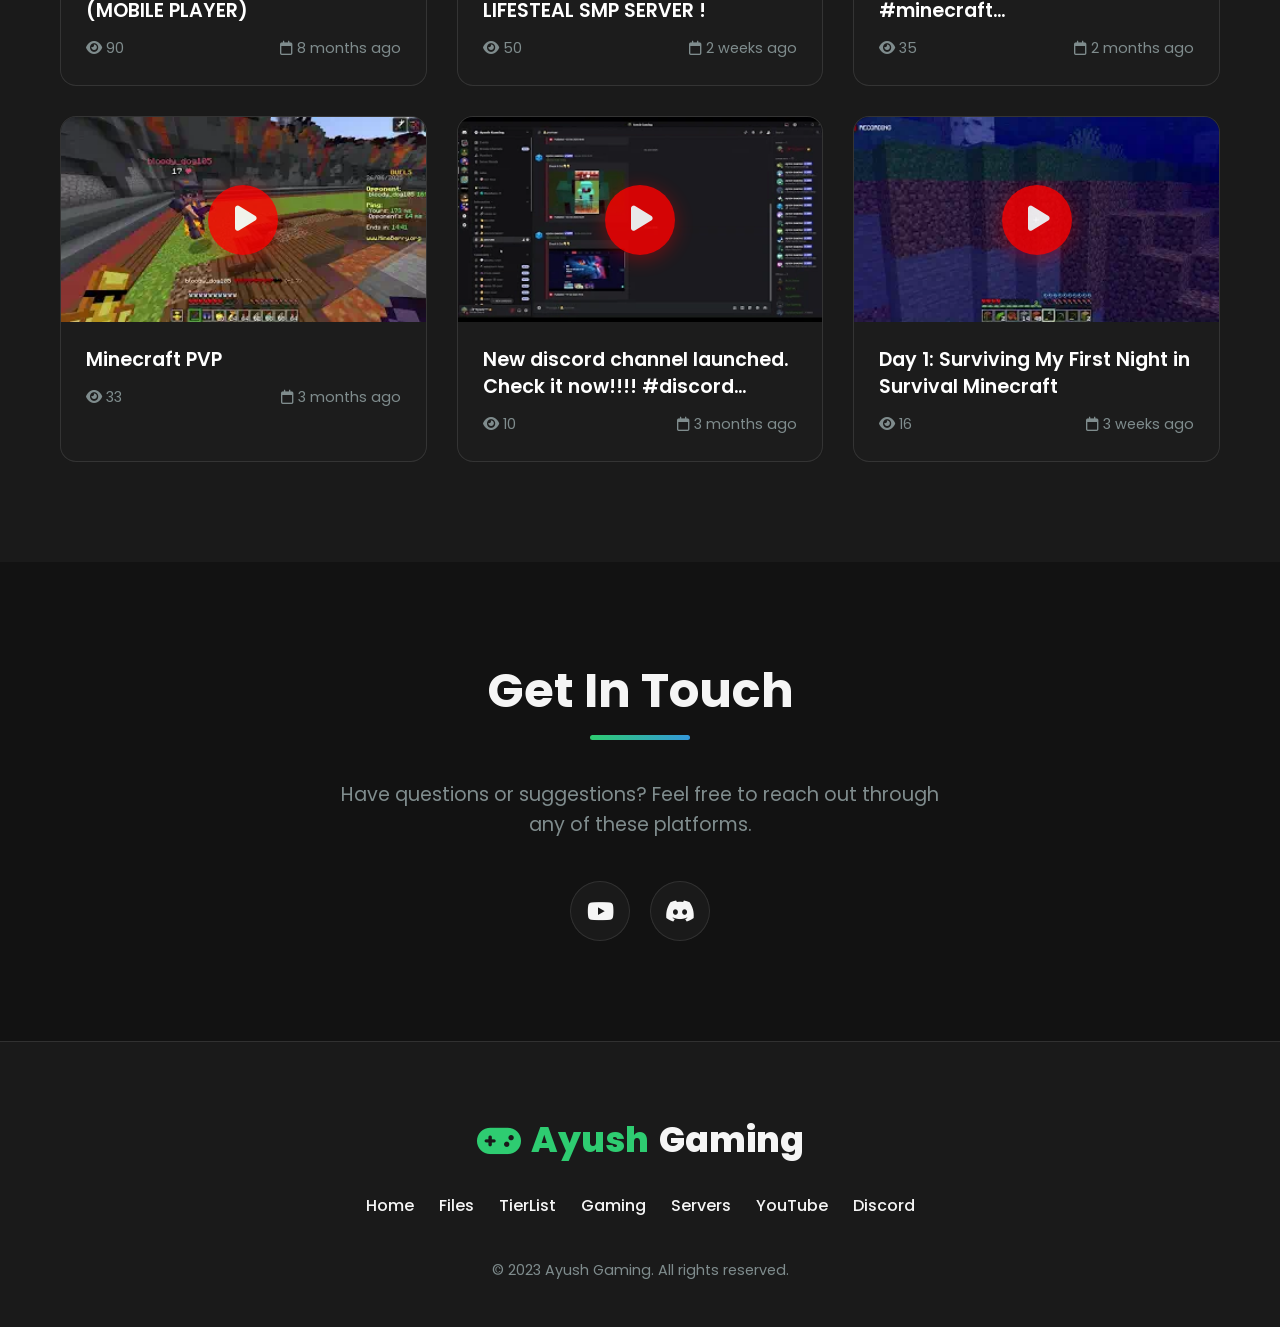
==== commit 67dc96db: "Update index.html" ====
--- a/index.html
+++ b/index.html
@@ -1831,6 +1831,21 @@
     </div>
 
     <script>
+        // PAGE DOEST NOT CLOSE -->
+        document.addEventListener("DOMContentLoaded", () => {
+    document.querySelectorAll("a[href]").forEach(link => {
+      const url = link.getAttribute("href");
+
+      if (
+        url &&
+        !url.startsWith("#") &&
+        !url.startsWith("javascript:")
+      ) {
+        link.setAttribute("target", "_blank");
+        link.setAttribute("rel", "noopener noreferrer");
+      }
+    });
+  });
         // ===== STATE VARIABLES =====
         let currentFilter = 'all';
         let currentSearch = '';
@@ -2662,3 +2677,4 @@
     </script>
 </body>
 </html>
+
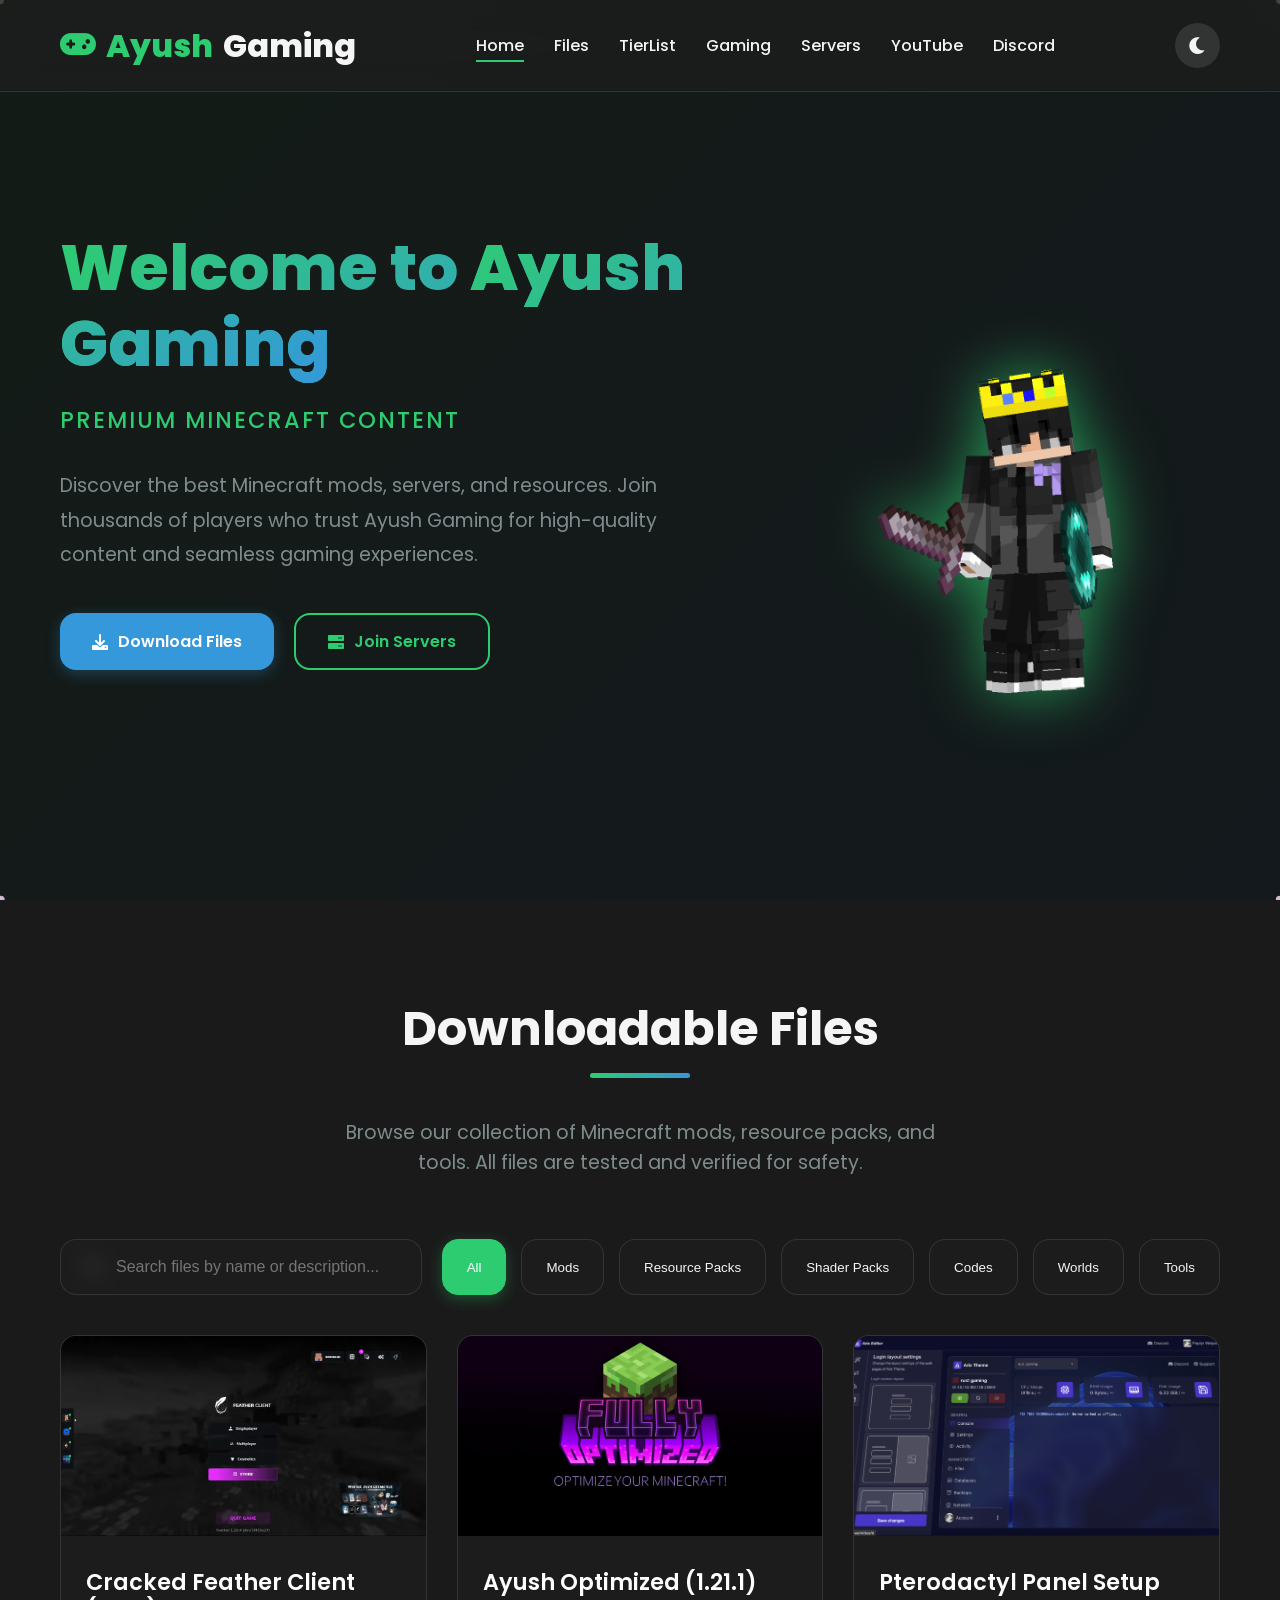
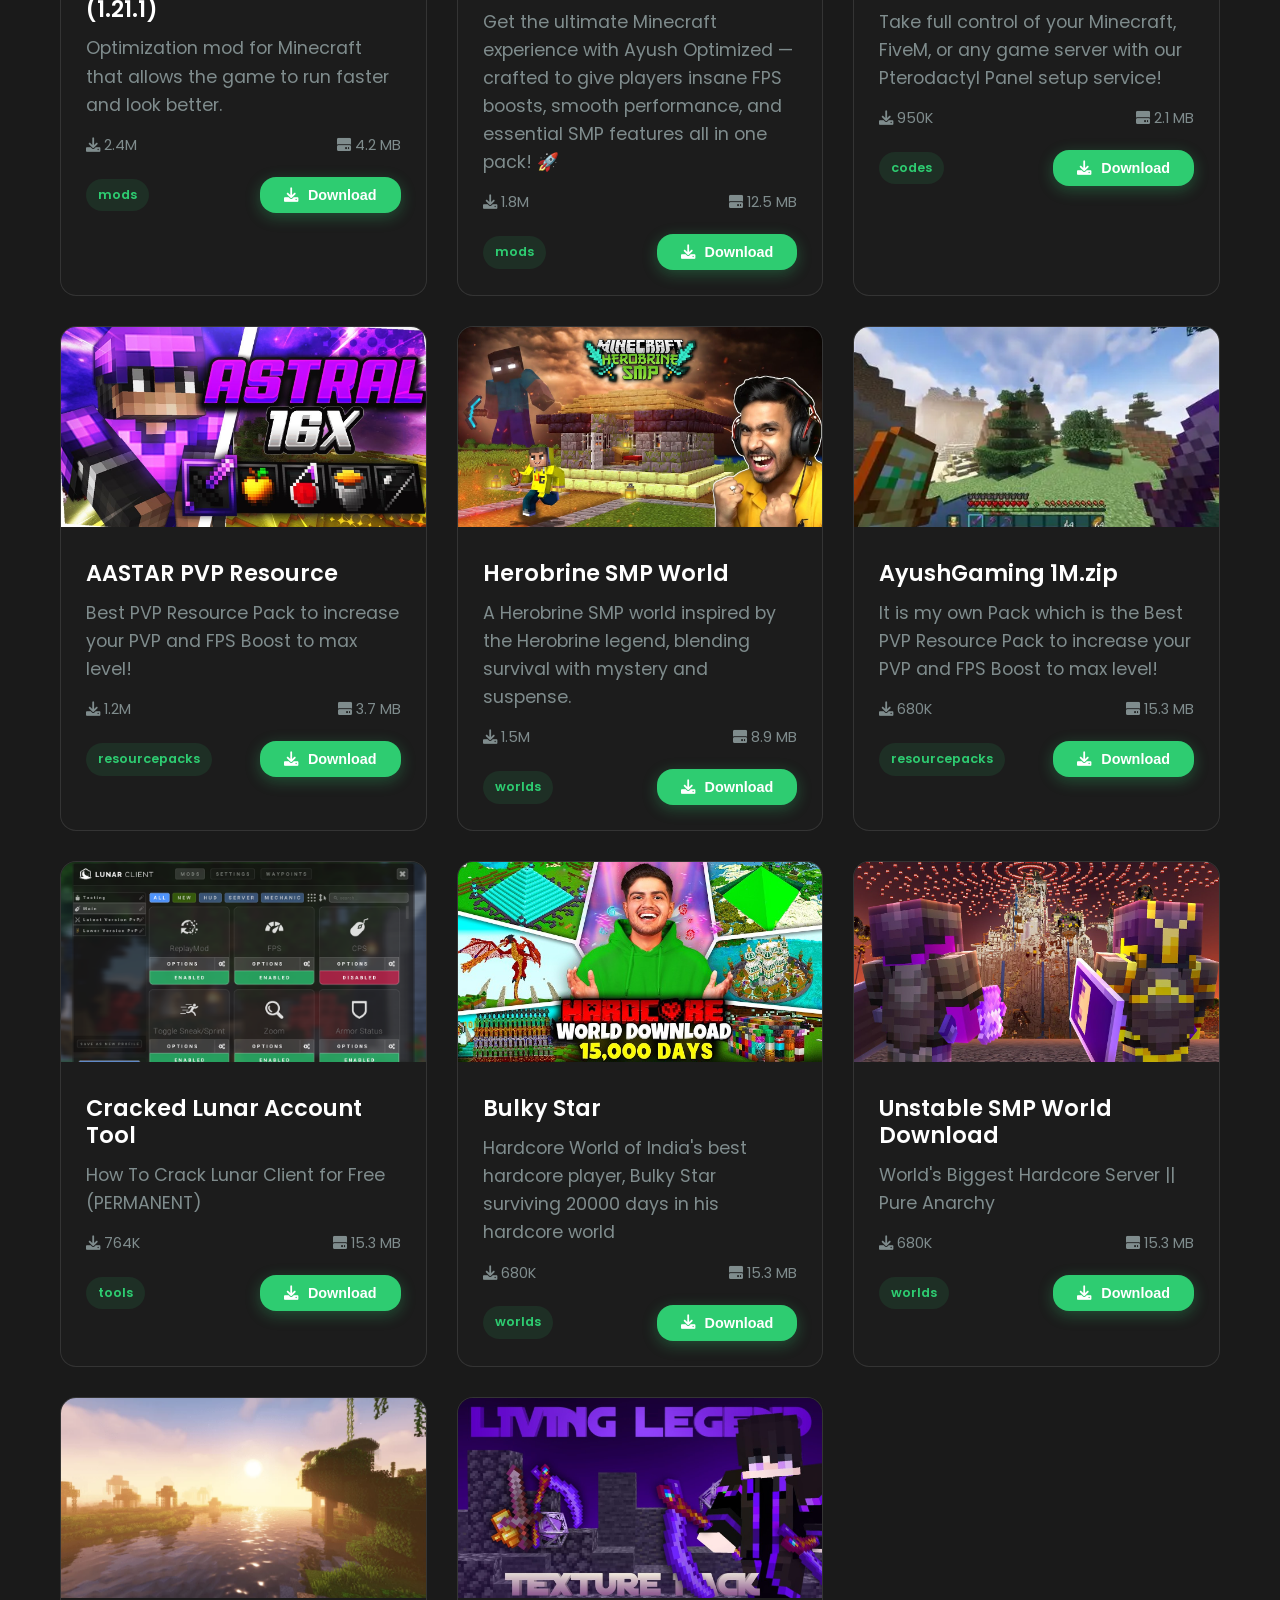
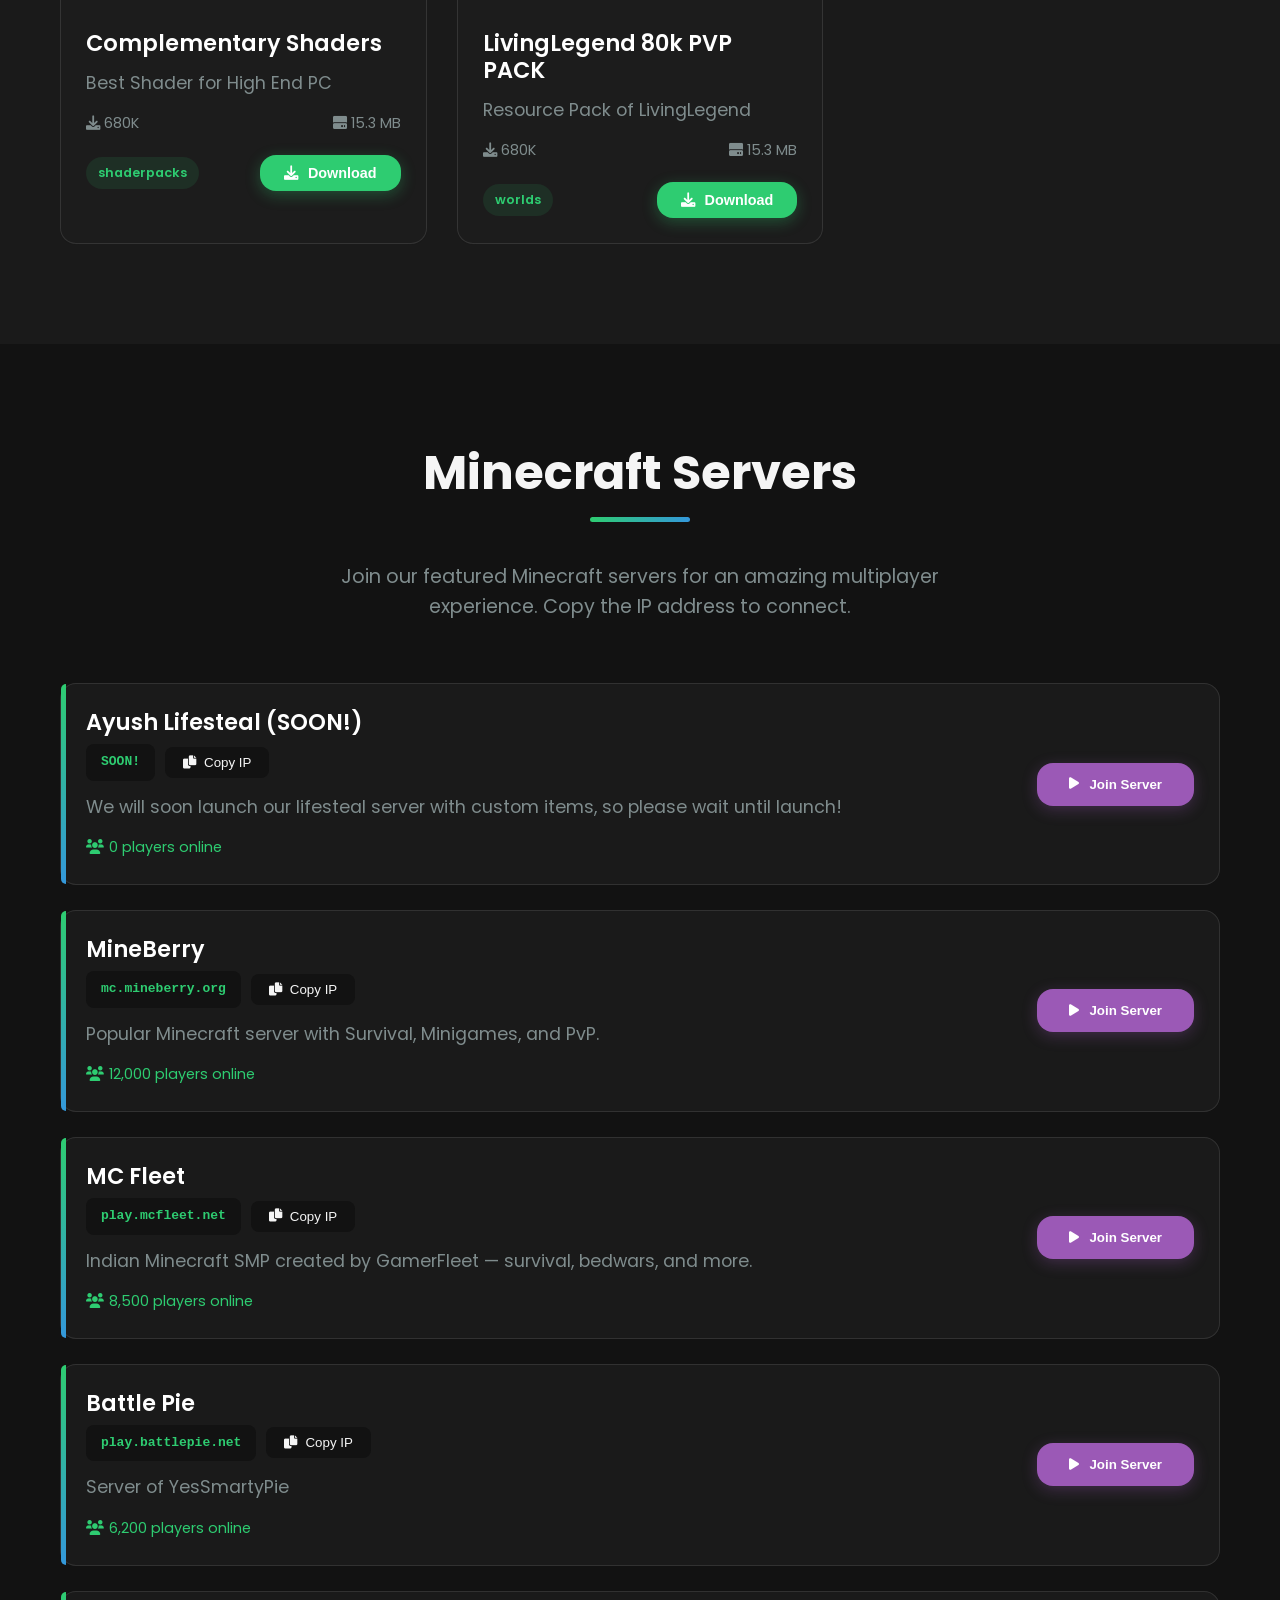
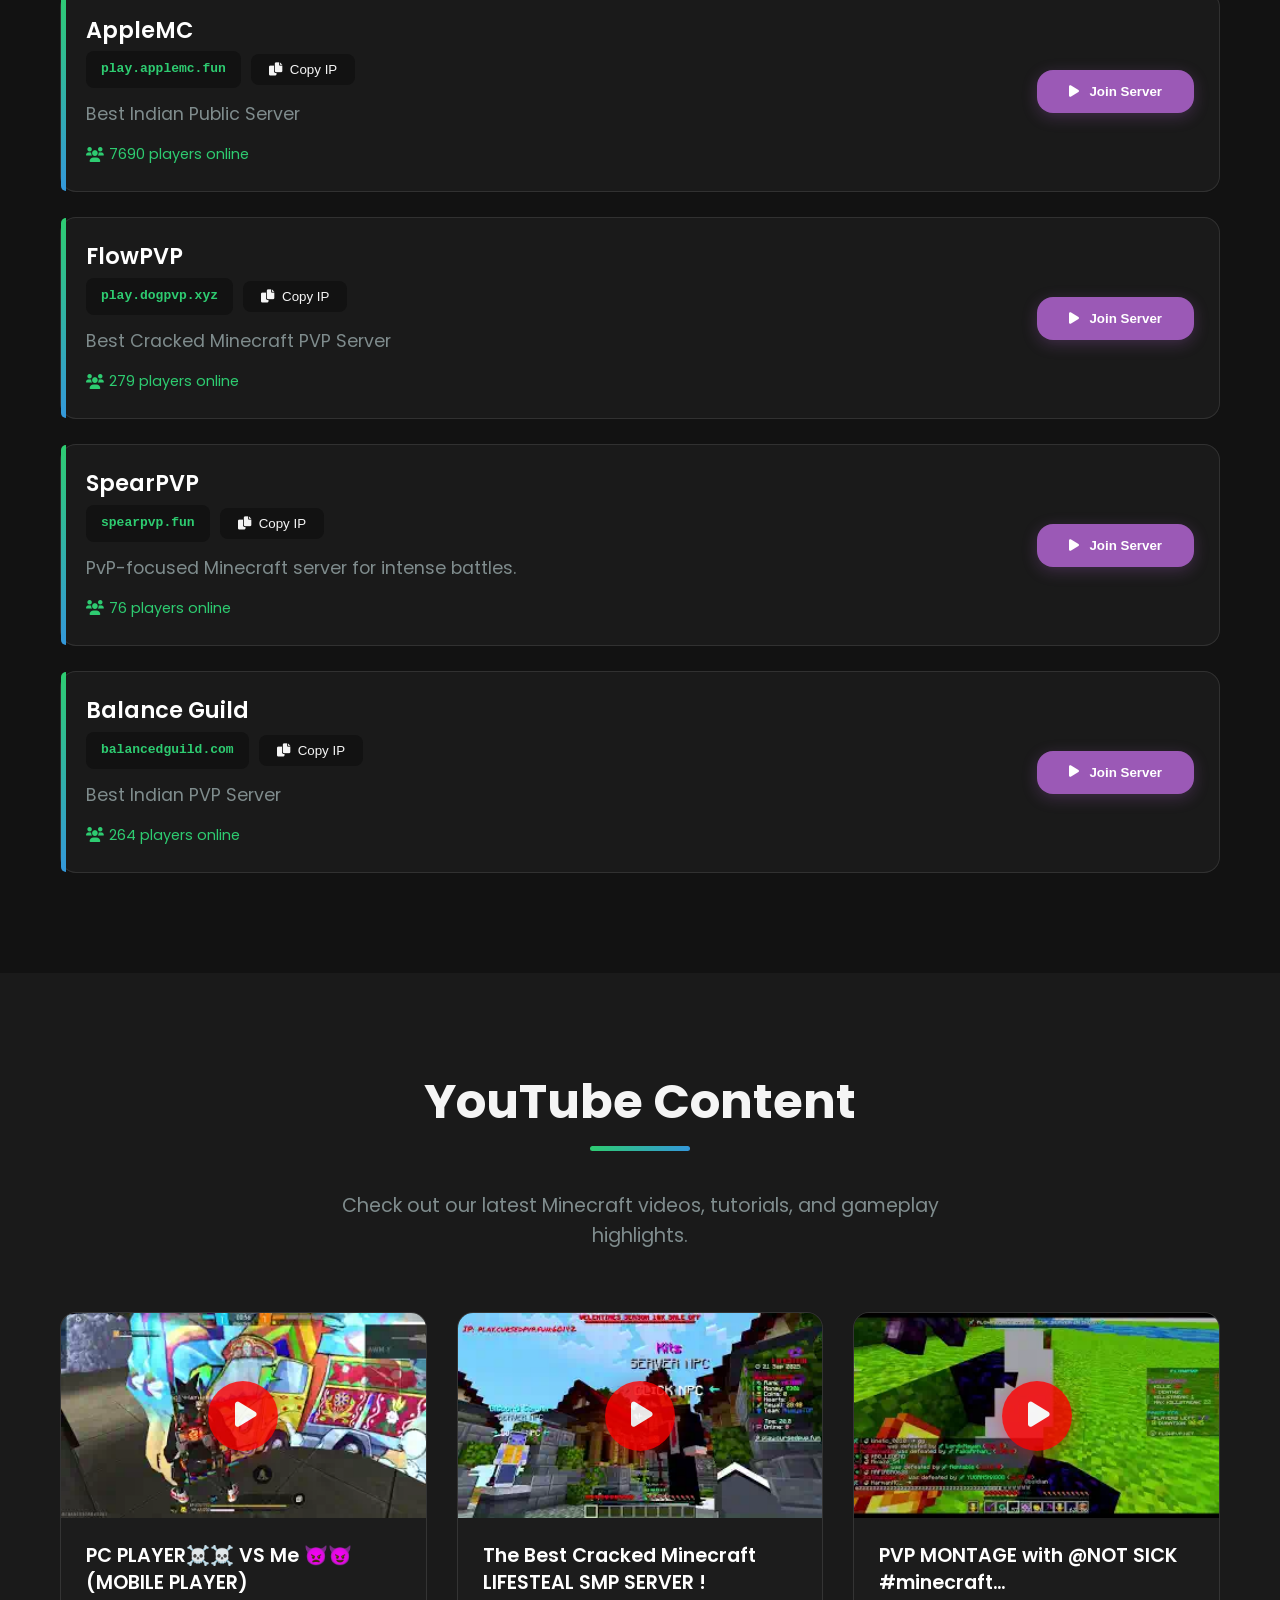
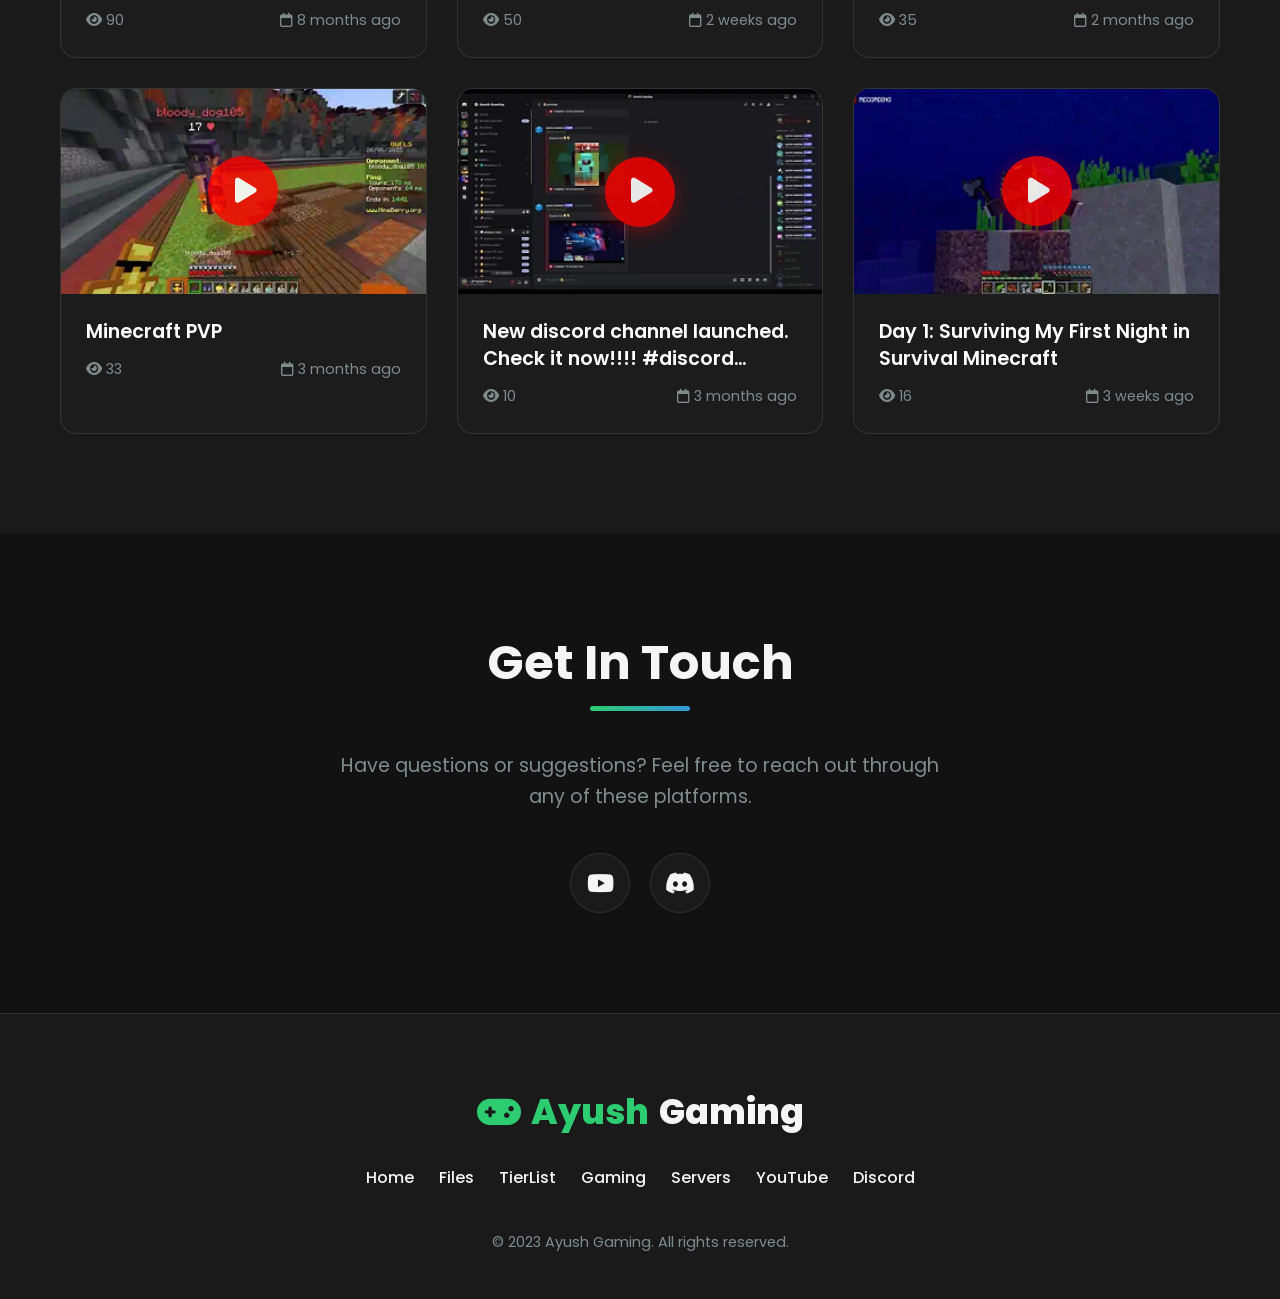
==== commit 00571ff2: "Update index.html" ====
--- a/index.html
+++ b/index.html
@@ -1927,17 +1927,6 @@
             fileUrl: "https://www.mediafire.com/file/pu49vqdsdywglei/Herobine+Smp+By+Ujjwal.zip/file"
         },
         {
-            id: 6,
-            title: "Meteor Client",
-            category: "mods",
-            description: "Meteor Client is a free, open-source utility mod for Minecraft Java Edition, used primarily on anarchy servers.",
-            downloads: "680K",
-            image: "./images/code6.jpg",
-            fileSize: "15.3 MB",
-            version: "2.0",
-            fileUrl: "meteorclient.zip"
-        },
-        {
             id: 7,
             title: "AyushGaming 1M.zip",
             category: "resourcepacks",
@@ -2678,3 +2667,4 @@
 </body>
 </html>
 
+
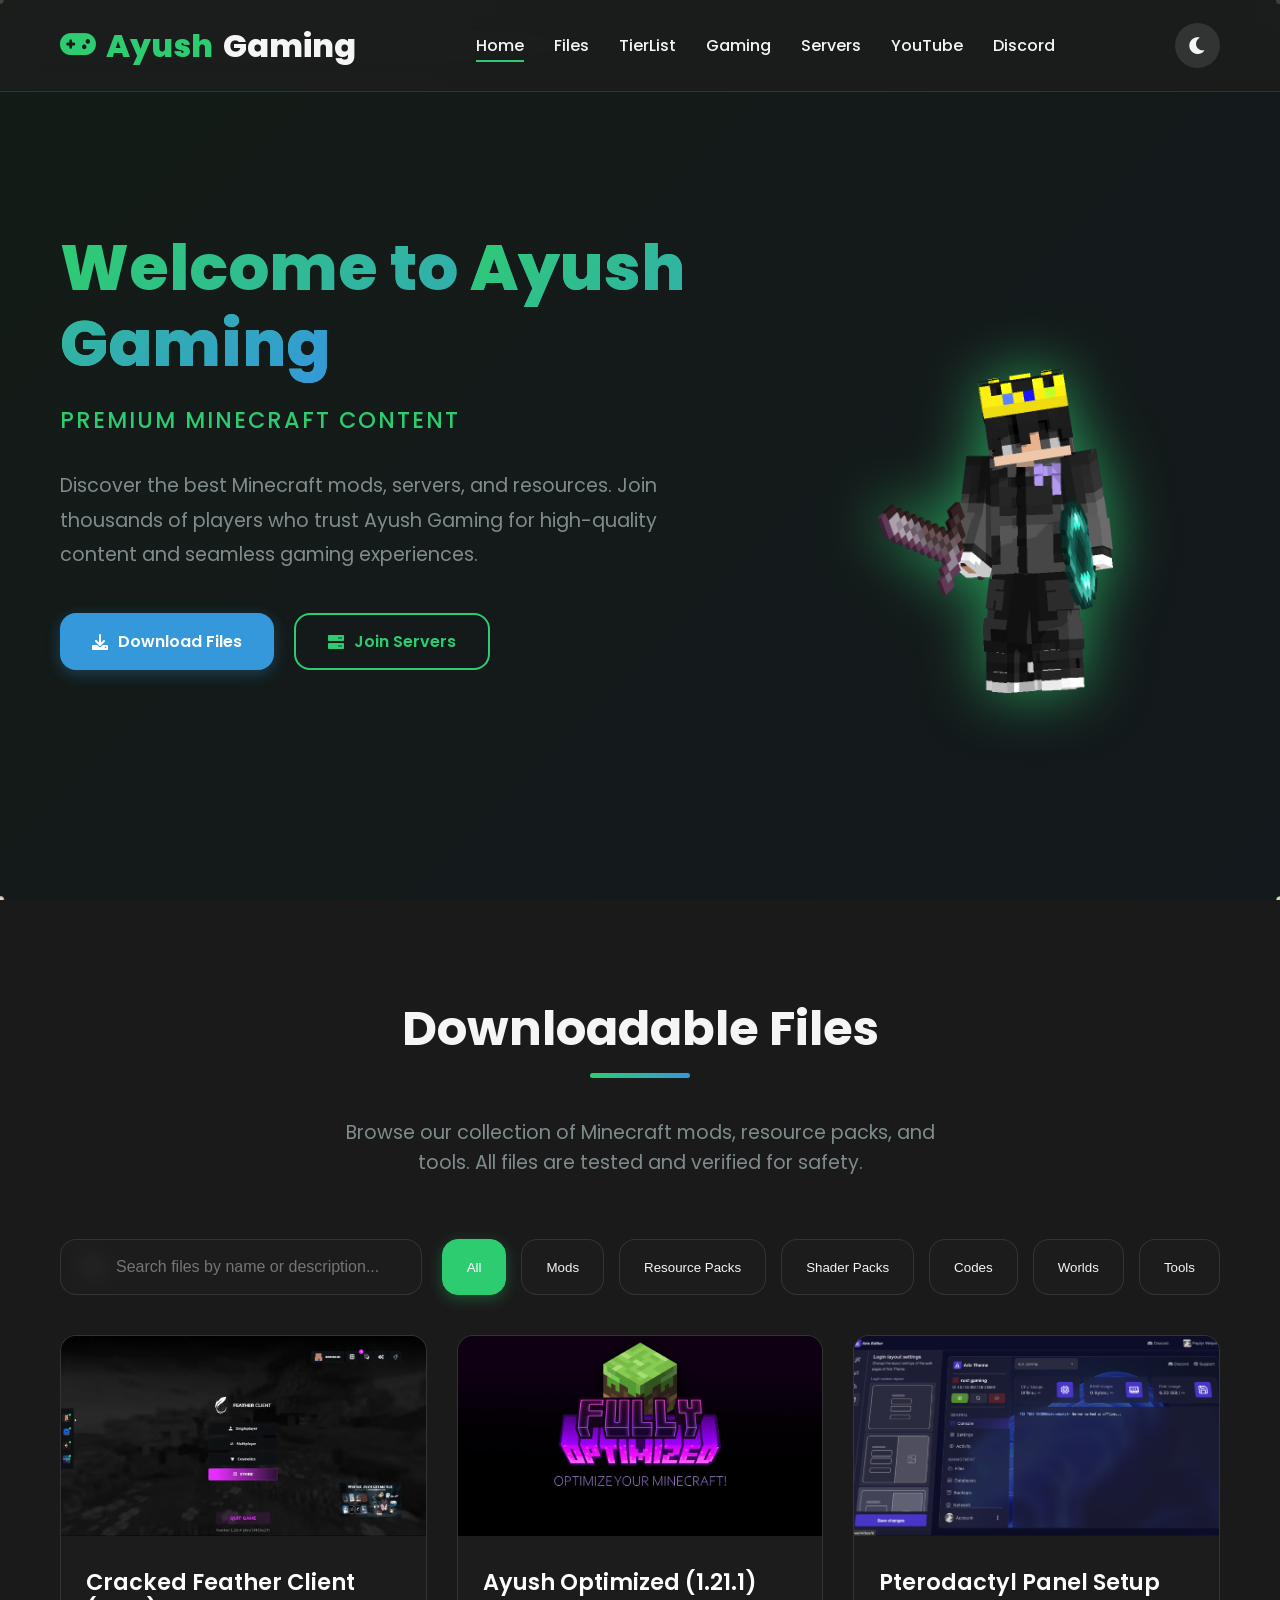
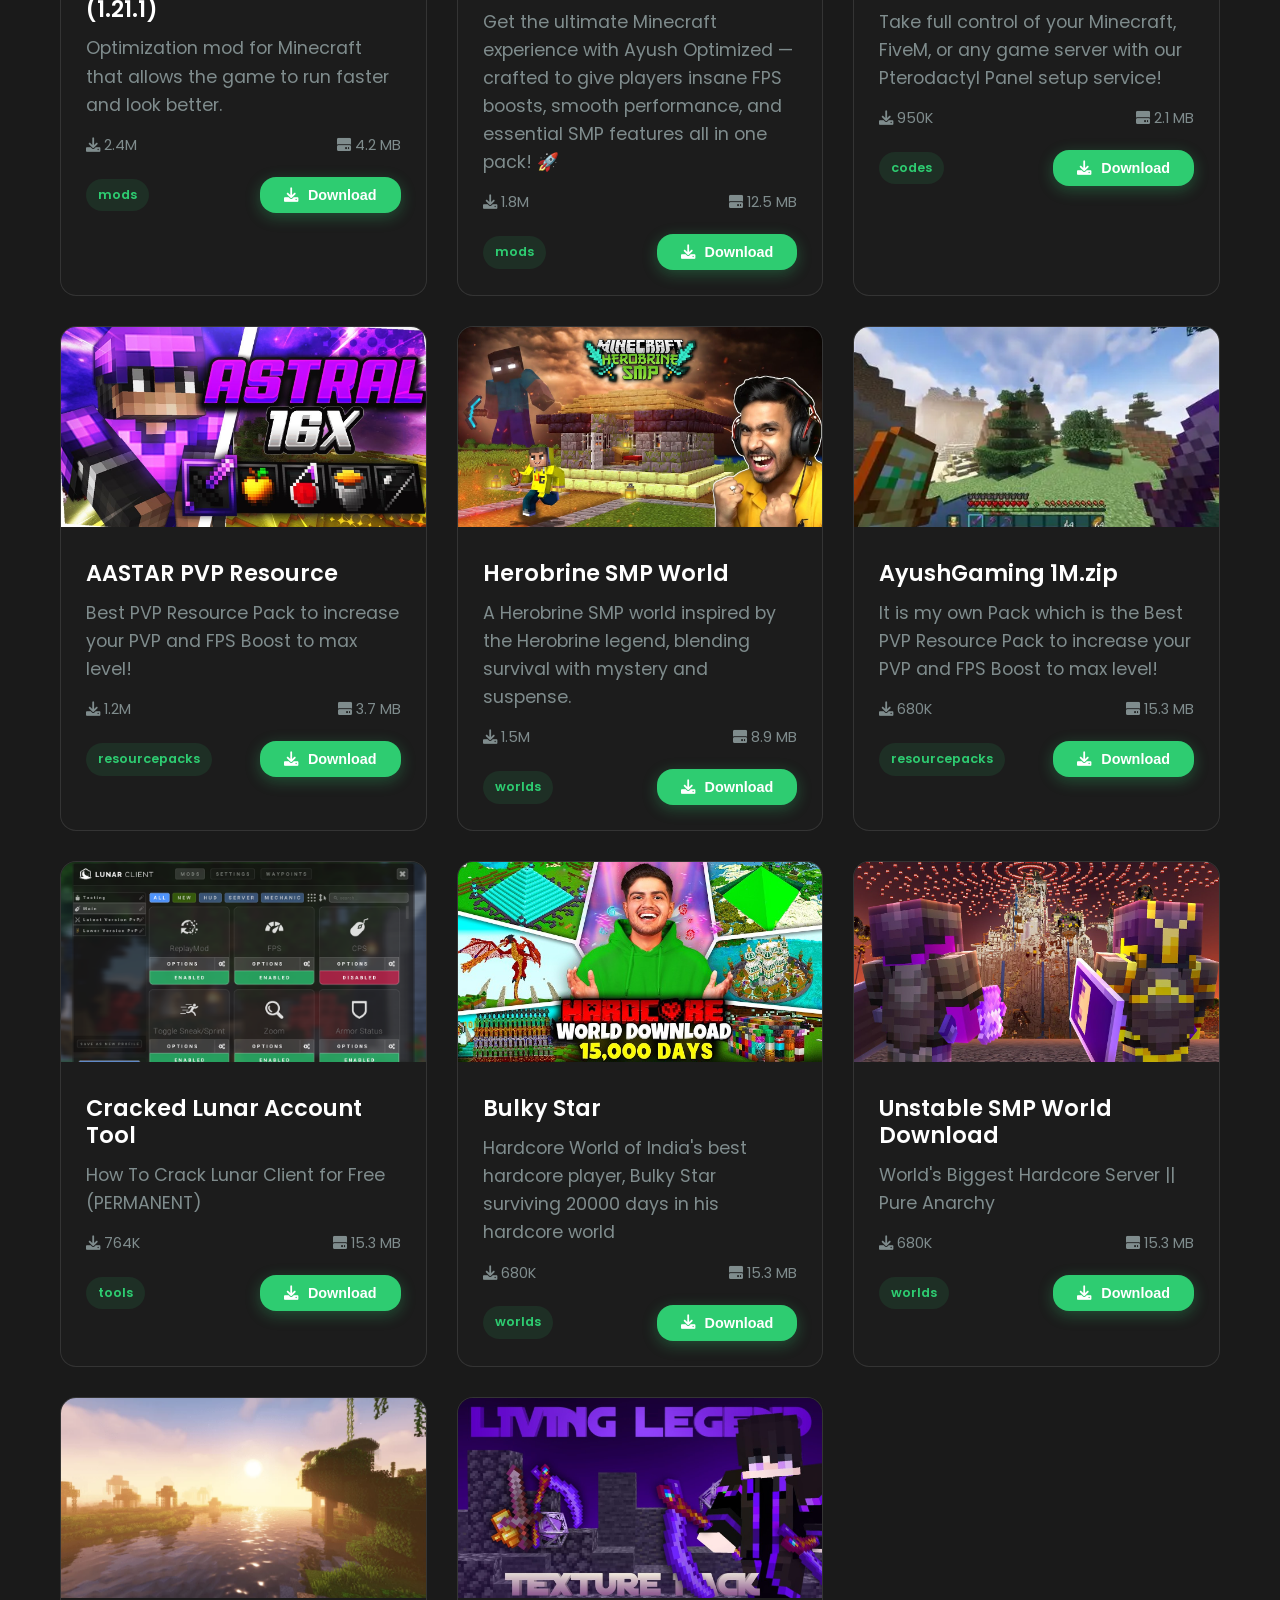
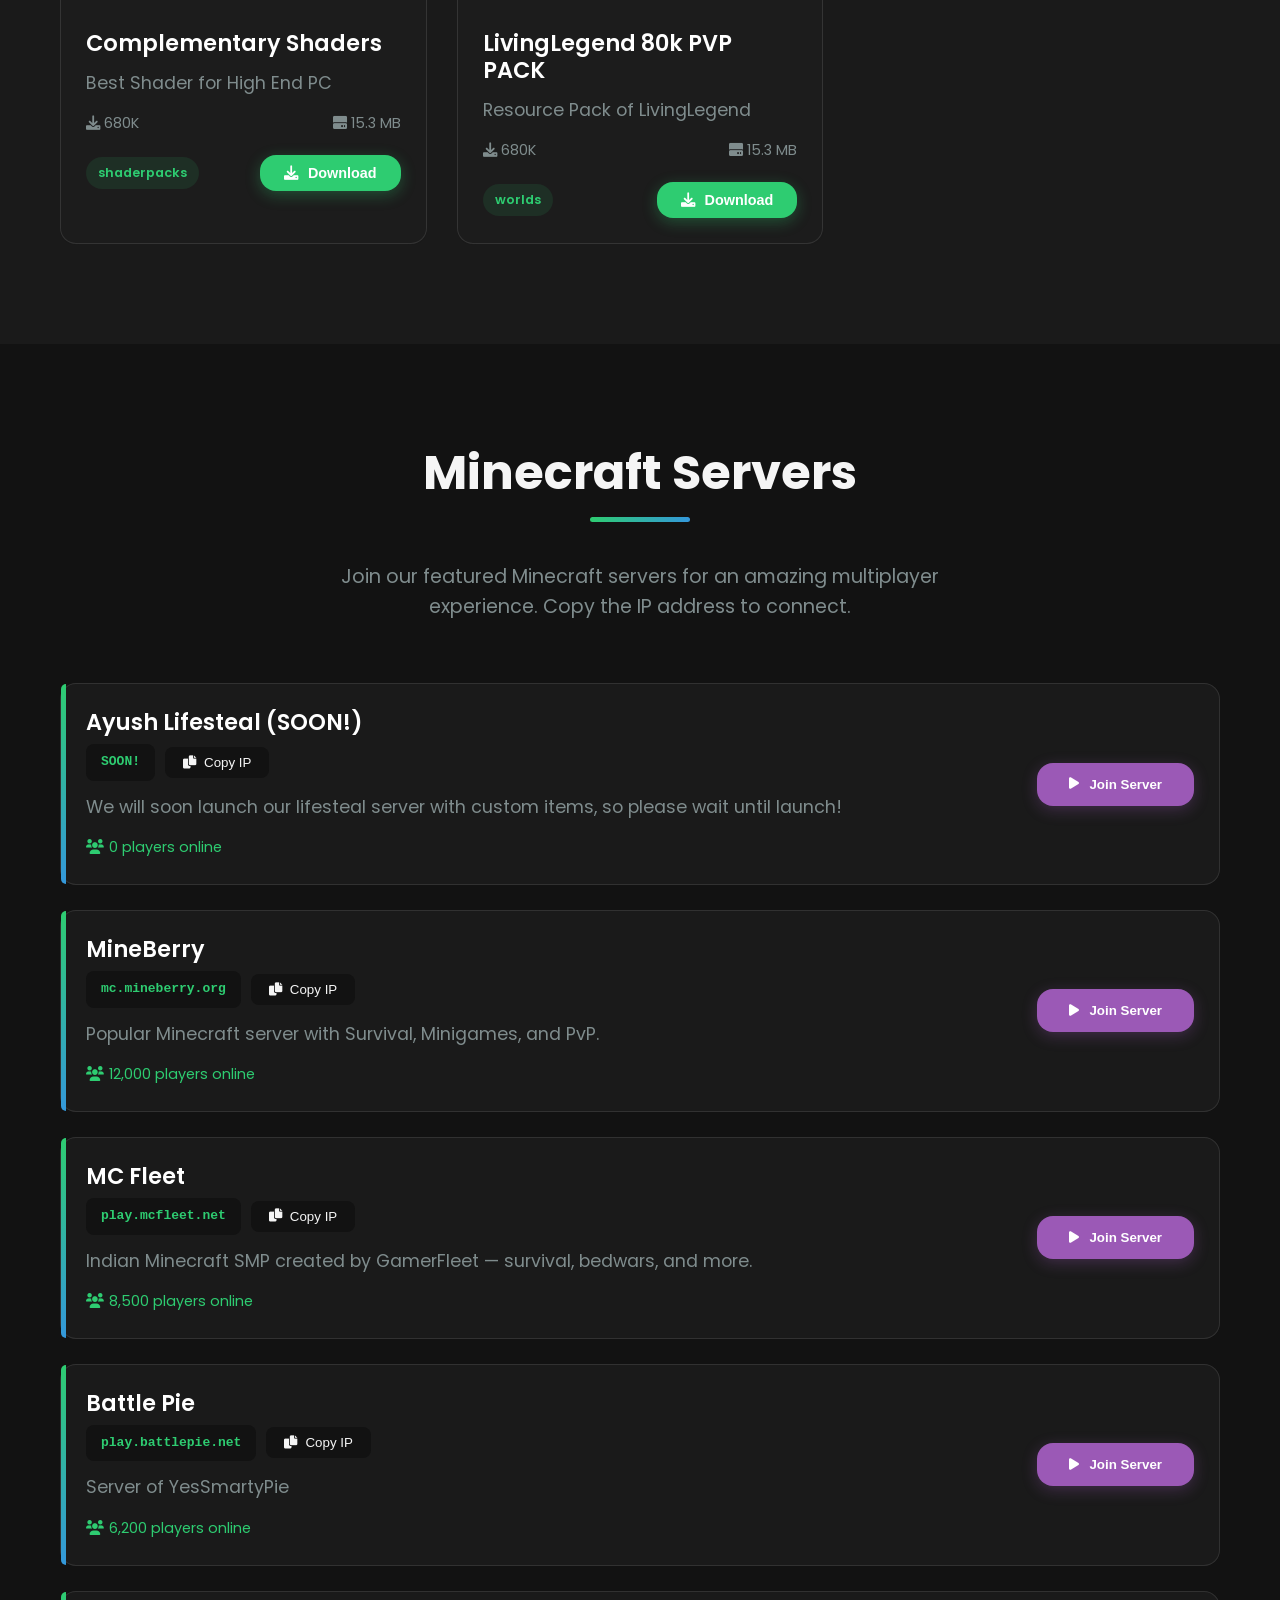
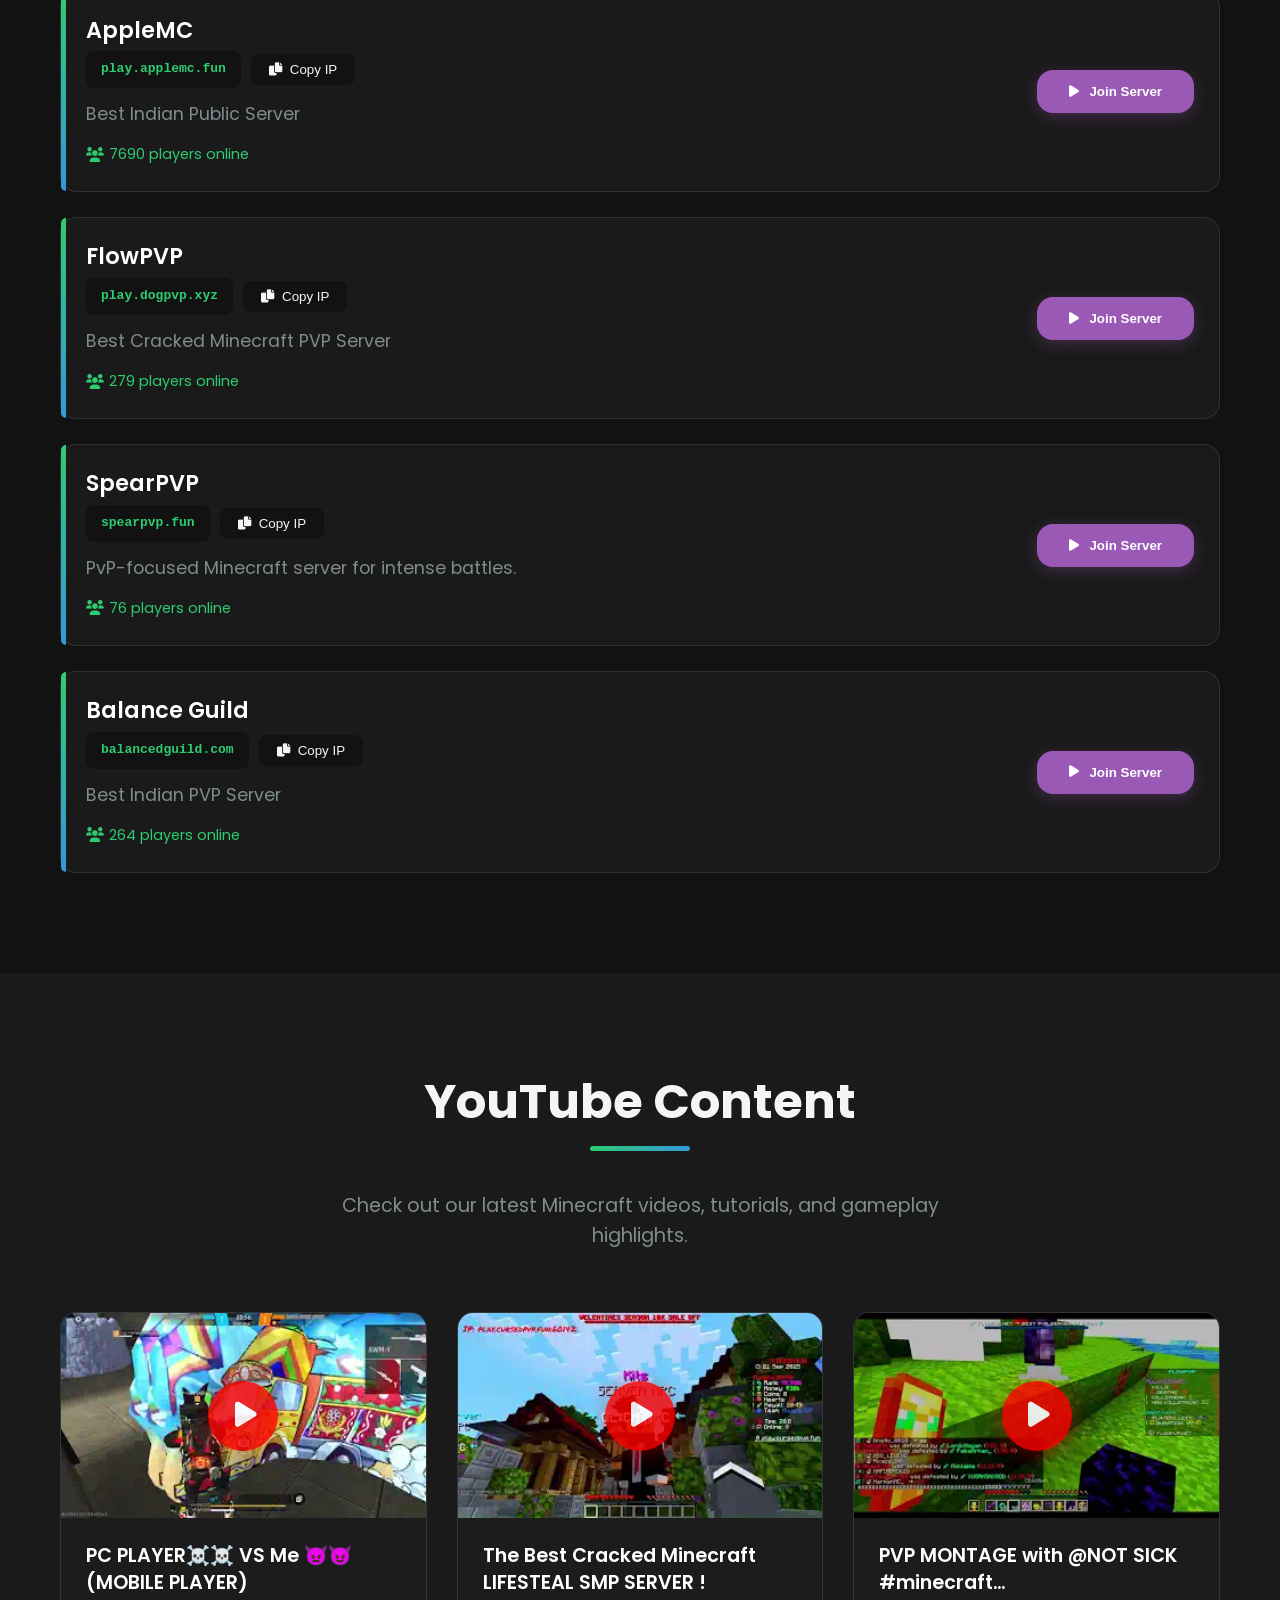
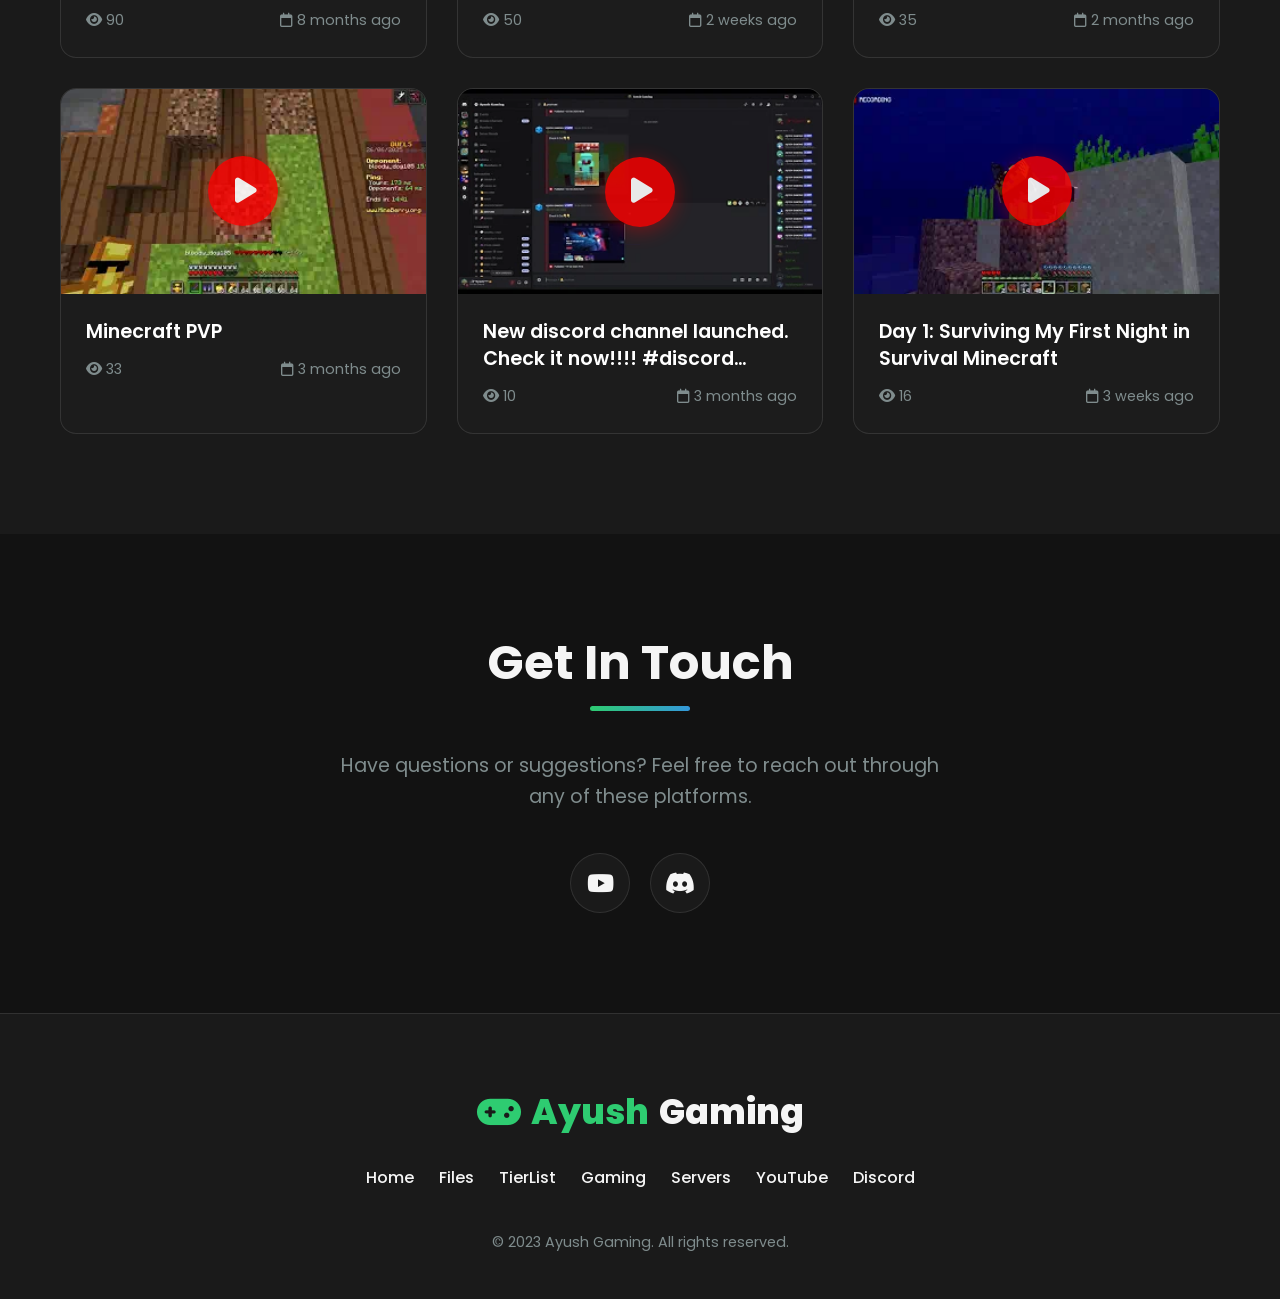
==== commit 0c3916d8: "Update index.html" ====
--- a/index.html
+++ b/index.html
@@ -1542,7 +1542,7 @@
                 <li><a href="games.html" rel="noopener noreferrer">Gaming</a></li>
                 <li><a href="#servers">Servers</a></li>
                 <li><a href="https://youtube.com/@ayushgaming2012?si=TgKToAS-1C94JuhG">YouTube</a></li>
-                <li><a href="https://discord.gg/9y5DjZCAjb">Discord</a></li>
+                <li><a href="#">Discord</a></li>
             </ul>
             
             <button class="desktop-theme-toggle" id="desktop-theme-toggle">
@@ -1646,7 +1646,7 @@
                 </a>
             </li>
             <li>
-                <a href="https://discord.gg/9y5DjZCAjb" class="mobile-nav-link" target="_blank" rel="noopener noreferrer">
+                <a href="#" class="mobile-nav-link" target="_blank" rel="noopener noreferrer">
                     <div class="mobile-nav-icon discord-icon">
                         <i class="fab fa-discord"></i>
                     </div>
@@ -1674,7 +1674,7 @@
                 <a href="https://youtube.com/@ayushgaming2012?si=TgKToAS-1C94JuhG" class="mobile-social-link youtube-link" target="_blank" rel="noopener noreferrer">
                     <i class="fab fa-youtube"></i>
                 </a>
-                <a href="https://discord.gg/9y5DjZCAjb" class="mobile-social-link discord-link" target="_blank" rel="noopener noreferrer">
+                <a href="#" class="mobile-social-link discord-link" target="_blank" rel="noopener noreferrer">
                     <i class="fab fa-discord"></i>
                 </a>
             </div>
@@ -1815,7 +1815,7 @@
                 <a href="games.html" target="_blank" rel="noopener noreferrer">Gaming</a>
                 <a href="#servers">Servers</a>
                 <a href="https://youtube.com/@ayushgaming2012?si=TgKToAS-1C94JuhG">YouTube</a>
-                <a href="https://discord.gg/9y5DjZCAjb">Discord</a>
+                <a href="#">Discord</a>
             </div>
             
             <p class="copyright">
@@ -2668,3 +2668,4 @@
 </html>
 
 
+
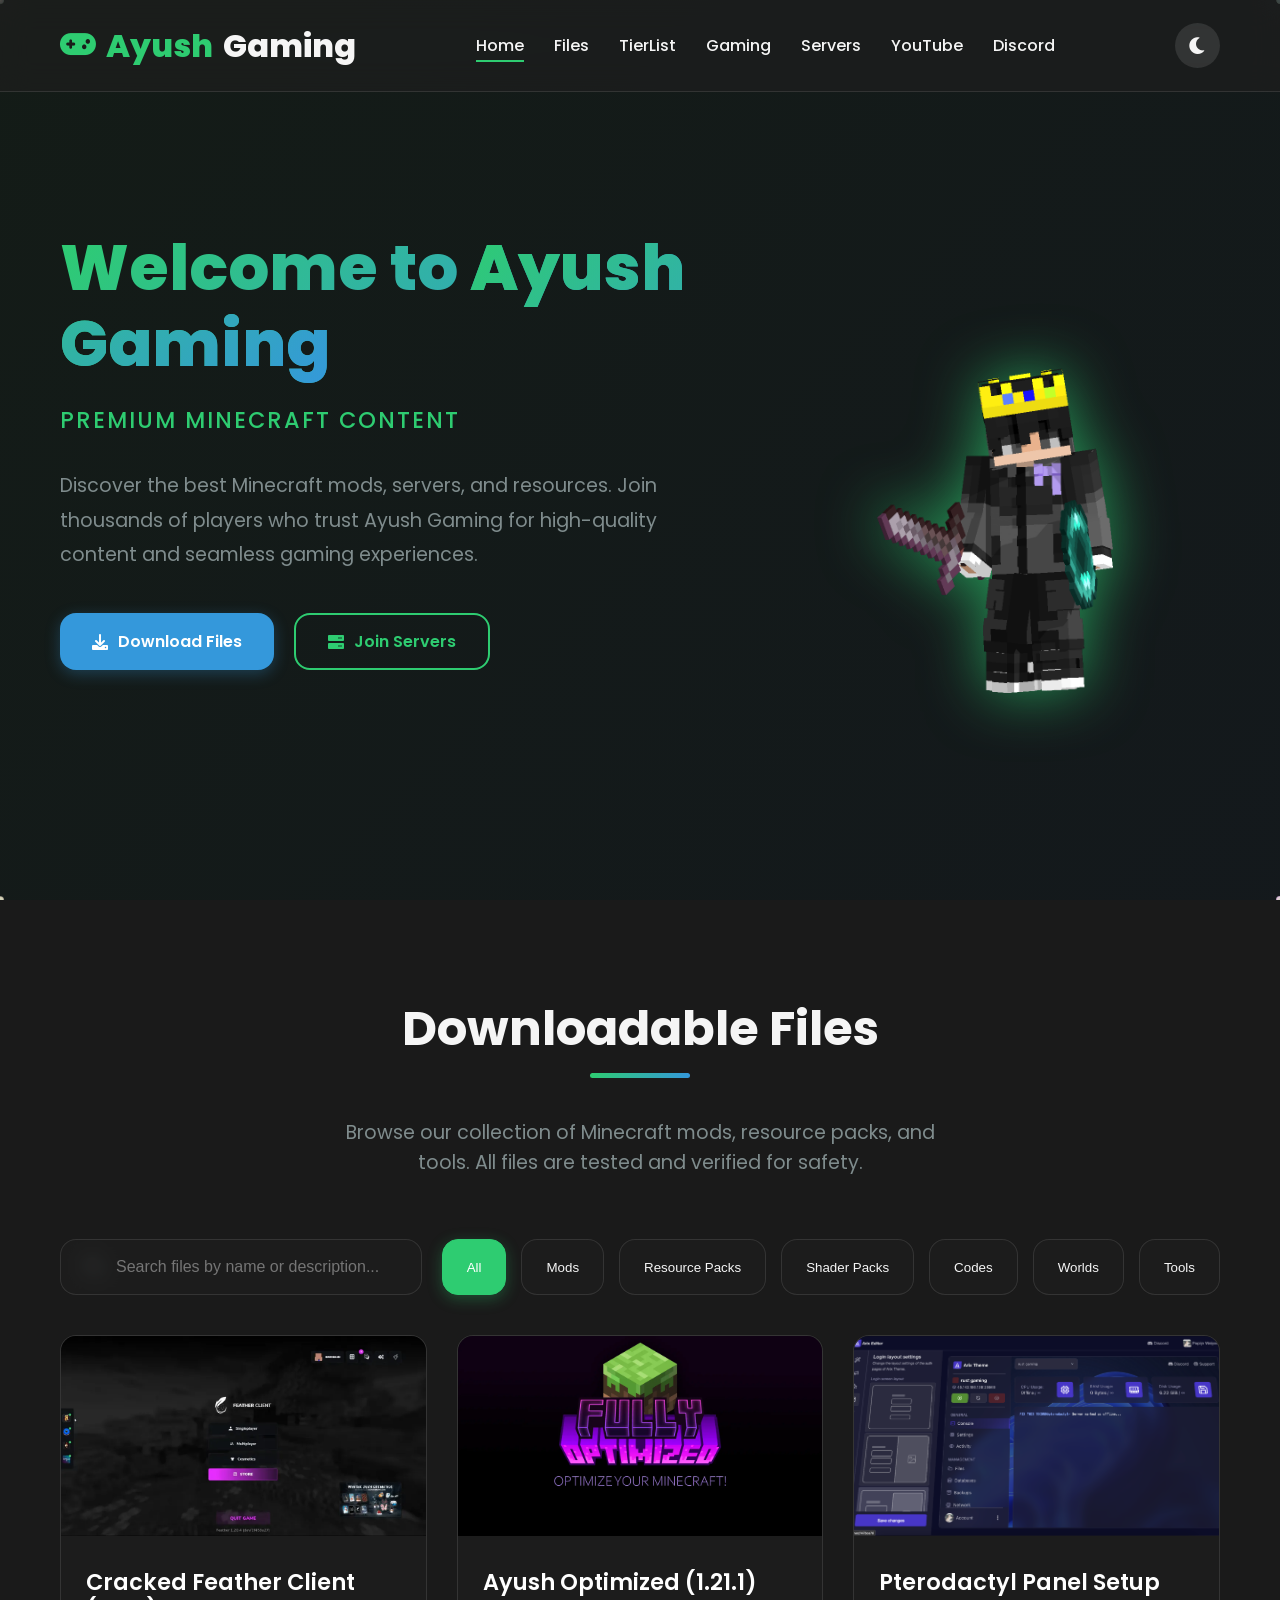
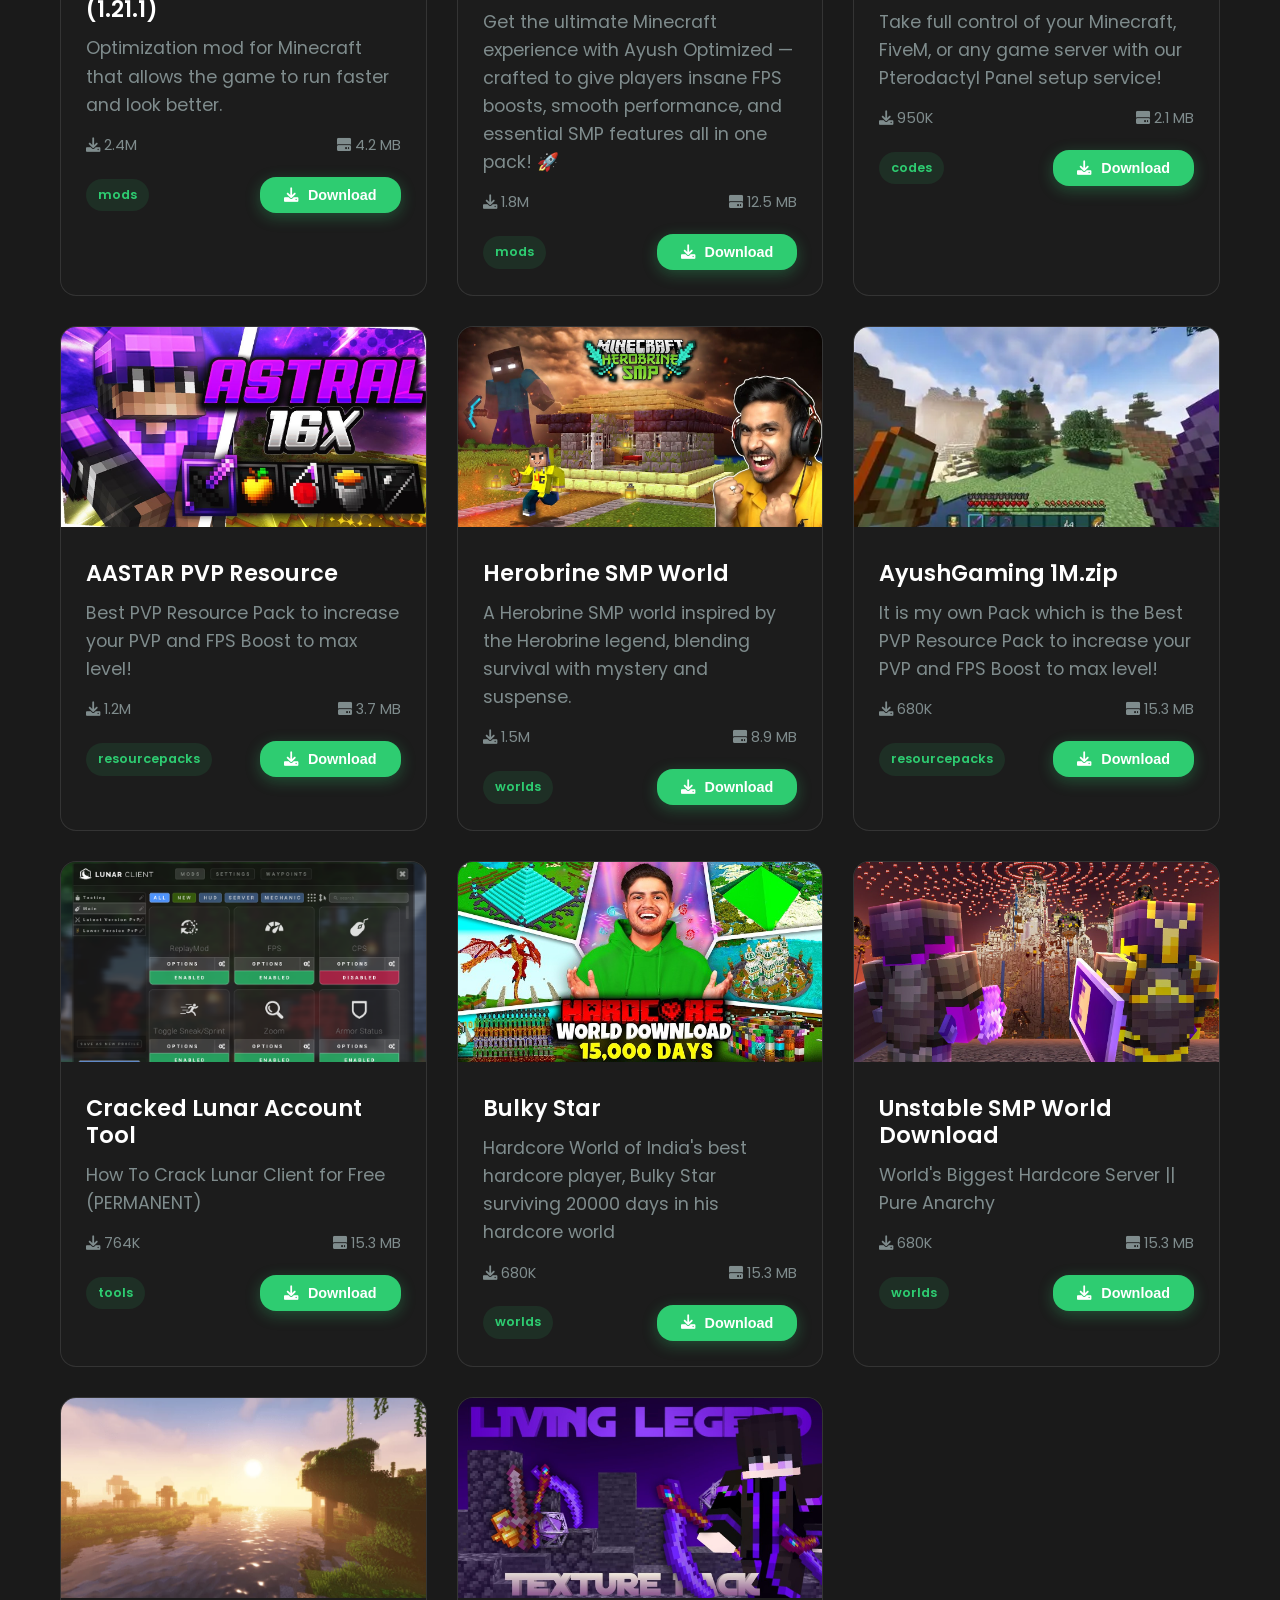
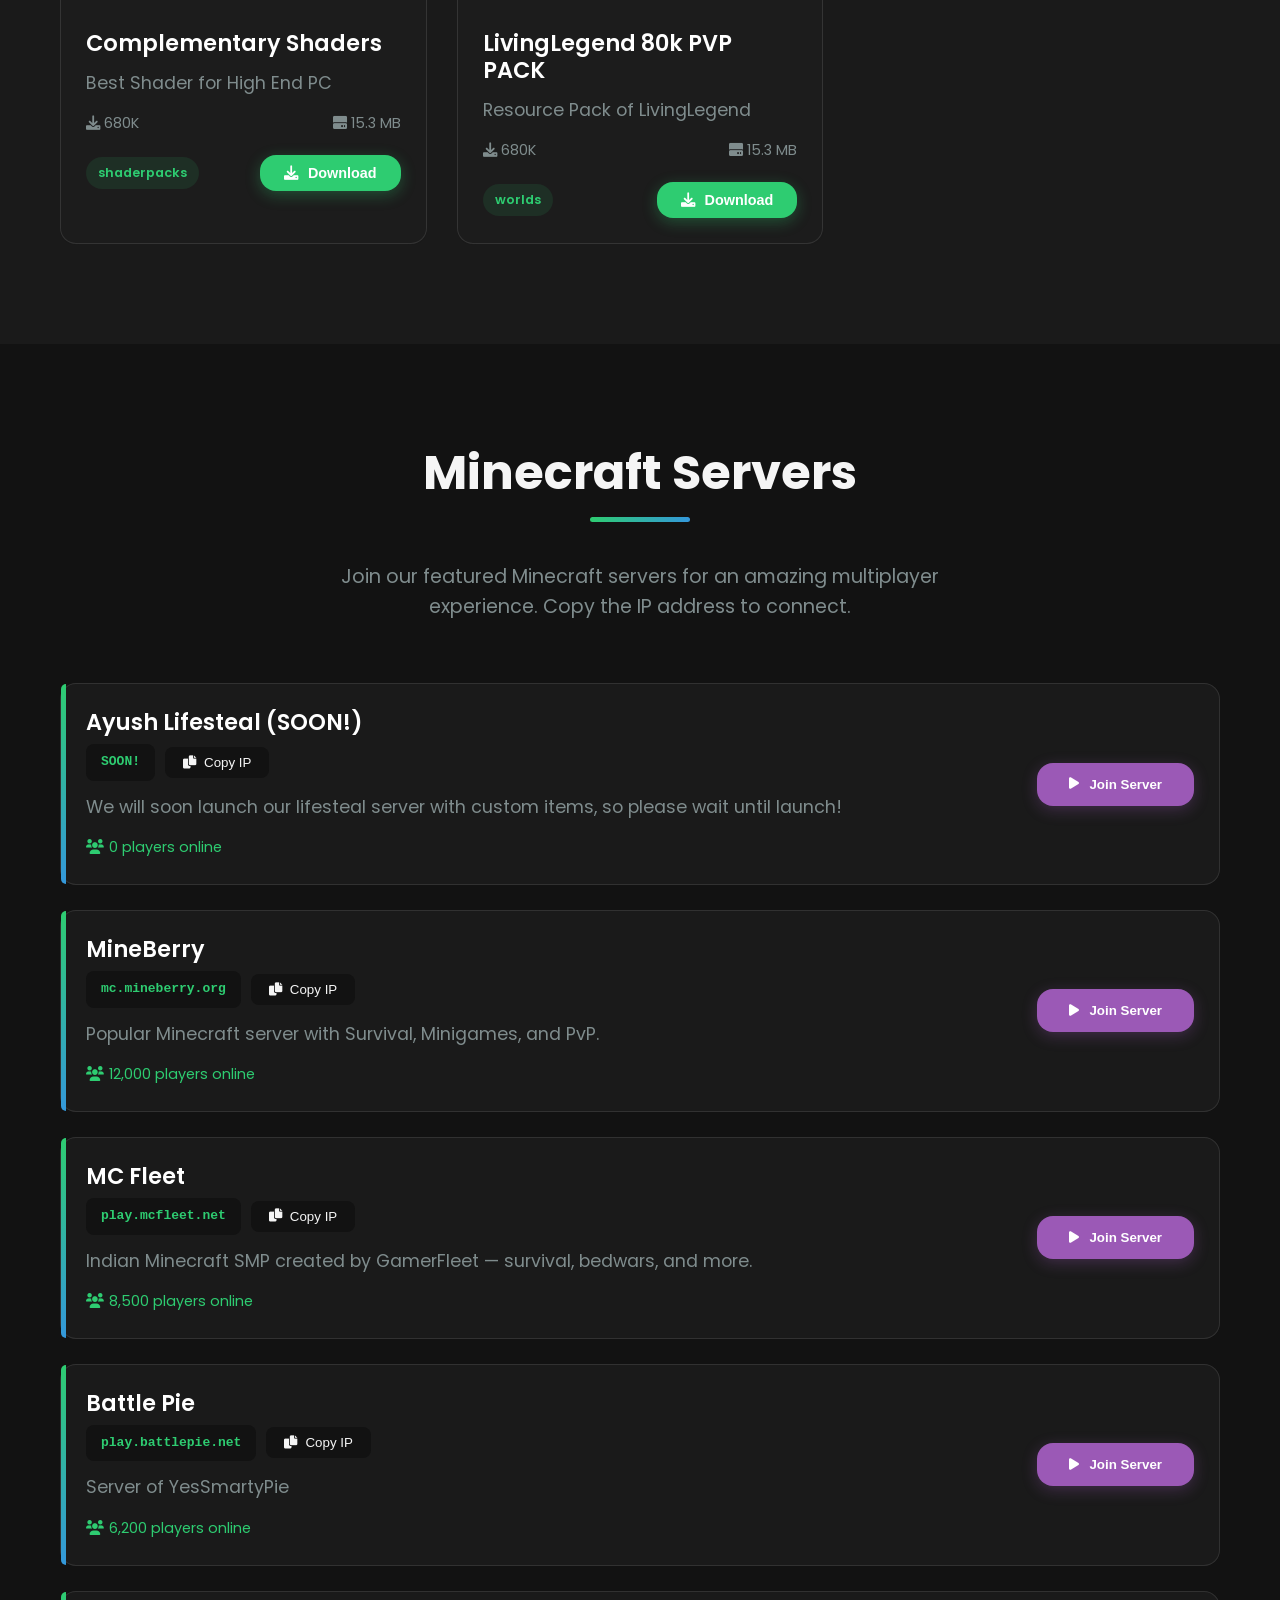
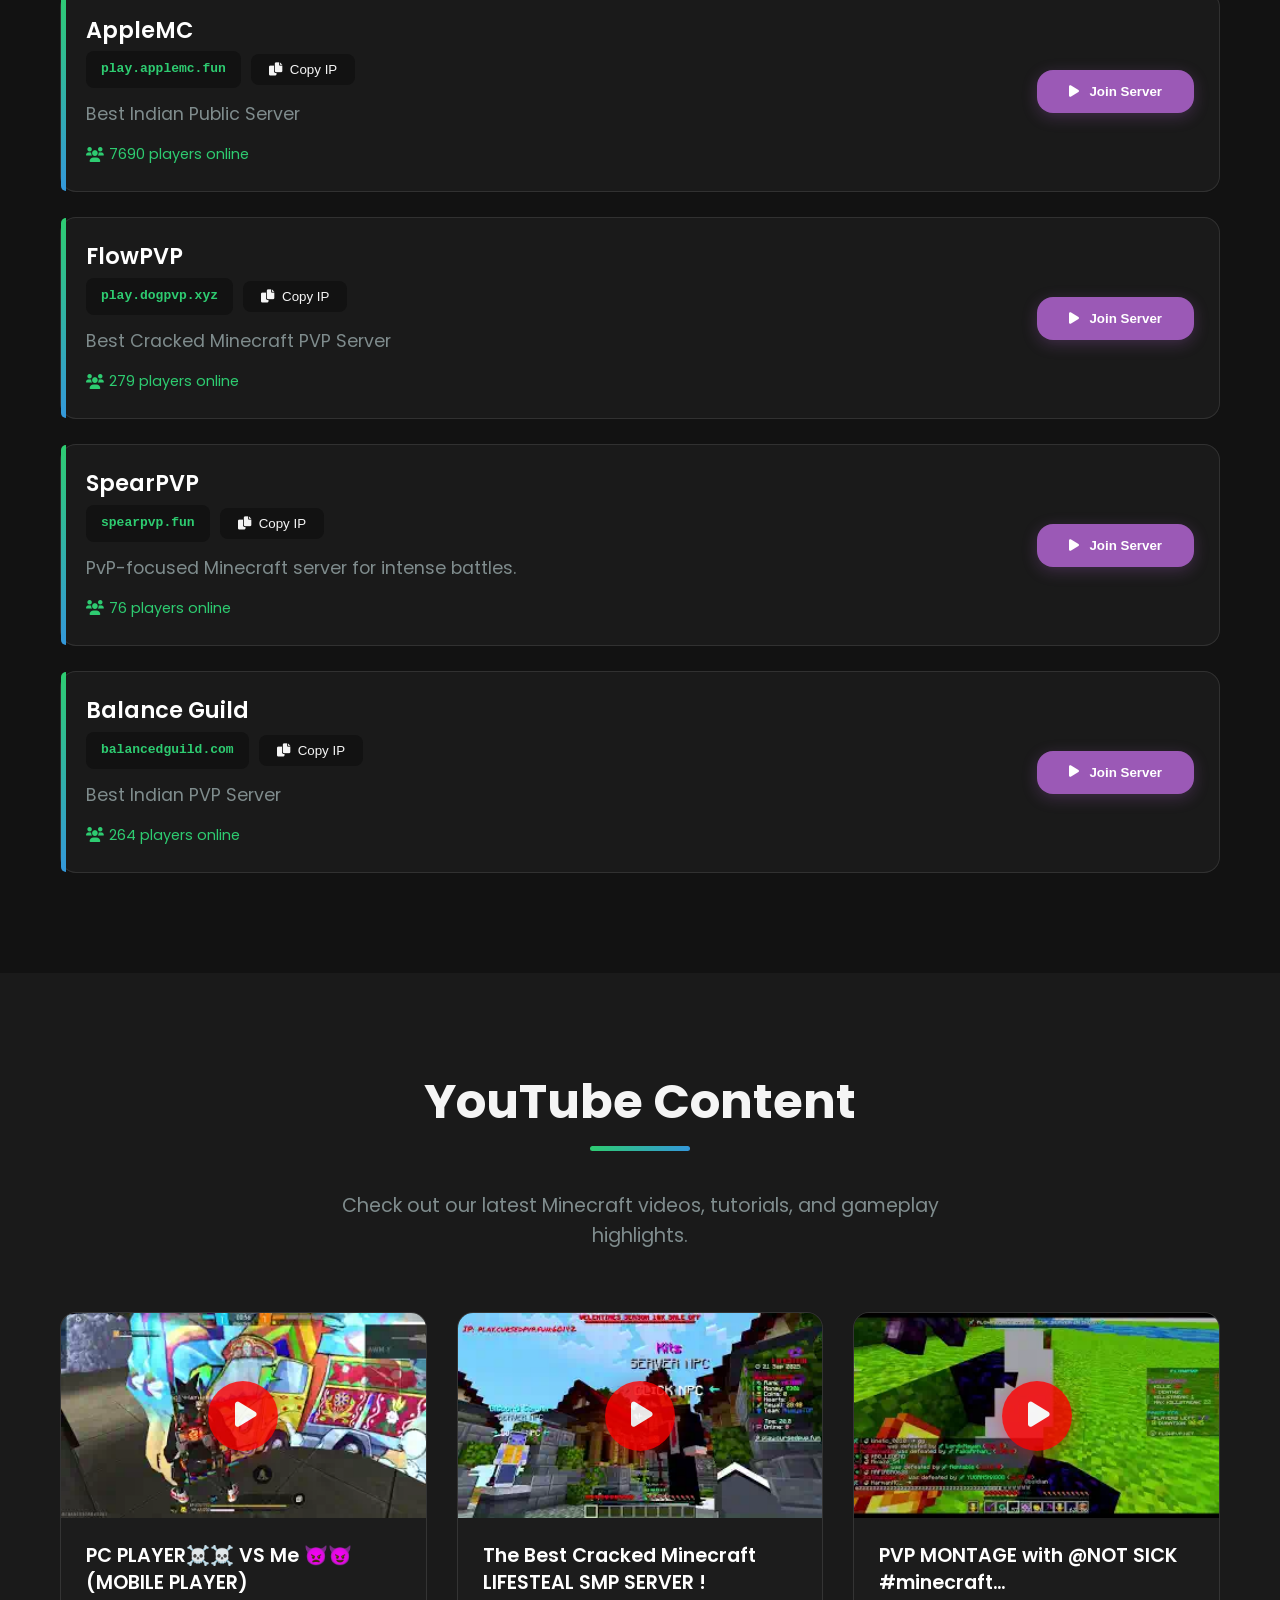
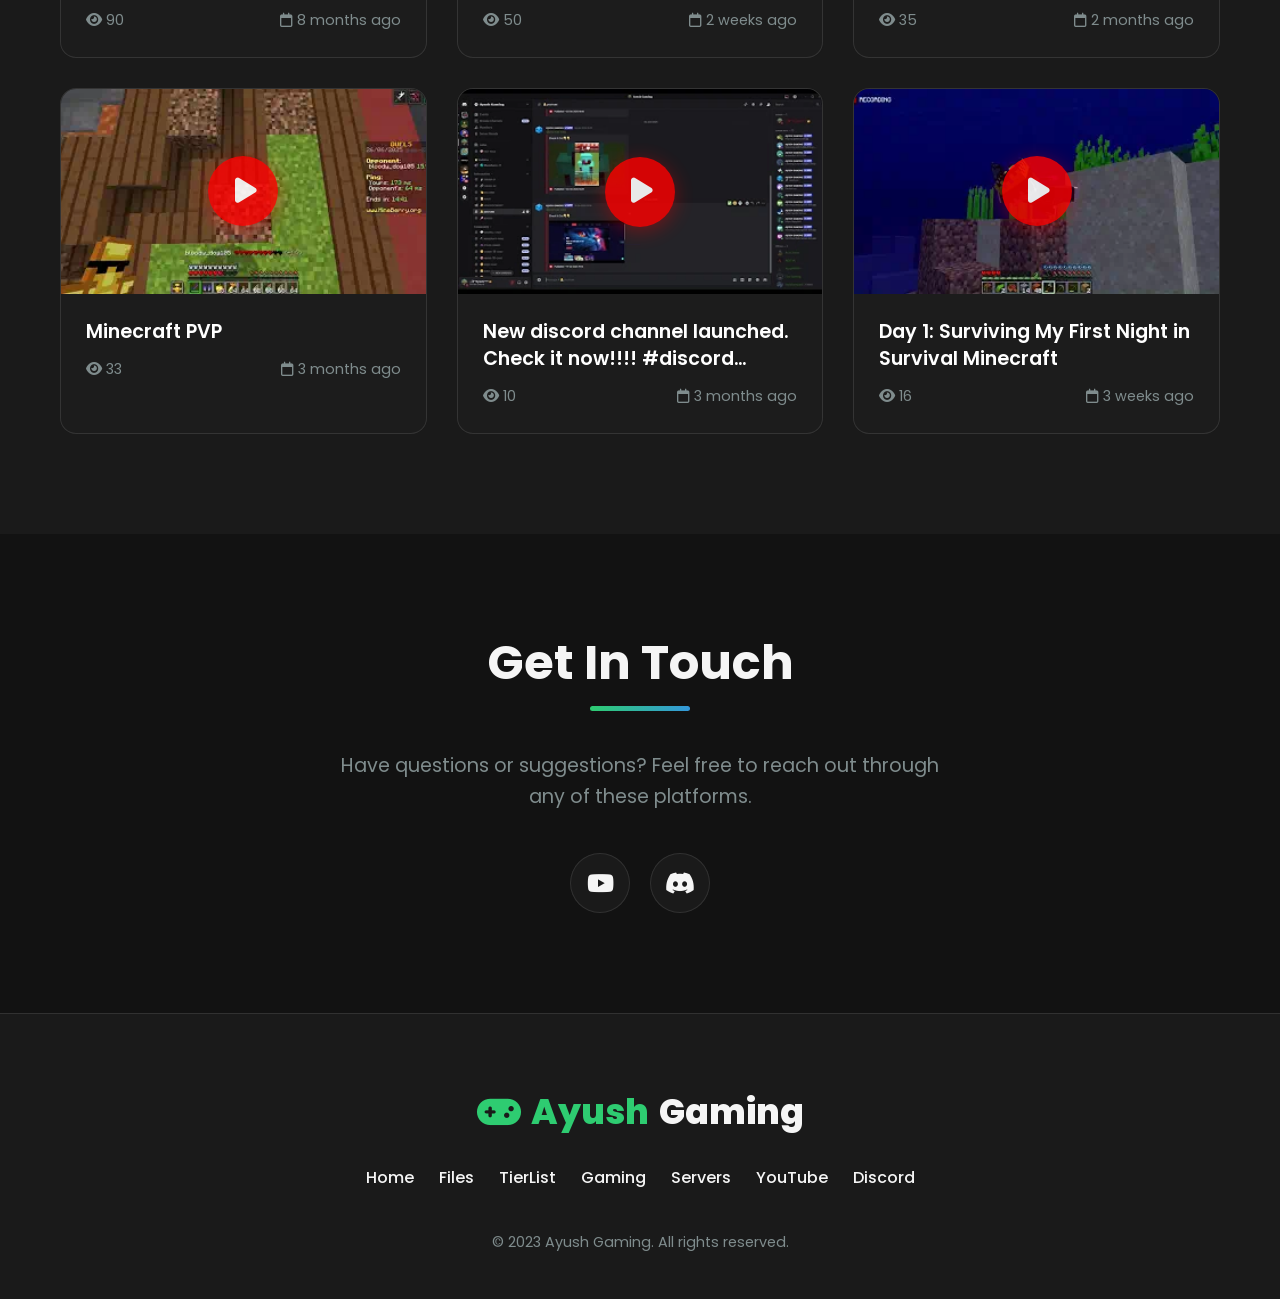
==== commit 08947cfe: "Update index.html" ====
--- a/index.html
+++ b/index.html
@@ -1542,7 +1542,7 @@
                 <li><a href="games.html" rel="noopener noreferrer">Gaming</a></li>
                 <li><a href="#servers">Servers</a></li>
                 <li><a href="https://youtube.com/@ayushgaming2012?si=TgKToAS-1C94JuhG">YouTube</a></li>
-                <li><a href="#">Discord</a></li>
+                <li><a href="">Discord</a></li>
             </ul>
             
             <button class="desktop-theme-toggle" id="desktop-theme-toggle">
@@ -1646,7 +1646,7 @@
                 </a>
             </li>
             <li>
-                <a href="#" class="mobile-nav-link" target="_blank" rel="noopener noreferrer">
+                <a href="" class="mobile-nav-link" target="_blank" rel="noopener noreferrer">
                     <div class="mobile-nav-icon discord-icon">
                         <i class="fab fa-discord"></i>
                     </div>
@@ -1674,7 +1674,7 @@
                 <a href="https://youtube.com/@ayushgaming2012?si=TgKToAS-1C94JuhG" class="mobile-social-link youtube-link" target="_blank" rel="noopener noreferrer">
                     <i class="fab fa-youtube"></i>
                 </a>
-                <a href="#" class="mobile-social-link discord-link" target="_blank" rel="noopener noreferrer">
+                <a href="" class="mobile-social-link discord-link" target="_blank" rel="noopener noreferrer">
                     <i class="fab fa-discord"></i>
                 </a>
             </div>
@@ -1792,7 +1792,7 @@
                     <a href="https://youtube.com/@ayushgaming2012?si=TgKToAS-1C94JuhG" class="social-link youtube-link">
                         <i class="fab fa-youtube"></i>
                     </a>
-                    <a href="https://discord.gg/9y5DjZCAjb" class="social-link discord-link">
+                    <a href="" class="social-link discord-link">
                         <i class="fab fa-discord"></i>
                     </a>
                 </div>
@@ -1815,7 +1815,7 @@
                 <a href="games.html" target="_blank" rel="noopener noreferrer">Gaming</a>
                 <a href="#servers">Servers</a>
                 <a href="https://youtube.com/@ayushgaming2012?si=TgKToAS-1C94JuhG">YouTube</a>
-                <a href="#">Discord</a>
+                <a href="">Discord</a>
             </div>
             
             <p class="copyright">
@@ -2669,3 +2669,4 @@
 
 
 
+
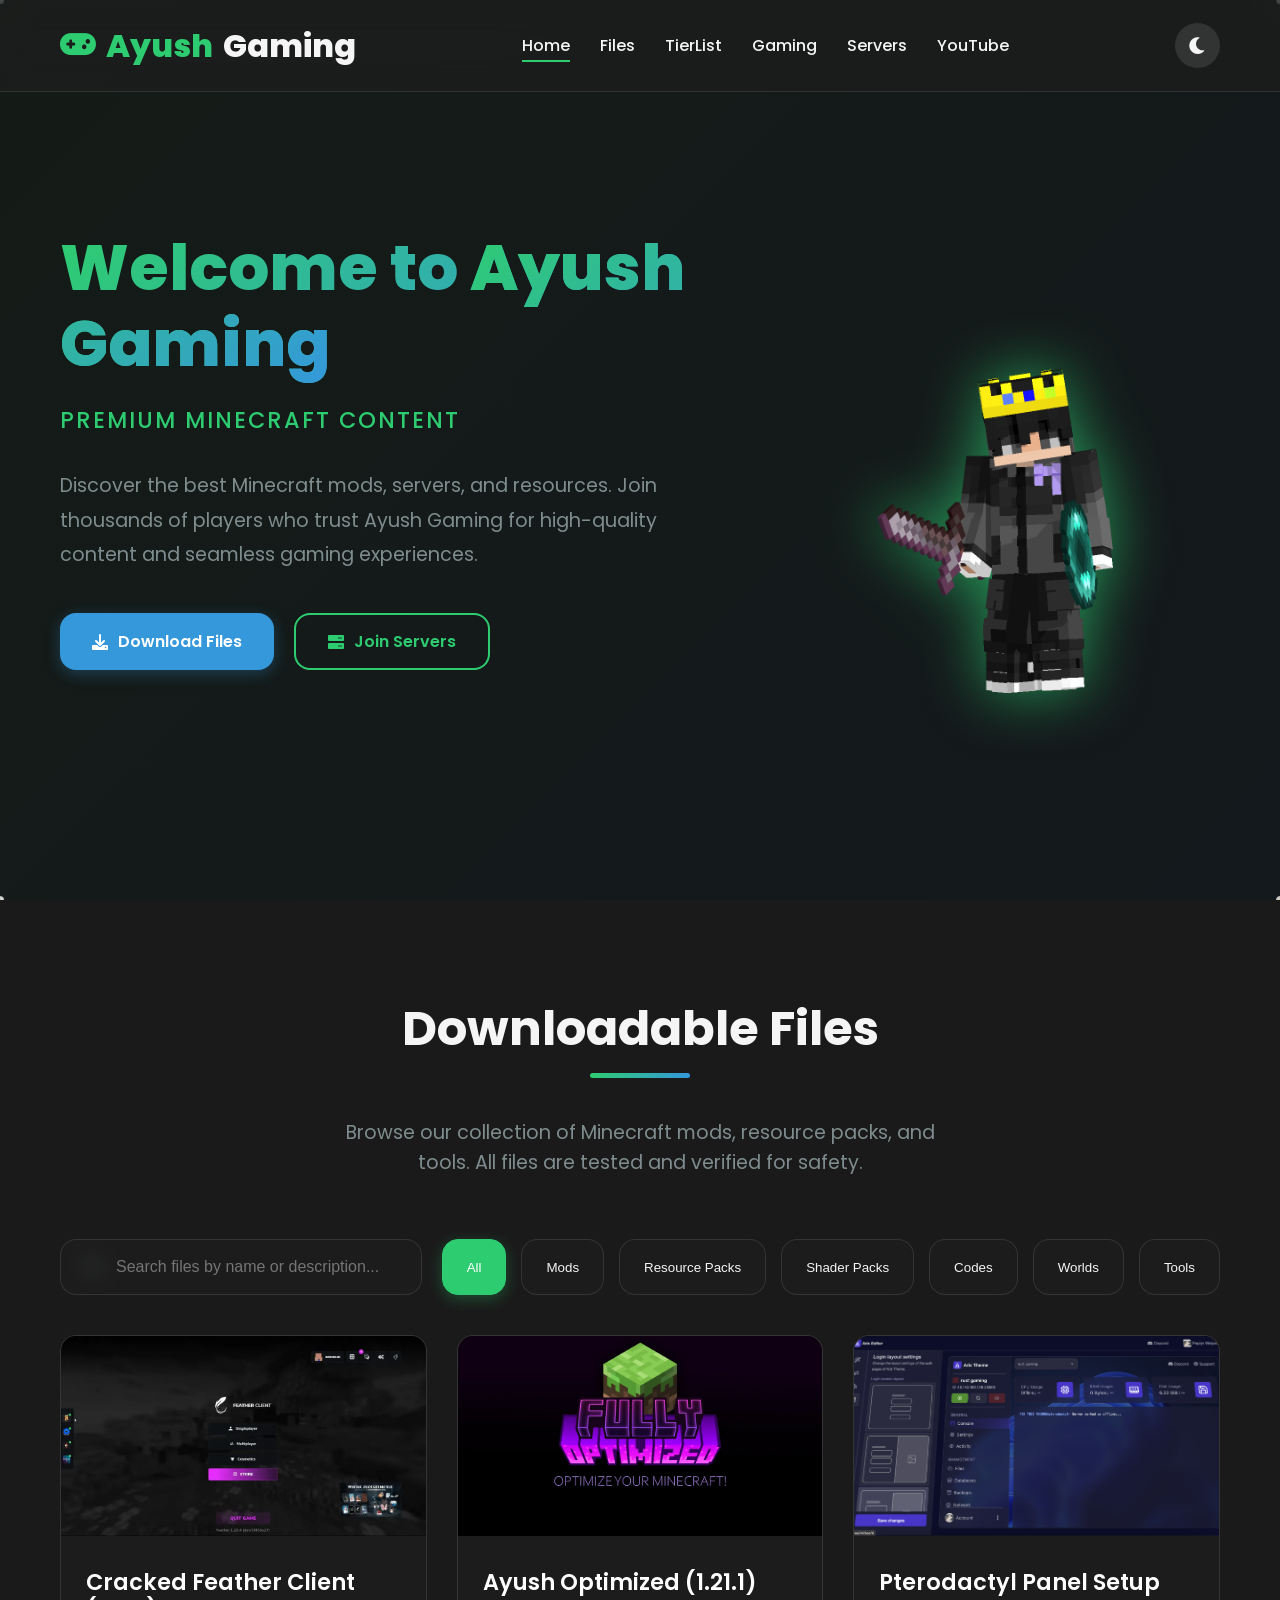
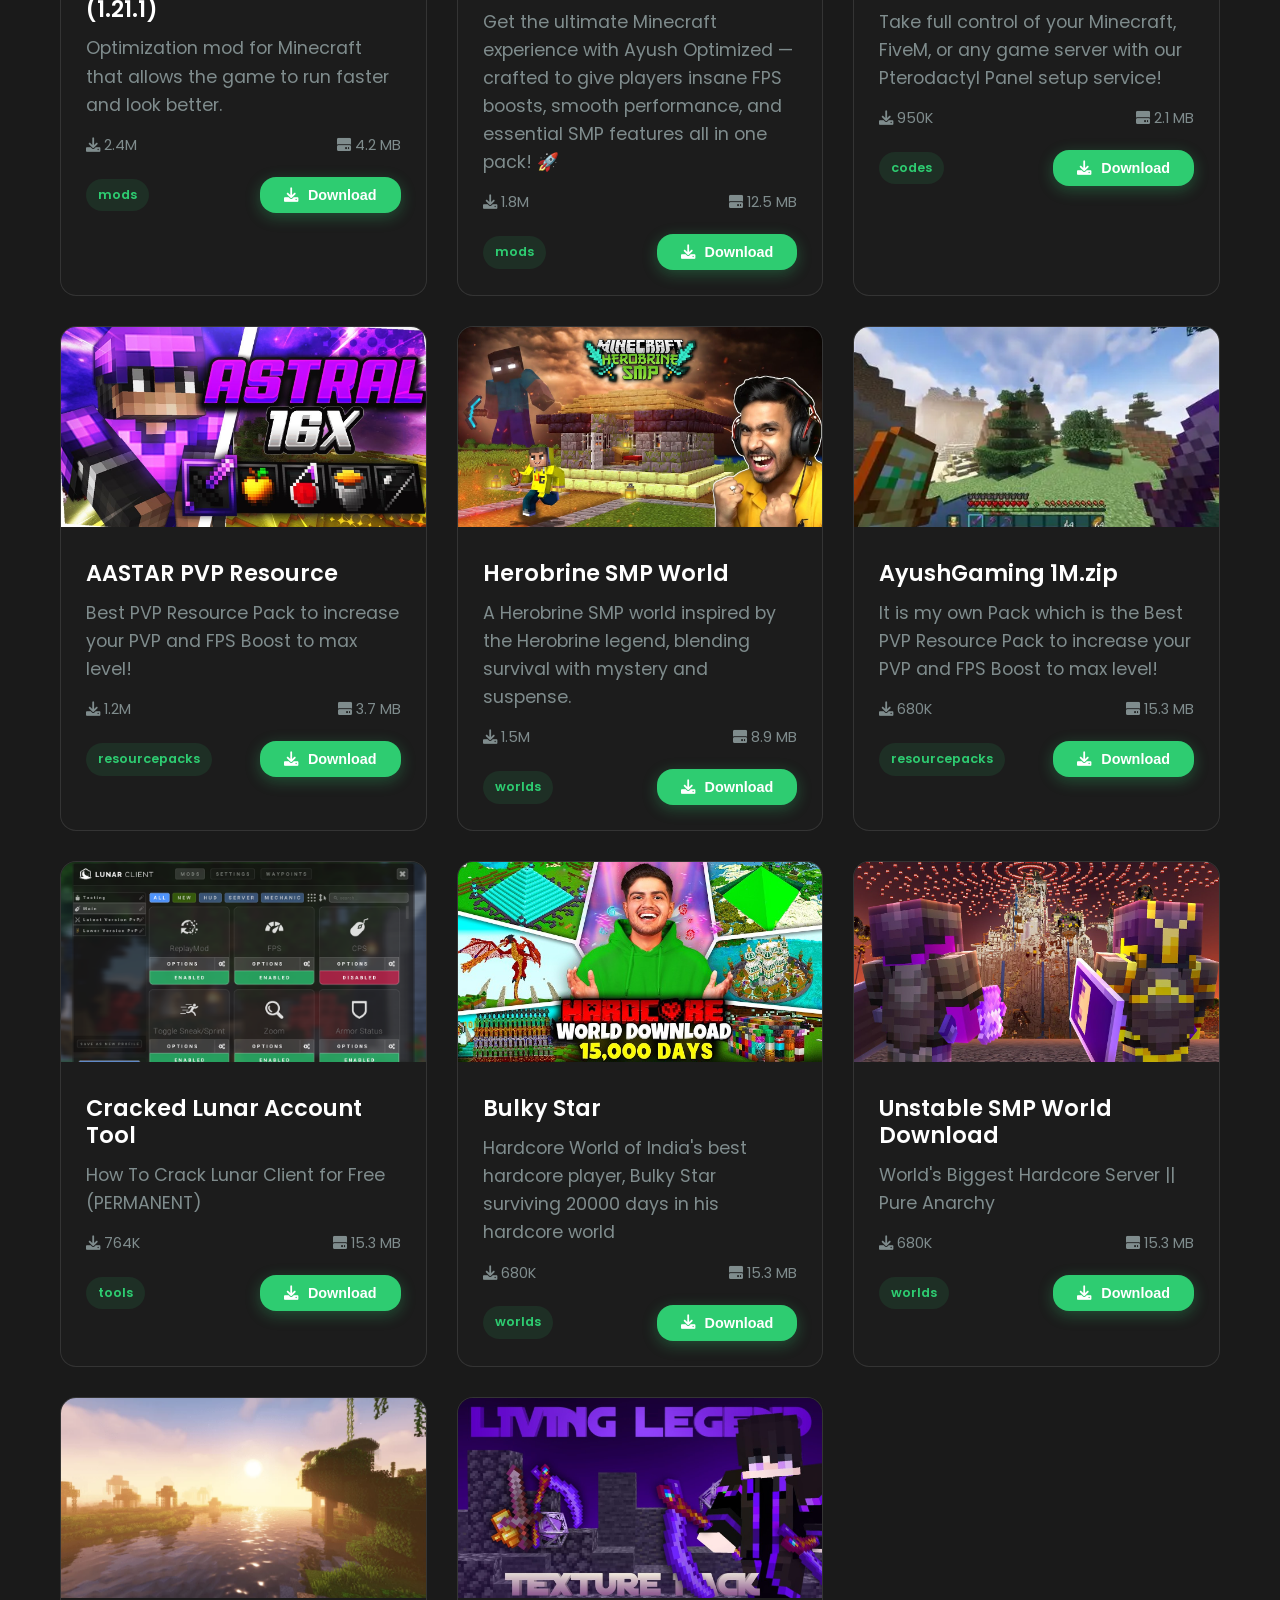
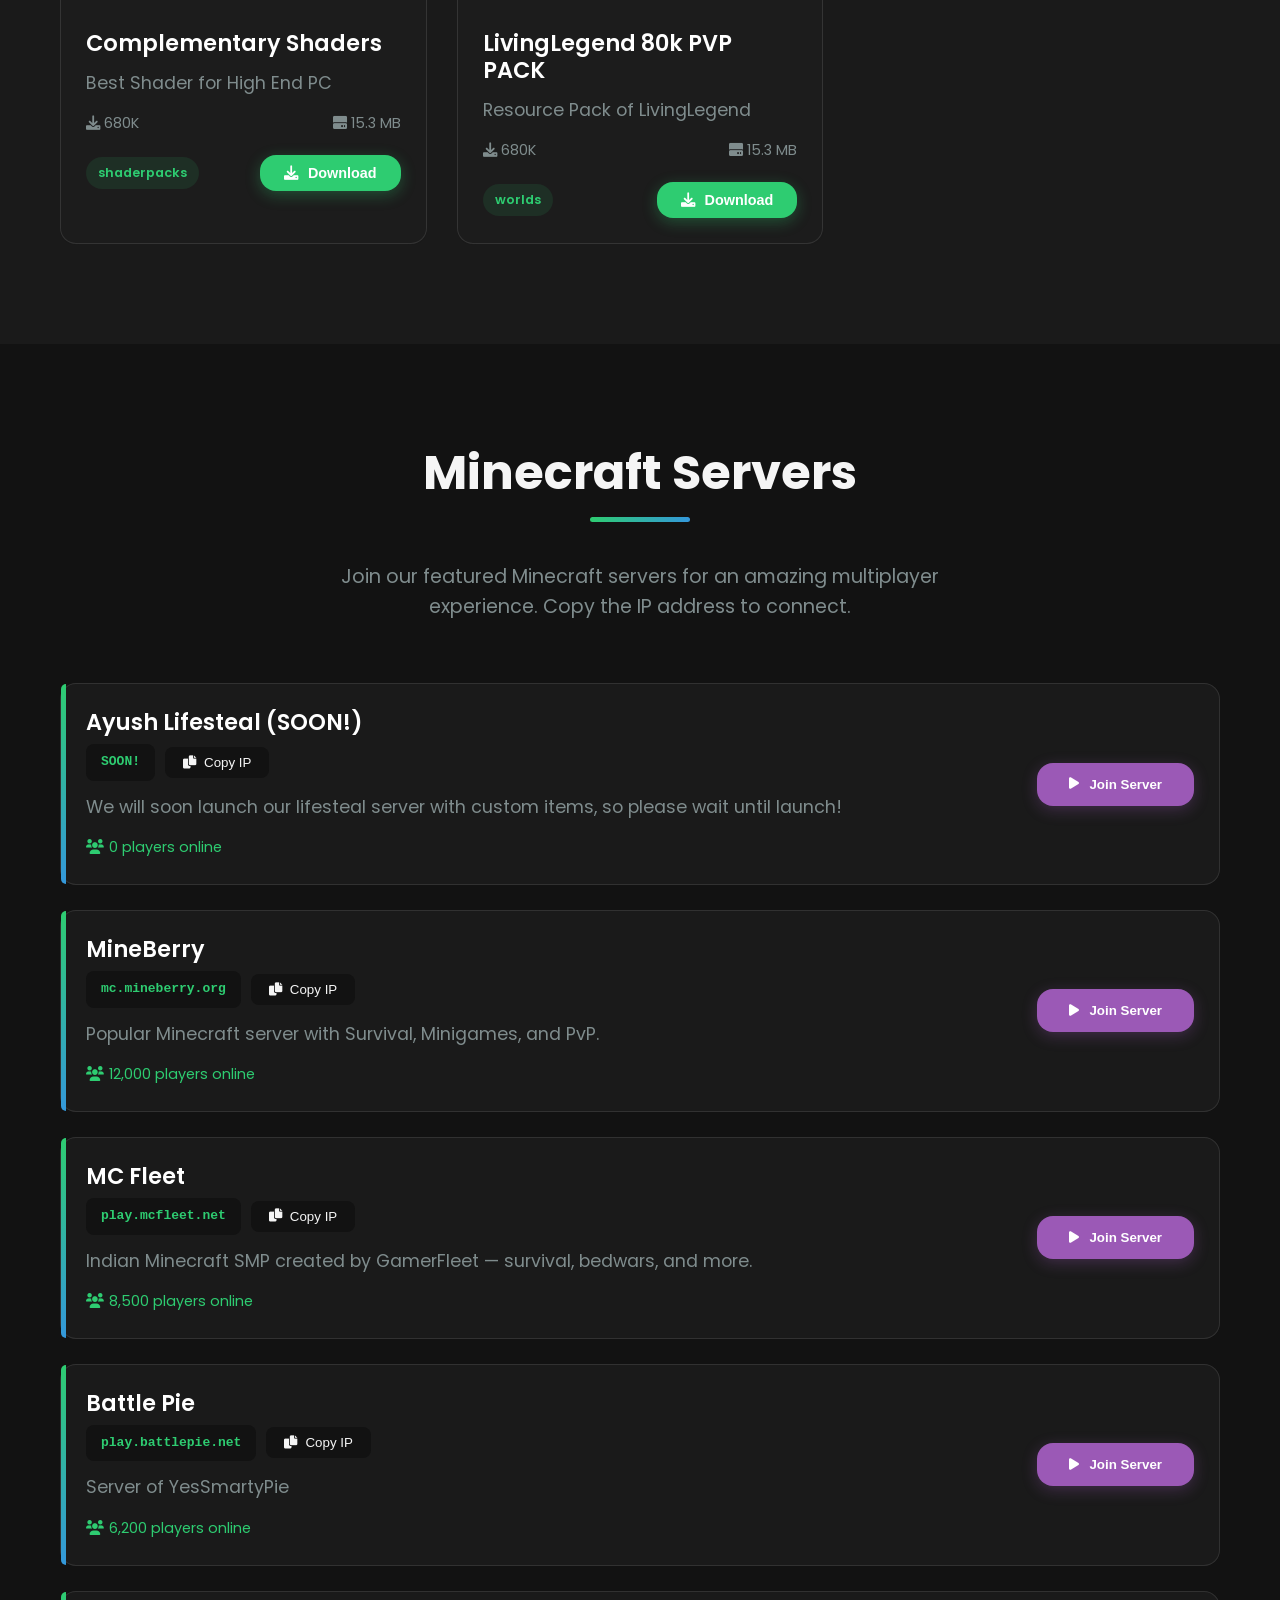
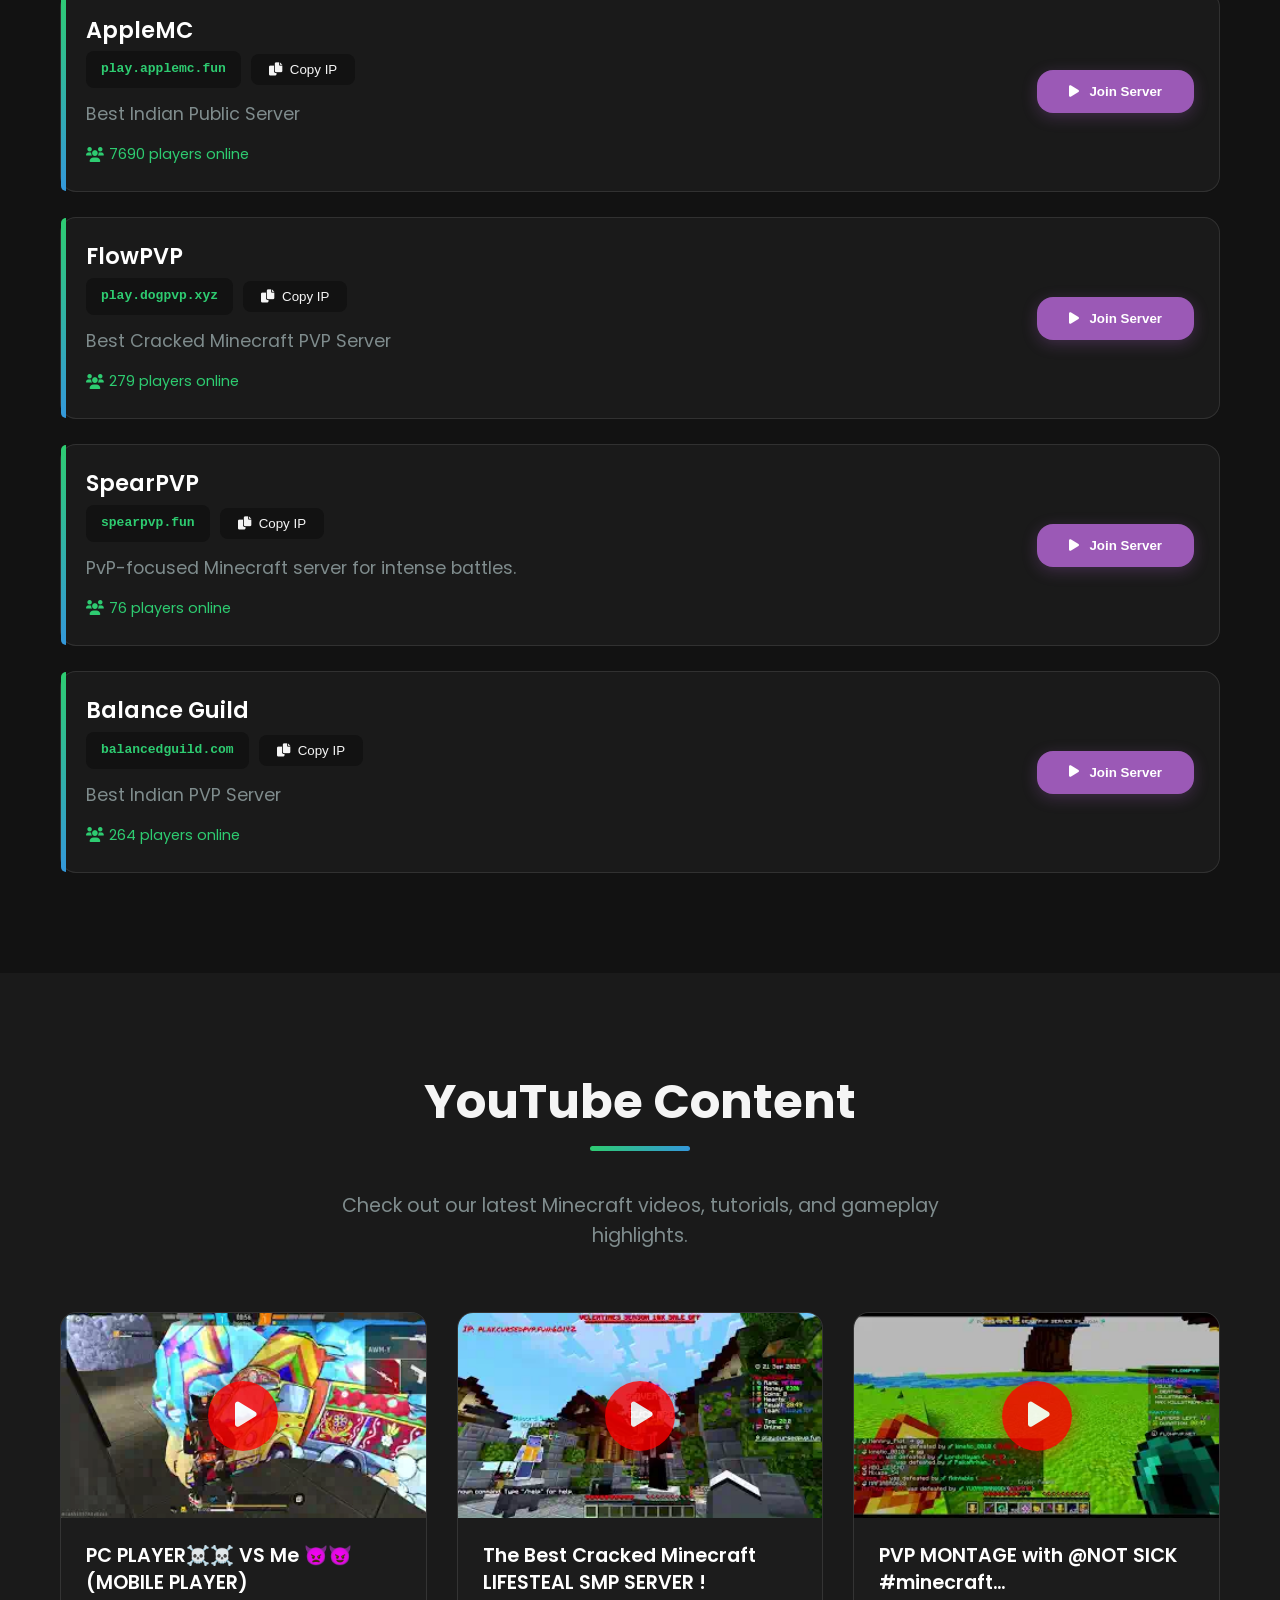
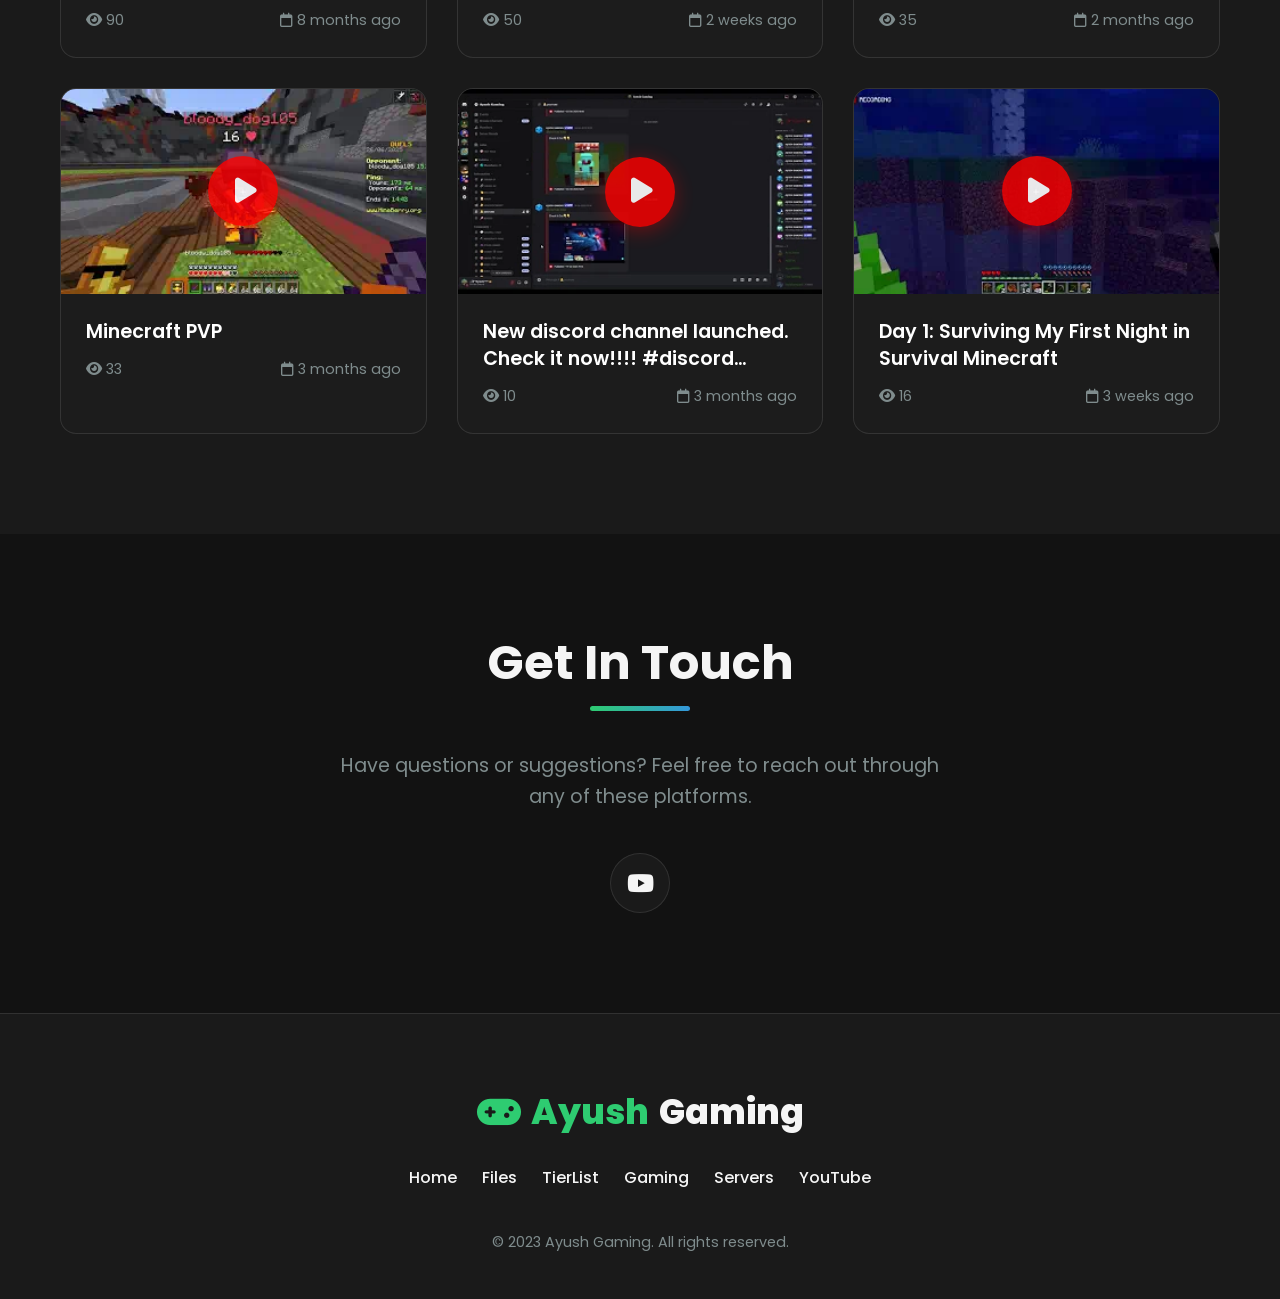
==== commit f4177cbc: "Update index.html" ====
--- a/index.html
+++ b/index.html
@@ -1542,7 +1542,7 @@
                 <li><a href="games.html" rel="noopener noreferrer">Gaming</a></li>
                 <li><a href="#servers">Servers</a></li>
                 <li><a href="https://youtube.com/@ayushgaming2012?si=TgKToAS-1C94JuhG">YouTube</a></li>
-                <li><a href="">Discord</a></li>
+                
             </ul>
             
             <button class="desktop-theme-toggle" id="desktop-theme-toggle">
@@ -1645,18 +1645,6 @@
                     </span>
                 </a>
             </li>
-            <li>
-                <a href="" class="mobile-nav-link" target="_blank" rel="noopener noreferrer">
-                    <div class="mobile-nav-icon discord-icon">
-                        <i class="fab fa-discord"></i>
-                    </div>
-                    <span class="mobile-nav-text">Discord</span>
-                    <div class="mobile-nav-indicator"></div>
-                    <span class="external-icon">
-                        <i class="fas fa-external-link-alt"></i>
-                    </span>
-                </a>
-            </li>
         </ul>
         
         <div class="mobile-sidebar-footer">
@@ -1673,9 +1661,6 @@
             <div class="mobile-social-links">
                 <a href="https://youtube.com/@ayushgaming2012?si=TgKToAS-1C94JuhG" class="mobile-social-link youtube-link" target="_blank" rel="noopener noreferrer">
                     <i class="fab fa-youtube"></i>
-                </a>
-                <a href="" class="mobile-social-link discord-link" target="_blank" rel="noopener noreferrer">
-                    <i class="fab fa-discord"></i>
                 </a>
             </div>
         </div>
@@ -1792,9 +1777,7 @@
                     <a href="https://youtube.com/@ayushgaming2012?si=TgKToAS-1C94JuhG" class="social-link youtube-link">
                         <i class="fab fa-youtube"></i>
                     </a>
-                    <a href="" class="social-link discord-link">
-                        <i class="fab fa-discord"></i>
-                    </a>
+                
                 </div>
             </div>
         </div>
@@ -1815,7 +1798,6 @@
                 <a href="games.html" target="_blank" rel="noopener noreferrer">Gaming</a>
                 <a href="#servers">Servers</a>
                 <a href="https://youtube.com/@ayushgaming2012?si=TgKToAS-1C94JuhG">YouTube</a>
-                <a href="">Discord</a>
             </div>
             
             <p class="copyright">
@@ -2670,3 +2652,4 @@
 
 
 
+
